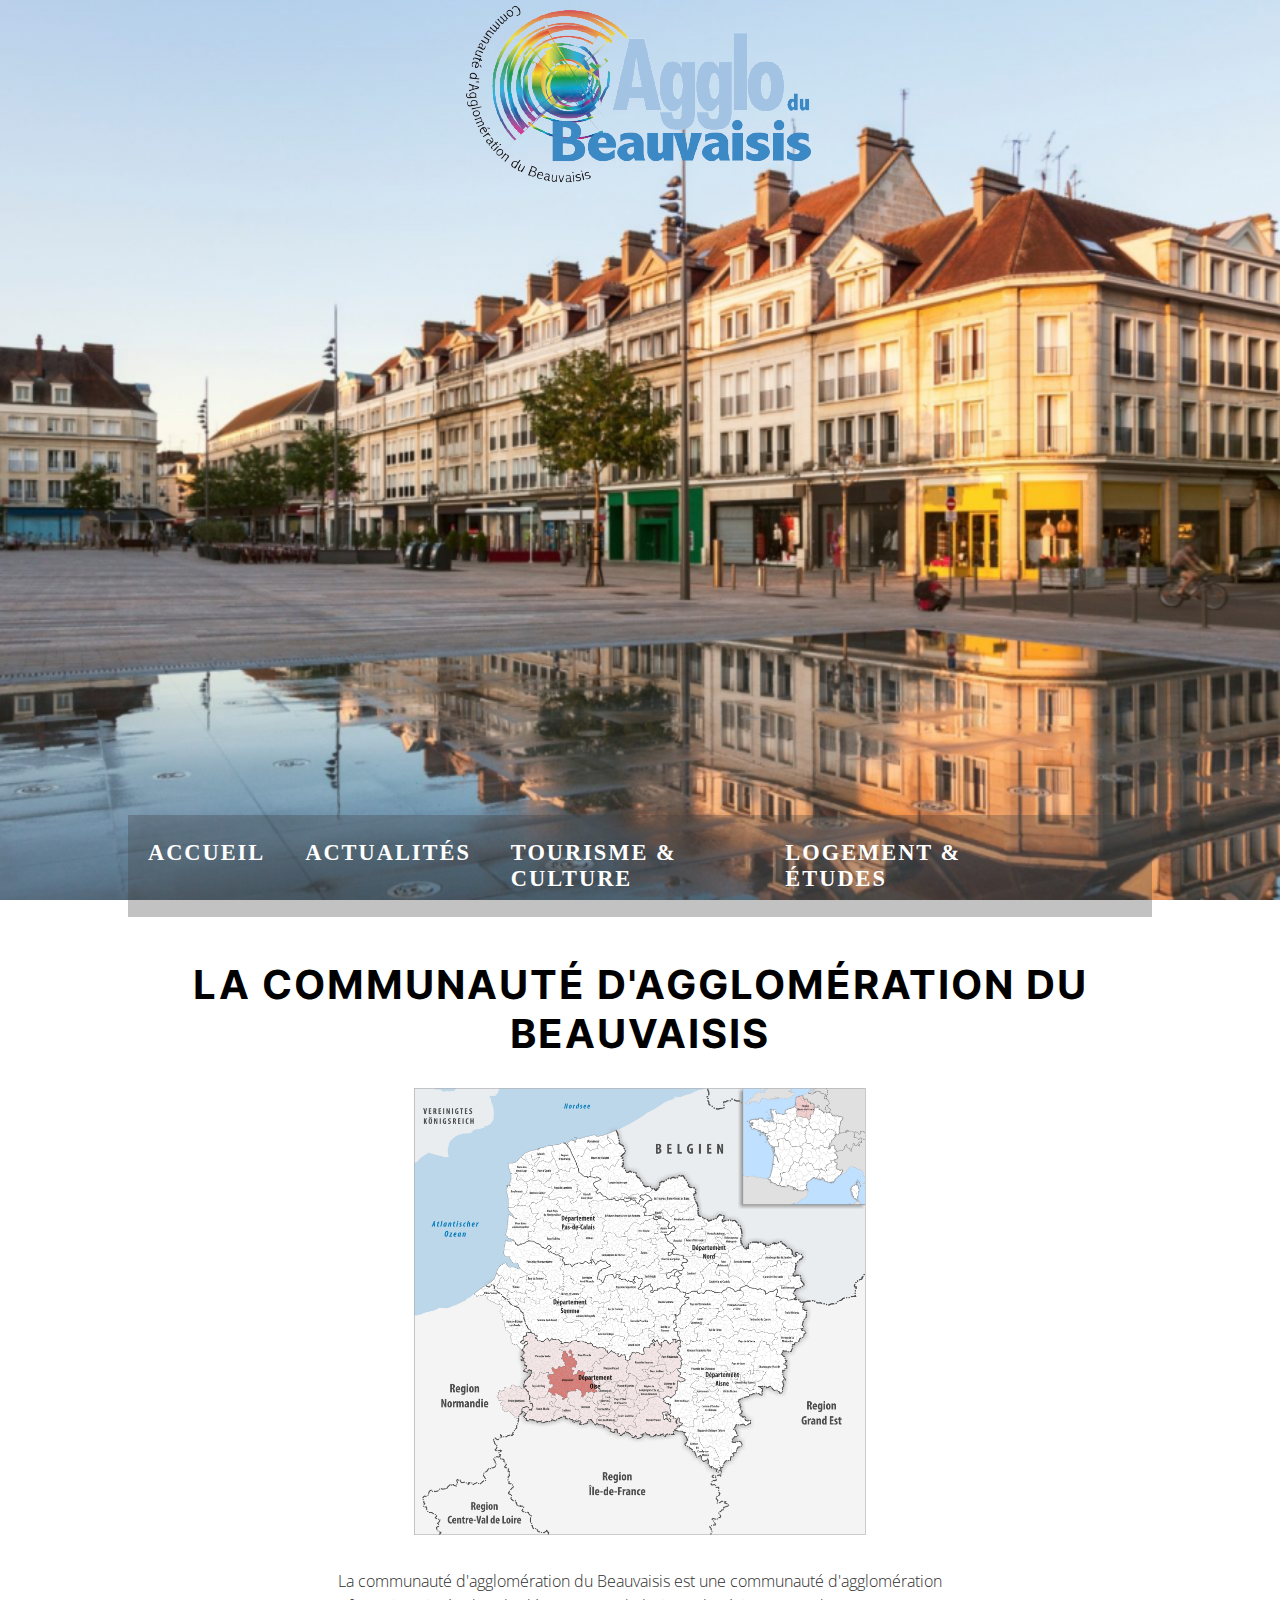
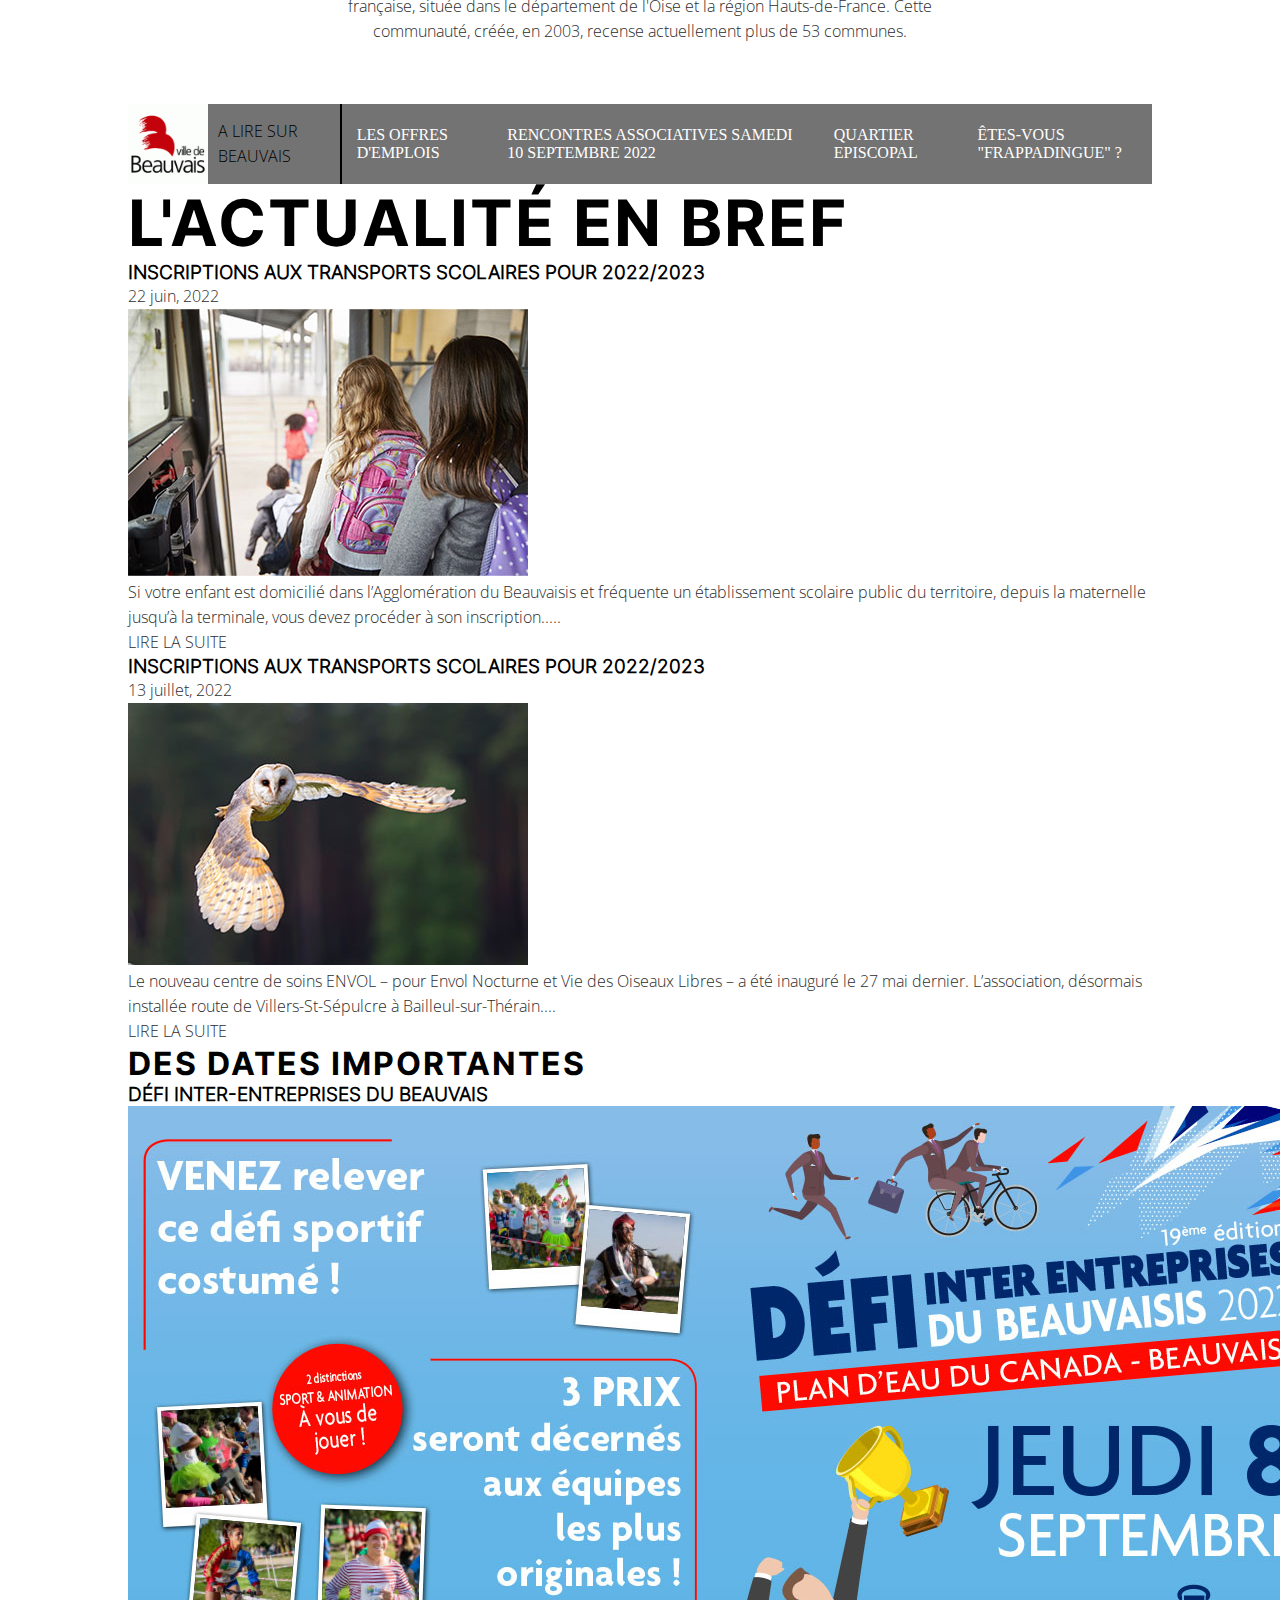
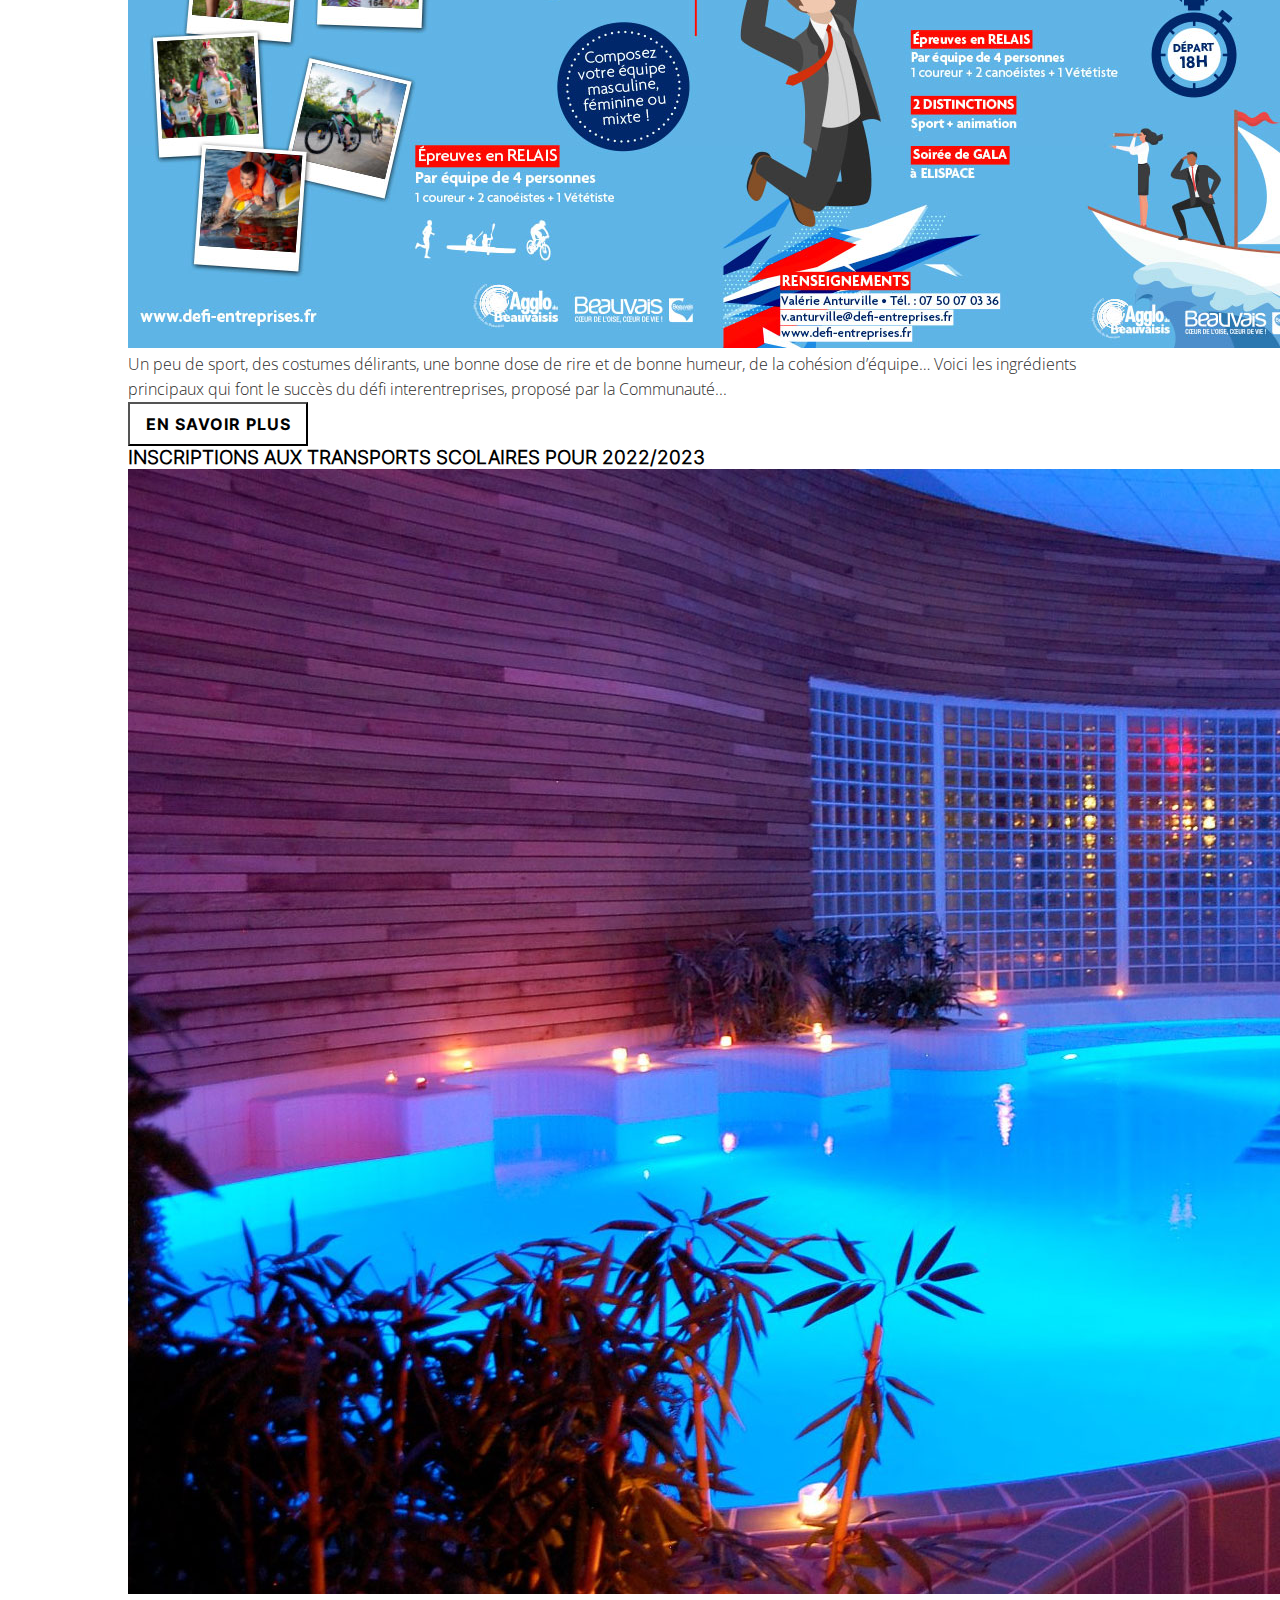
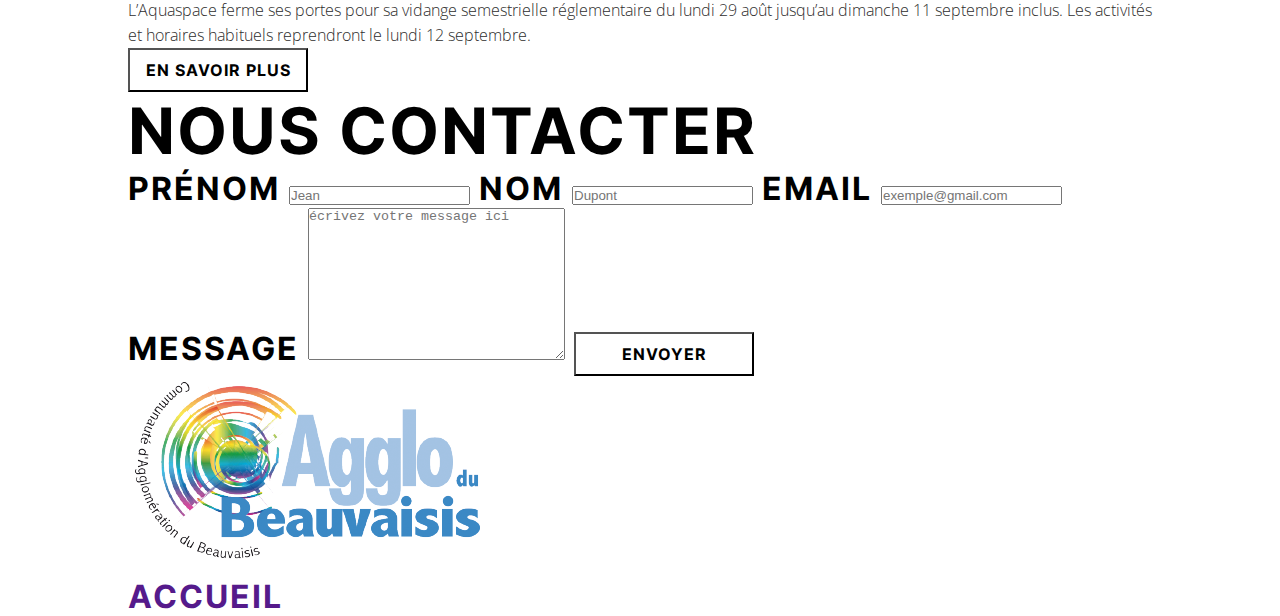
==== accueil/index.html @ 8510fe97 "Début du code css du la page d'accueil" ====
<!DOCTYPE html>
<html lang="fr">

<head>
    <meta charset="UTF-8">
    <meta http-equiv="X-UA-Compatible" content="IE=edge">
    <meta name="viewport" content="width=device-width, initial-scale=1.0">
    <title>LA COMMUNAUTÉ D'AGGLOMÉRATIO DU BEAUVAISIS - ACCUEIL</title>
    <link rel="stylesheet" href="./assets/styles/index.css">
    <link rel="stylesheet" href="https://cdnjs.cloudflare.com/ajax/libs/font-awesome/6.2.0/css/all.min.css"
        integrity="sha512-xh6O/CkQoPOWDdYTDqeRdPCVd1SpvCA9XXcUnZS2FmJNp1coAFzvtCN9BmamE+4aHK8yyUHUSCcJHgXloTyT2A=="
        crossorigin="anonymous" referrerpolicy="no-referrer" />
</head>

<body>
    <header>
        <img src="./assets/img/logo beauvaisis.png" alt="" class="logo-beauvaisis">
        <nav class="navbar">
            <ul class="left-part">
                <li><a href="">accueil</a></li>
                <li><a href=""> actualités</a></li>
                <li><a href="">tourisme & culture</a></li>
                <li><a href="">logement & études</a></li>
            </ul>
            <ul class="right-part">
                <li><a href=""><i class="fa-brands fa-facebook-f"></i></a></li>
                <li><a href=""><i class="fa-brands fa-instagram"></i></a></li>
                <li><a href=""><i class="fa-brands fa-twitter"></i></a></li>
            </ul>
        </nav>
    </header>
    <section class="page">
        <main>
            <div class="container">
                <h1>LA COMMUNAUTÉ D'AGGLOMÉRATION
                    DU BEAUVAISIS</h1>
                <img class="map" src="./assets/img/beauvaisis.png" alt="">
                <p>La communauté d'agglomération du Beauvaisis est une communauté d'agglomération
                    française, située dans le département de l'Oise et la région Hauts-de-France. Cette
                    communauté, créée, en 2003, recense actuellement plus de 53 communes.
                </p>
            </div>
            <nav class="beauvais">
                <img src="./assets/img/logo beauvais.png" alt="" class="logoBeauvais">
                <p>a lire sur beauvais</p>
                <ul>
                    <li><a href="">LES OFFRES
                            D'EMPLOIS</a></li>
                    <li><a href="">RENCONTRES ASSOCIATIVES
                            SAMEDI 10 SEPTEMBRE 2022</a></li>
                    <li><a href="">QUARTIER
                        EPISCOPAL</a></li>
                    <li><a href="">êtes-vous 
                        "frappadingue" ?</a></li>
                </ul>
            </nav>
        </main>
        <section class="actualite">
            <div class="title">
                <h1>L'ACTUALITÉ EN BREF</h1>
            </div>
            <div class="father">
                <div class="left-part">
                    <h3 class="sub-title">
                        INSCRIPTIONS AUX TRANSPORTS SCOLAIRES POUR 2022/2023
                    </h3>
                    <p class="date">22 juin, 2022</p>
                    <img src="./assets/img/transports scolaires.png" alt="">
                    <p>Si votre enfant est domicilié dans l’Agglomération
                        du Beauvaisis et fréquente un établissement
                        scolaire public du territoire, depuis la maternelle
                        jusqu’à la terminale, vous devez procéder à son
                        inscription.....
                    </p>
                    <p class="readMore">LIRE LA SUITE</p>
                </div>
                <div class="right-part">
                    <h3 class="sub-title">
                        INSCRIPTIONS AUX TRANSPORTS SCOLAIRES POUR 2022/2023
                    </h3>
                    <p class="date">13 juillet, 2022</p>
                    <img src="./assets/img/association envol.png" alt="">
                    <p>Le nouveau centre de soins ENVOL – pour Envol
                        Nocturne et Vie des Oiseaux Libres – a été inauguré
                        le 27 mai dernier. L’association, désormais installée
                        route de Villers-St-Sépulcre à Bailleul-sur-Thérain....
                    </p>
                    <p class="readMore">LIRE LA SUITE</p>
                </div>
            </div>
        </section>
        <section class="importantDates">
            <h1 class="title">DES DATES IMPORTANTES</h1>
            <div>
                <div class="father">
                    <div class="left-part">
                        <h3 class="sub-title">
                            DÉFI INTER-ENTREPRISES DU BEAUVAIS
                        </h3>
                        <img src="./assets/img/défi inter-entreprises.png" alt="">
                        <p>Un peu de sport, des costumes délirants, une
                            bonne dose de rire et de bonne humeur, de la
                            cohésion d’équipe… Voici les ingrédients
                            principaux qui font le succès du défi interentreprises, proposé par la Communauté...
                        </p>
                        <button class="btn">en savoir plus</button>
                    </div>
                    <div class="right-part">
                        <h3 class="sub-title">
                            INSCRIPTIONS AUX TRANSPORTS SCOLAIRES POUR 2022/2023
                        </h3>
                        <img src="./assets/img/aquaspace.jpg" alt="">
                        <p>L’Aquaspace ferme ses portes pour sa vidange
                            semestrielle réglementaire du lundi 29 août
                            jusqu’au dimanche 11 septembre inclus. Les
                            activités et horaires habituels reprendront le
                            lundi 12 septembre.
                        </p>
                        <button class="btn">en savoir plus</button>
                    </div>
                </div>
            </div>
        </section>
        <footer>
            <div class="title">
                <h1>nous contacter</h1>
                <form action="#">
                    <label for="firstname">prénom</label>
                    <input type="text" id="firstname" placeholder="Jean">
                    <label for="name">nom</label>
                    <input type="text" id="name" placeholder="Dupont">
                    <label for="email">email</label>
                    <input type="text" id="name" placeholder="exemple@gmail.com">
                    <label for="message">message</label>
                    <textarea name="message" id="message" cols="30" rows="10"
                        placeholder="écrivez votre message ici"></textarea>
                    <button class="btn" type="submit">envoyer</button>
                </form>
                <nav class="footer">
                    <img src="./assets/img/logo beauvaisis.png" alt="">
                    <ul class="footer">
                        <li><a href="">ACCUEIL</a></li>
                        <li><i class="fa-brands fa-facebook-f"></i></li>
                        <li><i class="fa-brands fa-instagram"></i></li>
                        <li><i class="fa-brands fa-twitter"></i></li>
                    </ul>
                </nav>
            </div>
        </footer>
    </section>
</body>

</html>
---- accueil/assets/styles/index.css ----
@font-face {
  font-family: "InterB";
  src: url(../fonts/Inter-Bold.ttf);
}
@font-face {
  font-family: "InterL";
  src: url(../fonts/Inter-Light.ttf);
}
@font-face {
  font-family: "OpenL";
  src: url(../fonts/OpenSans-Light.ttf);
}
@font-face {
  font-family: "MerriI";
  src: url(../fonts/Merriweather-LightItalic.ttf);
}
* {
  margin: 0;
  padding: 0;
}

li {
  list-style: none;
}

a, a:visited {
  text-decoration: none;
}

body {
  background: url(../img/bg.png) fixed center/cover;
}

.page {
  width: 80%;
  margin: 0 auto;
  background: white;
}

.title {
  font-family: "InterB", serif;
  font-size: 2rem;
  text-transform: uppercase;
  letter-spacing: 2px;
}

.sub-title {
  font-family: "InterL", sans-serif;
}

p {
  color: #2e2d2d;
  font-family: "OpenL", sans-serif;
  line-height: 25px;
}

.btn {
  width: 180px;
  background: white;
  font-family: "InterB", serif;
  font-size: 1rem;
  letter-spacing: 1px;
  text-transform: uppercase;
  padding: 10px 0;
}

header {
  min-height: 100vh;
}
header img {
  display: block;
  margin: 0 auto;
  position: relative;
}
header nav {
  background: rgba(66, 66, 66, 0.322);
  width: 80%;
  position: absolute;
  bottom: 0;
  left: 50%;
  transform: translateX(-50%);
  display: flex;
  align-items: center;
  justify-content: space-between;
  margin-bottom: -17px;
}
header nav a {
  color: rgb(255, 255, 255);
}
header nav li {
  padding: 25px 20px;
  transition: 0.3s;
}
header nav .right-part, header nav .left-part {
  display: flex;
}
header nav .left-part li {
  font-size: 1.4rem;
  font-weight: 600;
  letter-spacing: 2px;
  text-transform: uppercase;
}
header nav .left-part li:hover {
  background: white;
}
header nav .left-part li:hover a {
  color: black;
}
header nav .right-part i {
  font-size: 1.4rem;
  transition: 0.3s;
}
header nav .right-part i:hover {
  transform: scale(1.2);
}

main .container {
  padding: 60px;
  text-align: center;
}
main .container h1 {
  font-family: "InterB", serif;
  font-size: 2.5rem;
  text-transform: uppercase;
  letter-spacing: 2px;
}
main .container .map {
  padding: 30px 0;
  width: 50%;
}
main .container p {
  width: 70%;
  margin: 0 auto;
}
main .beauvais {
  background: #737373;
  display: flex;
}
main .beauvais .logoBeauvais {
  height: 80px;
}
main .beauvais p {
  text-transform: uppercase;
  padding: 0 10px;
  color: black;
  display: flex;
  justify-content: center;
  align-items: center;
  border-right: 2px solid black;
}
main .beauvais ul {
  margin: 0 auto;
  display: flex;
  justify-content: center;
  align-items: center;
}
main .beauvais ul li {
  padding: 0 15px;
}
main .beauvais ul li a {
  text-transform: uppercase;
  color: white;
}
main .beauvais ul li:hover {
  background: white;
}
main .beauvais ul li:hover a {
  color: #737373;
}/*# sourceMappingURL=index.css.map */
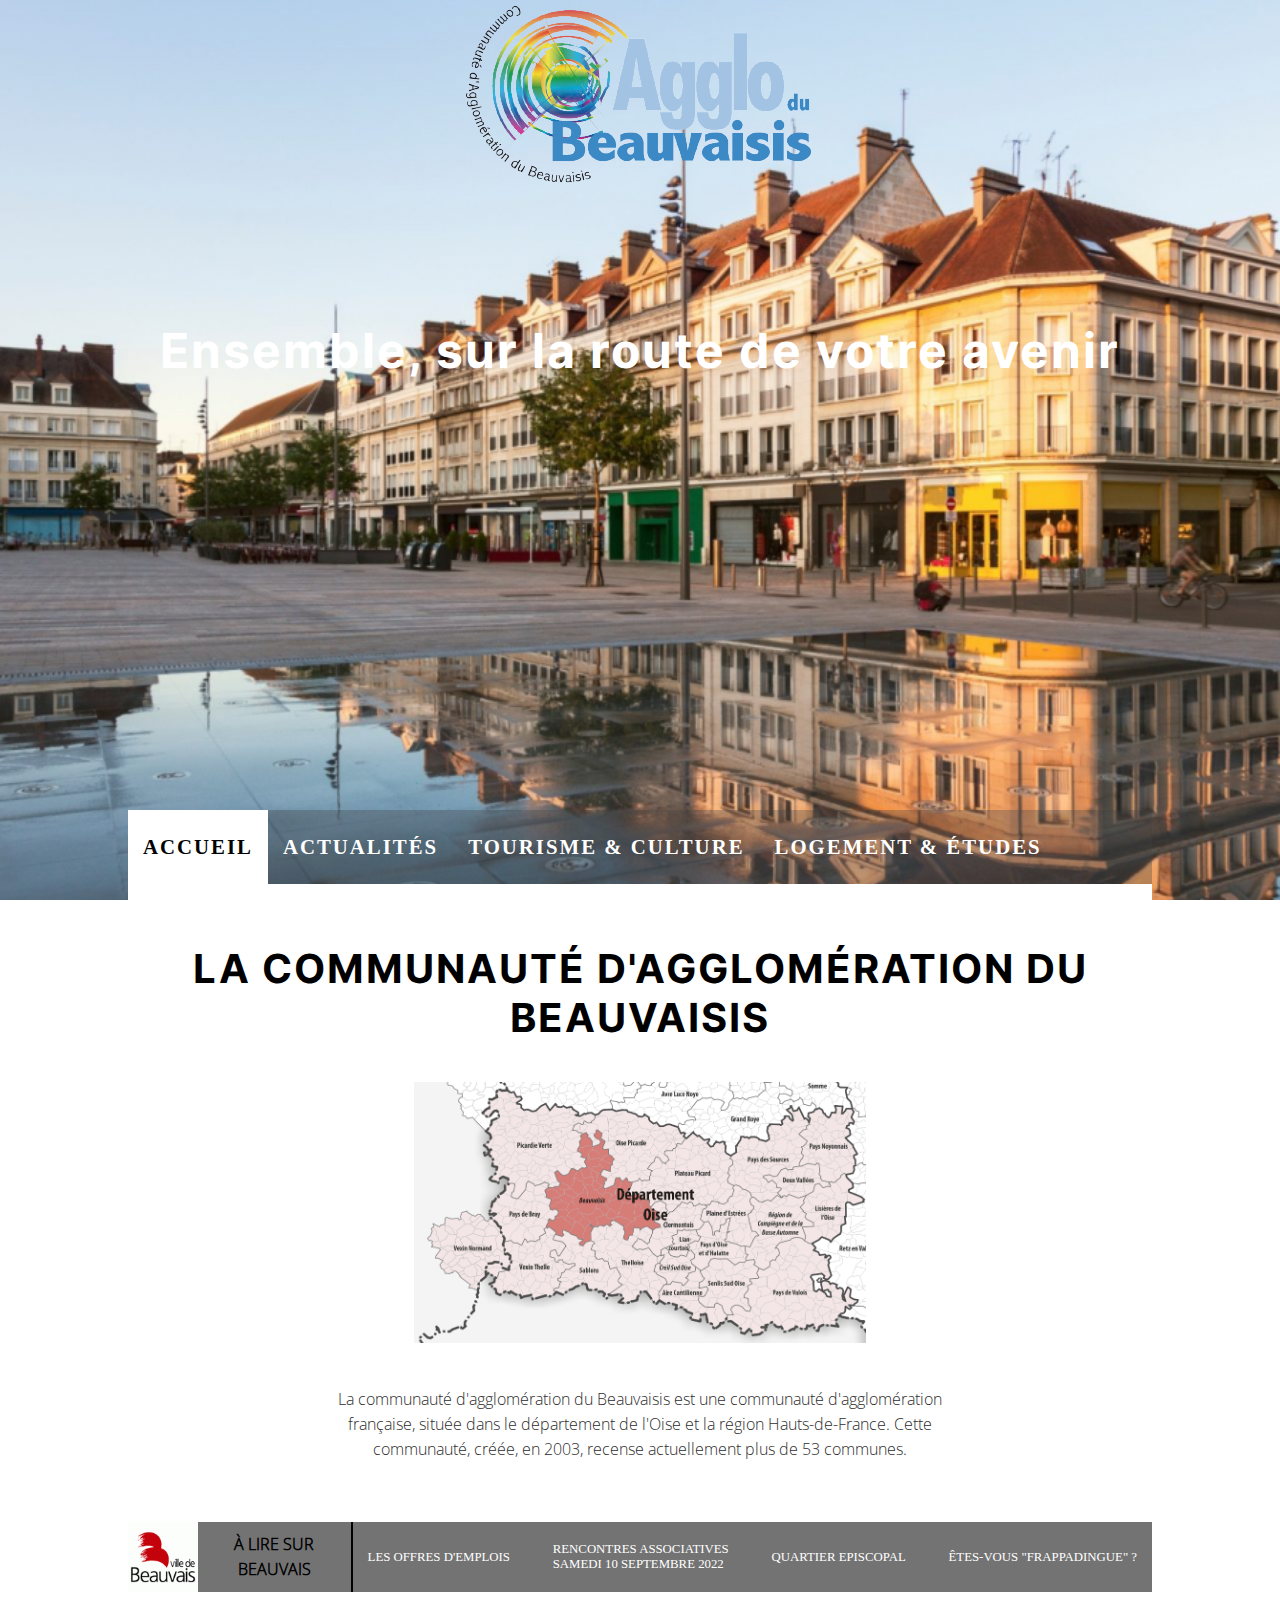
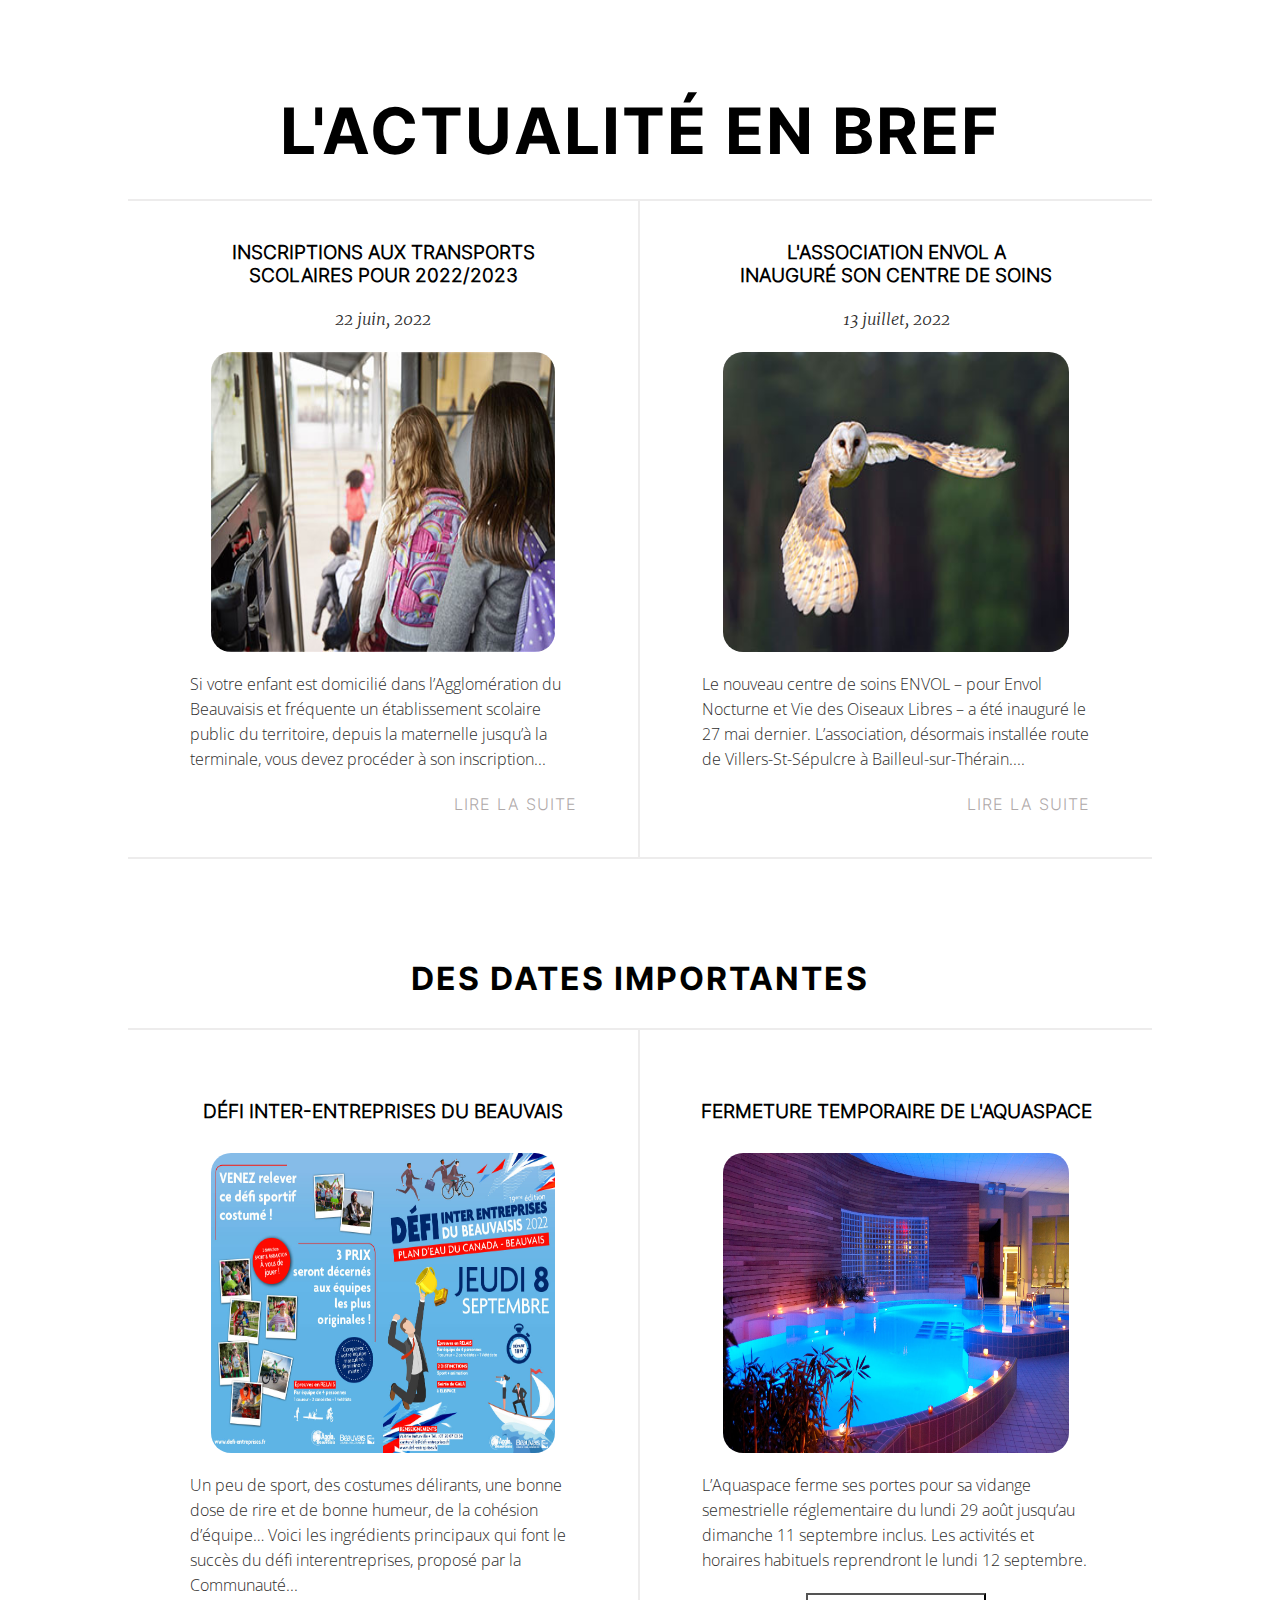
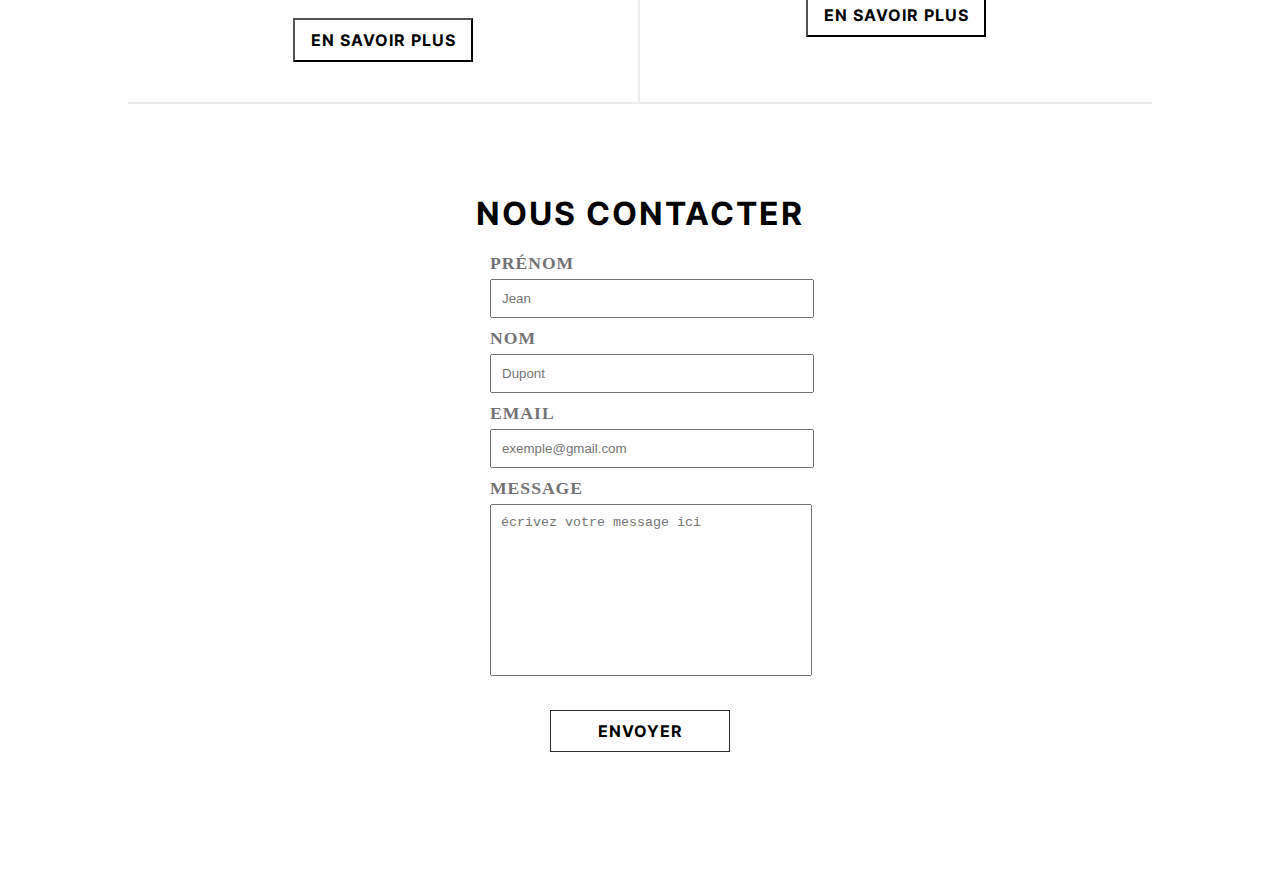
==== commit b92d8108: "FIN VERSION DESKTOP" ====
--- a/accueil/index.html
+++ b/accueil/index.html
@@ -13,28 +13,32 @@
 </head>
 
 <body>
-    <header>
+    <header id="header1">
         <img src="./assets/img/logo beauvaisis.png" alt="" class="logo-beauvaisis">
-        <nav class="navbar">
-            <ul class="left-part">
-                <li><a href="">accueil</a></li>
-                <li><a href=""> actualités</a></li>
-                <li><a href="">tourisme & culture</a></li>
-                <li><a href="">logement & études</a></li>
-            </ul>
-            <ul class="right-part">
-                <li><a href=""><i class="fa-brands fa-facebook-f"></i></a></li>
-                <li><a href=""><i class="fa-brands fa-instagram"></i></a></li>
-                <li><a href=""><i class="fa-brands fa-twitter"></i></a></li>
-            </ul>
-        </nav>
+        <h1><i class="fa-solid fa-quote-left"></i> Ensemble, sur la route de votre avenir <i
+                class="fa-solid fa-quote-right"></i></h1>
     </header>
-    <section class="page">
+    <nav id="navbar">
+        <ul class="left-part">
+            <li><a href="">accueil</a></li>
+            <li><a href=""> actualités</a></li>
+            <li><a href="">tourisme & culture</a></li>
+            <li><a href="">logement & études</a></li>
+        </ul>
+        <ul class="right-part">
+            <li><a href="https://fr-fr.facebook.com/beauvaisis/"><i class="fa-brands fa-facebook-f"></i></a></li>
+            <li><a href=""><i class="fa-brands fa-instagram"></i></a></li>
+            <li><a href="https://twitter.com/agglobeauvaisis"><i class="fa-brands fa-twitter"></i></a></li>
+        </ul>
+    </nav>
+    <section id="page">
         <main>
             <div class="container">
                 <h1>LA COMMUNAUTÉ D'AGGLOMÉRATION
                     DU BEAUVAISIS</h1>
-                <img class="map" src="./assets/img/beauvaisis.png" alt="">
+                <div class="imgContainer">
+                    <img id="map" src="./assets/img/Capture d’écran 2022-09-18 224635.png" alt="">
+                </div>
                 <p>La communauté d'agglomération du Beauvaisis est une communauté d'agglomération
                     française, située dans le département de l'Oise et la région Hauts-de-France. Cette
                     communauté, créée, en 2003, recense actuellement plus de 53 communes.
@@ -42,16 +46,16 @@
             </div>
             <nav class="beauvais">
                 <img src="./assets/img/logo beauvais.png" alt="" class="logoBeauvais">
-                <p>a lire sur beauvais</p>
+                <p>à lire sur beauvais</p>
                 <ul>
                     <li><a href="">LES OFFRES
                             D'EMPLOIS</a></li>
-                    <li><a href="">RENCONTRES ASSOCIATIVES
+                    <li><a href="">RENCONTRES ASSOCIATIVES <br>
                             SAMEDI 10 SEPTEMBRE 2022</a></li>
                     <li><a href="">QUARTIER
-                        EPISCOPAL</a></li>
-                    <li><a href="">êtes-vous 
-                        "frappadingue" ?</a></li>
+                            EPISCOPAL</a></li>
+                    <li><a href="">êtes-vous
+                            "frappadingue" ?</a></li>
                 </ul>
             </nav>
         </main>
@@ -62,25 +66,31 @@
             <div class="father">
                 <div class="left-part">
                     <h3 class="sub-title">
-                        INSCRIPTIONS AUX TRANSPORTS SCOLAIRES POUR 2022/2023
+                        INSCRIPTIONS AUX TRANSPORTS <br> SCOLAIRES POUR 2022/2023
                     </h3>
                     <p class="date">22 juin, 2022</p>
-                    <img src="./assets/img/transports scolaires.png" alt="">
-                    <p>Si votre enfant est domicilié dans l’Agglomération
+                    <div class="imgContainer">
+                        <img src="./assets/img/transports scolaires.png" alt="">
+                    </div>
+                    <p class="p1">Si votre enfant est domicilié dans l’Agglomération
                         du Beauvaisis et fréquente un établissement
                         scolaire public du territoire, depuis la maternelle
                         jusqu’à la terminale, vous devez procéder à son
-                        inscription.....
+                        inscription...
                     </p>
                     <p class="readMore">LIRE LA SUITE</p>
                 </div>
                 <div class="right-part">
                     <h3 class="sub-title">
-                        INSCRIPTIONS AUX TRANSPORTS SCOLAIRES POUR 2022/2023
+                        L'ASSOCIATION ENVOL A <br> INAUGURÉ
+                        SON CENTRE DE SOINS
+
                     </h3>
                     <p class="date">13 juillet, 2022</p>
-                    <img src="./assets/img/association envol.png" alt="">
-                    <p>Le nouveau centre de soins ENVOL – pour Envol
+                    <div class="imgContainer">
+                        <img src="./assets/img/association envol.png" alt="">
+                    </div>
+                    <p class="p1">Le nouveau centre de soins ENVOL – pour Envol
                         Nocturne et Vie des Oiseaux Libres – a été inauguré
                         le 27 mai dernier. L’association, désormais installée
                         route de Villers-St-Sépulcre à Bailleul-sur-Thérain....
@@ -97,8 +107,11 @@
                         <h3 class="sub-title">
                             DÉFI INTER-ENTREPRISES DU BEAUVAIS
                         </h3>
-                        <img src="./assets/img/défi inter-entreprises.png" alt="">
-                        <p>Un peu de sport, des costumes délirants, une
+                        <div class="imgContainer">
+
+                            <img src="./assets/img/défi inter-entreprises.png" alt="">
+                        </div>
+                        <p class="p1">Un peu de sport, des costumes délirants, une
                             bonne dose de rire et de bonne humeur, de la
                             cohésion d’équipe… Voici les ingrédients
                             principaux qui font le succès du défi interentreprises, proposé par la Communauté...
@@ -107,10 +120,12 @@
                     </div>
                     <div class="right-part">
                         <h3 class="sub-title">
-                            INSCRIPTIONS AUX TRANSPORTS SCOLAIRES POUR 2022/2023
+                            FERMETURE TEMPORAIRE DE L'AQUASPACE
                         </h3>
-                        <img src="./assets/img/aquaspace.jpg" alt="">
-                        <p>L’Aquaspace ferme ses portes pour sa vidange
+                        <div class="imgContainer">
+                            <img src="./assets/img/aquaspace.jpg" alt="">
+                        </div>
+                        <p class="p1">L’Aquaspace ferme ses portes pour sa vidange
                             semestrielle réglementaire du lundi 29 août
                             jusqu’au dimanche 11 septembre inclus. Les
                             activités et horaires habituels reprendront le
@@ -122,32 +137,22 @@
             </div>
         </section>
         <footer>
-            <div class="title">
-                <h1>nous contacter</h1>
-                <form action="#">
-                    <label for="firstname">prénom</label>
-                    <input type="text" id="firstname" placeholder="Jean">
-                    <label for="name">nom</label>
-                    <input type="text" id="name" placeholder="Dupont">
-                    <label for="email">email</label>
-                    <input type="text" id="name" placeholder="exemple@gmail.com">
-                    <label for="message">message</label>
-                    <textarea name="message" id="message" cols="30" rows="10"
-                        placeholder="écrivez votre message ici"></textarea>
-                    <button class="btn" type="submit">envoyer</button>
-                </form>
-                <nav class="footer">
-                    <img src="./assets/img/logo beauvaisis.png" alt="">
-                    <ul class="footer">
-                        <li><a href="">ACCUEIL</a></li>
-                        <li><i class="fa-brands fa-facebook-f"></i></li>
-                        <li><i class="fa-brands fa-instagram"></i></li>
-                        <li><i class="fa-brands fa-twitter"></i></li>
-                    </ul>
-                </nav>
-            </div>
+            <h1 class="title">nous contacter</h1>
+            <form action="#">
+                <label for="firstname">prénom</label>
+                <input type="text" id="firstname" placeholder="Jean">
+                <label for="name">nom</label>
+                <input type="text" id="name" placeholder="Dupont">
+                <label for="email">email</label>
+                <input type="text" id="name" placeholder="exemple@gmail.com">
+                <label for="message">message</label>
+                <textarea name="message" id="message" cols="30" rows="10"
+                    placeholder="écrivez votre message ici"></textarea>
+                <button class="btn" type="submit">envoyer</button>
+            </form>
         </footer>
     </section>
+    <script src="./assets/js/srcipt.js"></script>
 </body>
 
 </html>--- a/accueil/assets/styles/index.css
+++ b/accueil/assets/styles/index.css
@@ -27,14 +27,18 @@
   text-decoration: none;
 }
 
+li, a, i {
+  transition: 0.4s ease-in-out;
+  cursor: pointer;
+}
+
 body {
   background: url(../img/bg.png) fixed center/cover;
 }
 
-.page {
+#page {
   width: 80%;
   margin: 0 auto;
-  background: white;
 }
 
 .title {
@@ -65,55 +69,28 @@
 }
 
 header {
-  min-height: 100vh;
+  min-height: 90vh;
 }
 header img {
   display: block;
   margin: 0 auto;
   position: relative;
 }
-header nav {
-  background: rgba(66, 66, 66, 0.322);
-  width: 80%;
-  position: absolute;
-  bottom: 0;
-  left: 50%;
-  transform: translateX(-50%);
-  display: flex;
-  align-items: center;
-  justify-content: space-between;
-  margin-bottom: -17px;
-}
-header nav a {
-  color: rgb(255, 255, 255);
-}
-header nav li {
-  padding: 25px 20px;
-  transition: 0.3s;
-}
-header nav .right-part, header nav .left-part {
-  display: flex;
-}
-header nav .left-part li {
-  font-size: 1.4rem;
-  font-weight: 600;
-  letter-spacing: 2px;
-  text-transform: uppercase;
-}
-header nav .left-part li:hover {
-  background: white;
-}
-header nav .left-part li:hover a {
-  color: black;
-}
-header nav .right-part i {
-  font-size: 1.4rem;
-  transition: 0.3s;
-}
-header nav .right-part i:hover {
-  transform: scale(1.2);
-}
-
+header h1 {
+  margin-top: 10%;
+  font-family: "InterB", serif;
+  font-size: 3rem;
+  letter-spacing: 2px;
+  color: white;
+  display: flex;
+  justify-content: center;
+  align-items: center;
+}
+
+main {
+  background: white;
+  margin-bottom: 50px;
+}
 main .container {
   padding: 60px;
   text-align: center;
@@ -123,25 +100,37 @@
   font-size: 2.5rem;
   text-transform: uppercase;
   letter-spacing: 2px;
-}
-main .container .map {
-  padding: 30px 0;
+  margin-bottom: 40px;
+}
+main .container .imgContainer {
   width: 50%;
+  height: auto;
+  padding: 0;
+  margin: 0 auto;
+  overflow: hidden;
+}
+main .container .imgContainer #map {
+  height: 100%;
+  width: 100%;
+  transition: 0.9s ease-in-out;
+}
+main .container .imgContainer #map:hover {
+  transform: scale(1.6);
 }
 main .container p {
   width: 70%;
-  margin: 0 auto;
+  margin: 40px auto 0;
 }
 main .beauvais {
+  height: 70px;
   background: #737373;
   display: flex;
 }
-main .beauvais .logoBeauvais {
-  height: 80px;
-}
 main .beauvais p {
   text-transform: uppercase;
-  padding: 0 10px;
+  font-weight: bold;
+  text-align: center;
+  padding: 0 15px;
   color: black;
   display: flex;
   justify-content: center;
@@ -149,12 +138,17 @@
   border-right: 2px solid black;
 }
 main .beauvais ul {
-  margin: 0 auto;
-  display: flex;
-  justify-content: center;
+  width: 100%;
+  margin: 0 auto;
+  display: flex;
+  justify-content: space-between;
   align-items: center;
 }
 main .beauvais ul li {
+  display: flex;
+  align-items: center;
+  height: 100%;
+  font-size: 0.8rem;
   padding: 0 15px;
 }
 main .beauvais ul li a {
@@ -166,4 +160,234 @@
 }
 main .beauvais ul li:hover a {
   color: #737373;
+}
+
+.actualite {
+  background: white;
+  margin-bottom: 50px;
+}
+.actualite .title {
+  padding: 50px 0 30px;
+  text-align: center;
+}
+.actualite .father {
+  border-top: 2px solid rgb(237, 236, 236);
+  border-bottom: 2px solid rgb(237, 236, 236);
+  display: grid;
+  grid-template-columns: 50% 50%;
+}
+.actualite .father .left-part {
+  border-right: 2px solid rgb(237, 236, 236);
+}
+.actualite .father div {
+  padding: 40px;
+  text-align: center;
+}
+.actualite .father div .date {
+  font-family: "MerriI", sans-serif;
+  padding: 20px 0;
+}
+.actualite .father div .imgContainer {
+  border: 1px solid none;
+  border-radius: 20px;
+  width: 80%;
+  height: 300px;
+  padding: 0;
+  margin: 0 auto;
+  overflow: hidden;
+}
+.actualite .father div .imgContainer img {
+  cursor: pointer;
+  width: 100%;
+  height: 100%;
+  margin: 0 auto;
+  transition: 0.4s ease-in-out;
+}
+.actualite .father div .imgContainer img:hover {
+  transform: scale(1.3);
+}
+.actualite .father div .p1 {
+  width: 90%;
+  margin: 0 auto;
+  text-align: left;
+  padding: 20px 0;
+}
+.actualite .father div .readMore {
+  width: 95%;
+  font-family: "InterL", sans-serif;
+  letter-spacing: 1px;
+  text-align: right;
+  cursor: pointer;
+  transition: 0.4s ease-in-out;
+  color: #afa9a9;
+}
+.actualite .father div .readMore:hover {
+  font-size: 1.1rem;
+  color: black;
+  letter-spacing: 4px;
+}
+
+.importantDates {
+  background: white;
+  margin-bottom: 50px;
+}
+.importantDates .title {
+  padding: 50px 0 30px;
+  text-align: center;
+}
+.importantDates .father {
+  border-top: 2px solid rgb(237, 236, 236);
+  border-bottom: 2px solid rgb(237, 236, 236);
+  display: grid;
+  grid-template-columns: 50% 50%;
+}
+.importantDates .father .left-part {
+  border-right: 2px solid rgb(237, 236, 236);
+}
+.importantDates .father div {
+  padding: 40px;
+  text-align: center;
+}
+.importantDates .father div .sub-title {
+  padding: 30px 0;
+}
+.importantDates .father div .imgContainer {
+  border: 1px solid none;
+  border-radius: 20px;
+  width: 80%;
+  height: 300px;
+  padding: 0;
+  margin: 0 auto;
+  overflow: hidden;
+}
+.importantDates .father div .imgContainer img {
+  cursor: pointer;
+  width: 100%;
+  height: 100%;
+  margin: 0 auto;
+  transition: 0.4s ease-in-out;
+}
+.importantDates .father div .imgContainer img:hover {
+  transform: scale(1.3);
+}
+.importantDates .father div .p1 {
+  width: 90%;
+  margin: 0 auto;
+  text-align: left;
+  padding: 20px 0;
+}
+.importantDates .father div .btn {
+  transition: 0.4s;
+  cursor: pointer;
+}
+.importantDates .father div .btn:hover {
+  transform: scale(1.1);
+  color: white;
+  background: #2e2d2d;
+}
+
+footer {
+  background: white;
+  padding-bottom: 30px;
+  margin-bottom: 70px;
+}
+footer .title {
+  text-align: center;
+  padding: 40px 0 20px;
+}
+footer form {
+  width: 300px;
+  margin: 0 auto;
+}
+footer form label {
+  padding-bottom: 5px;
+  display: block;
+  color: #737373;
+  text-transform: uppercase;
+  font-weight: bold;
+  font-size: 1.1rem;
+  letter-spacing: 1px;
+}
+footer form input {
+  margin-bottom: 10px;
+  padding: 10px;
+  width: 300px;
+}
+footer form textarea {
+  padding: 10px;
+  resize: none;
+  width: 300px;
+}
+footer form .btn {
+  border: 1px solid #2e2d2d;
+  letter-spacing: 0;
+  display: block;
+  margin: 30px auto;
+  transition: 0.4s ease-in-out;
+  cursor: pointer;
+  letter-spacing: 1px;
+}
+footer form .btn:hover {
+  transform: scale(1.05);
+  background: black;
+  color: white;
+  letter-spacing: 2px;
+  box-shadow: 2px 1px 8px 7px rgba(28, 26, 29, 0.71);
+}
+
+#navbar {
+  z-index: 1000;
+  background: rgba(66, 66, 66, 0.322);
+  width: 80%;
+  margin: 0 auto;
+  display: flex;
+  align-items: center;
+  justify-content: space-between;
+  transition: 0.4s;
+}
+#navbar a {
+  color: rgb(255, 255, 255);
+}
+#navbar li {
+  height: 100%;
+  padding: 25px 15px;
+  transition: 0.3s;
+  cursor: pointer;
+}
+#navbar .right-part {
+  display: flex;
+}
+#navbar .right-part i {
+  font-size: 1.5rem;
+  transition: 0.3s;
+}
+#navbar .right-part i:hover {
+  transform: scale(1.3);
+}
+#navbar .left-part {
+  display: flex;
+}
+#navbar .left-part:hover li:not(:hover) {
+  background: none;
+}
+#navbar .left-part:hover li:not(:hover) a {
+  color: white;
+}
+#navbar .left-part li {
+  font-size: 1.3rem;
+  font-weight: 600;
+  letter-spacing: 2px;
+  text-transform: uppercase;
+}
+#navbar .left-part li:first-child {
+  background: white;
+}
+#navbar .left-part li:first-child a {
+  color: black;
+}
+#navbar .left-part li:hover {
+  background: white;
+}
+#navbar .left-part li:hover a {
+  color: #2e2d2d;
 }/*# sourceMappingURL=index.css.map */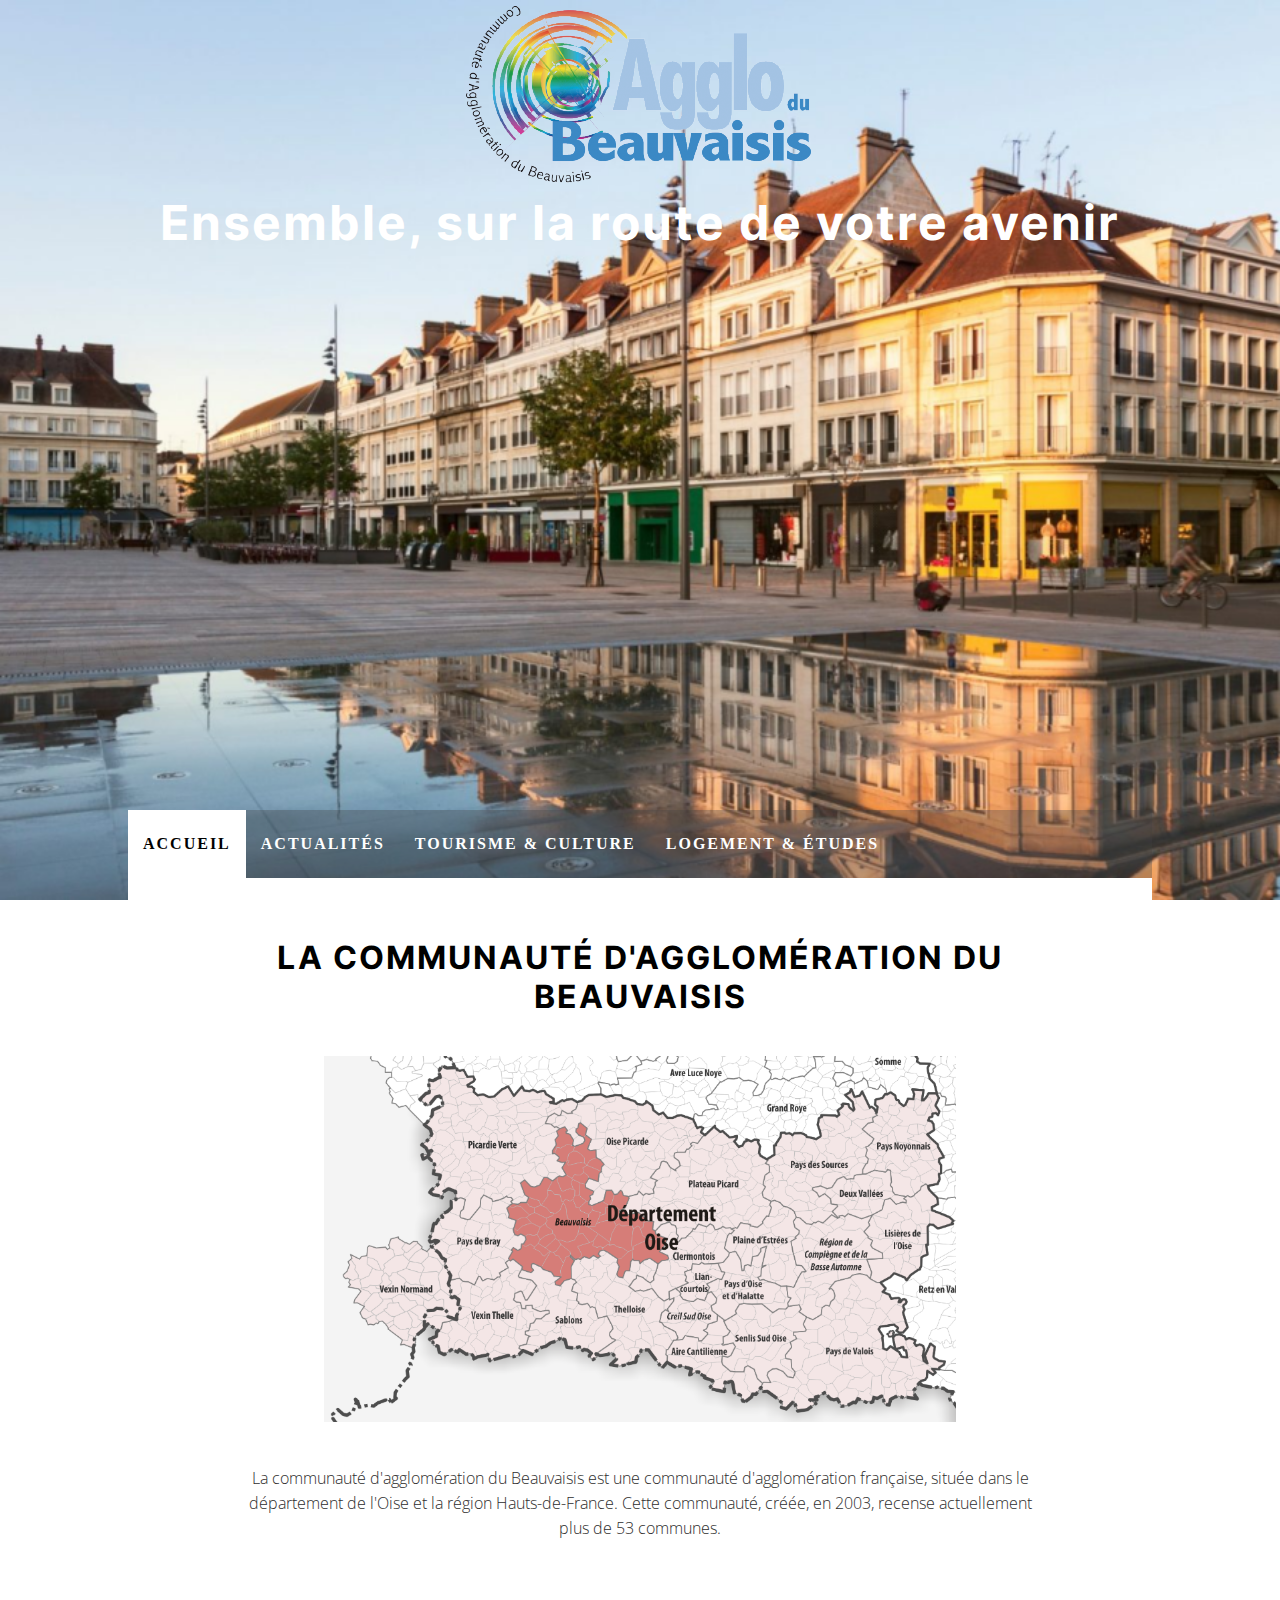
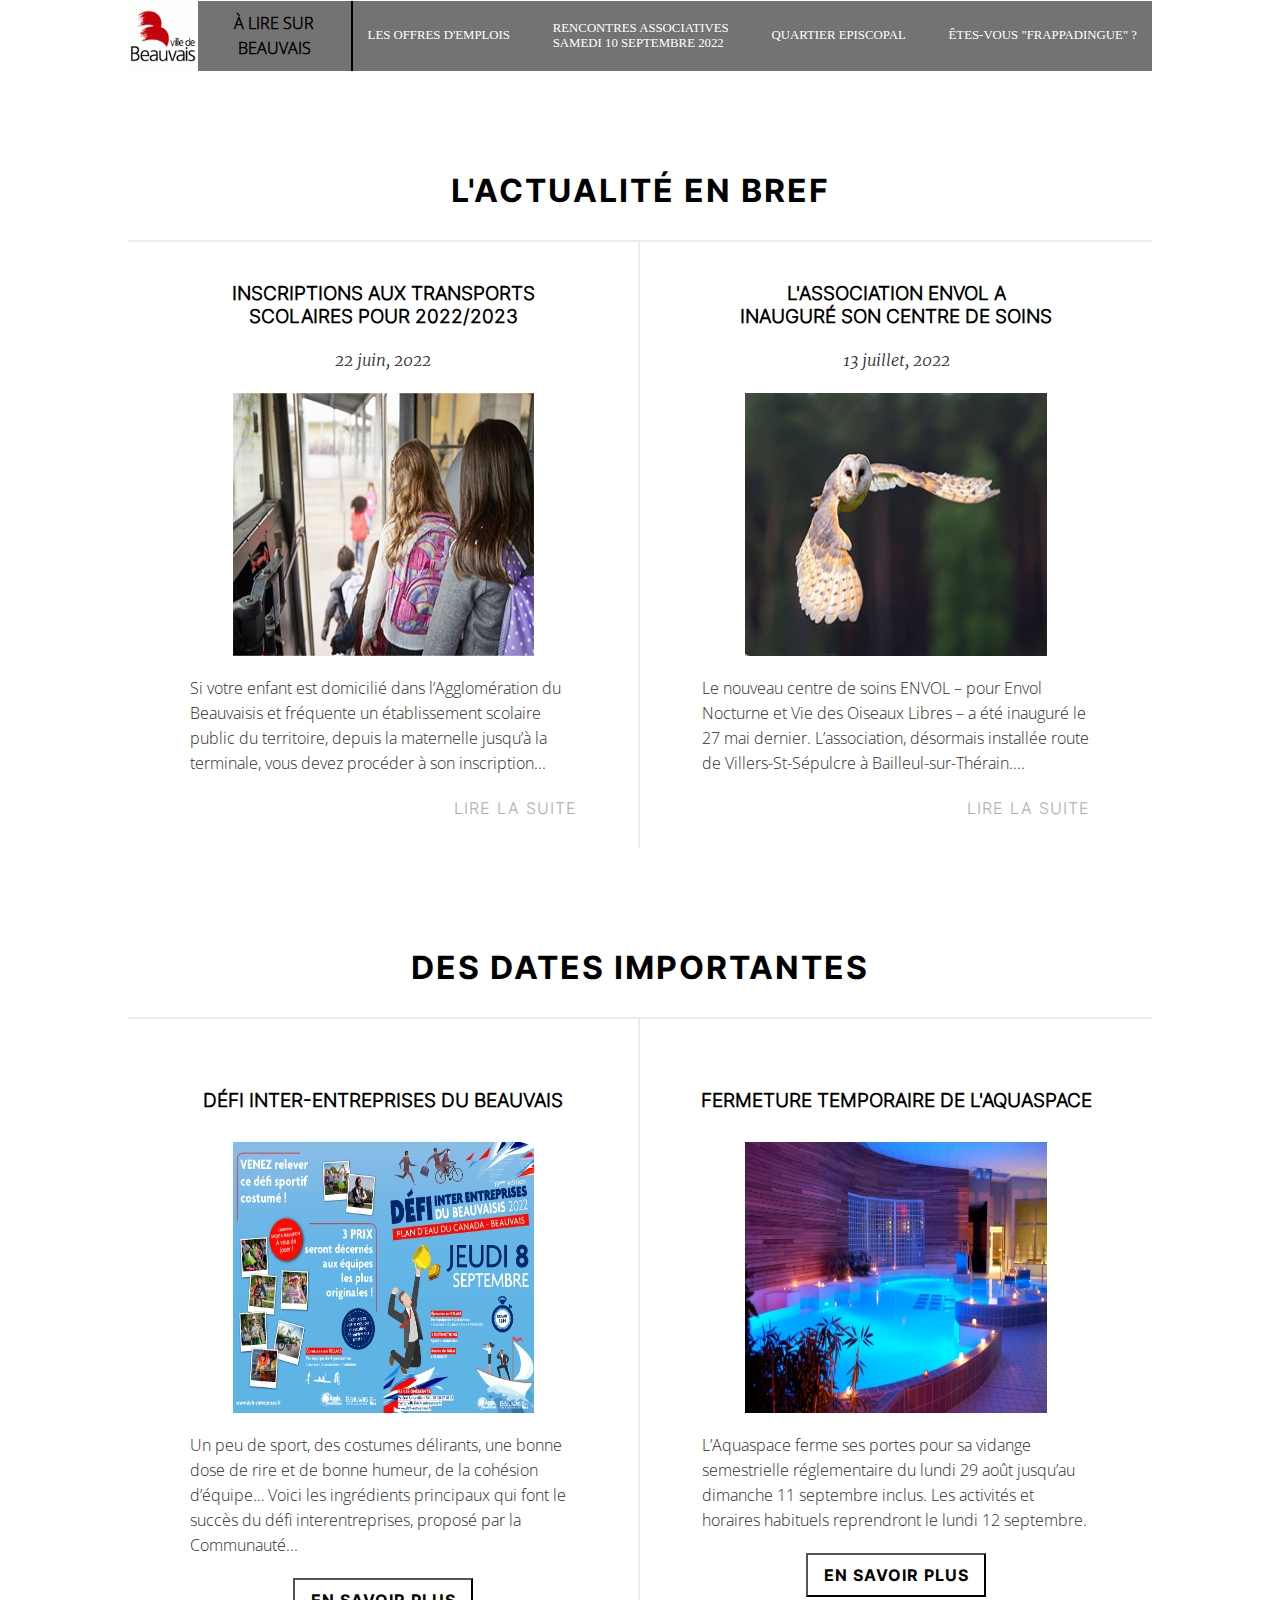
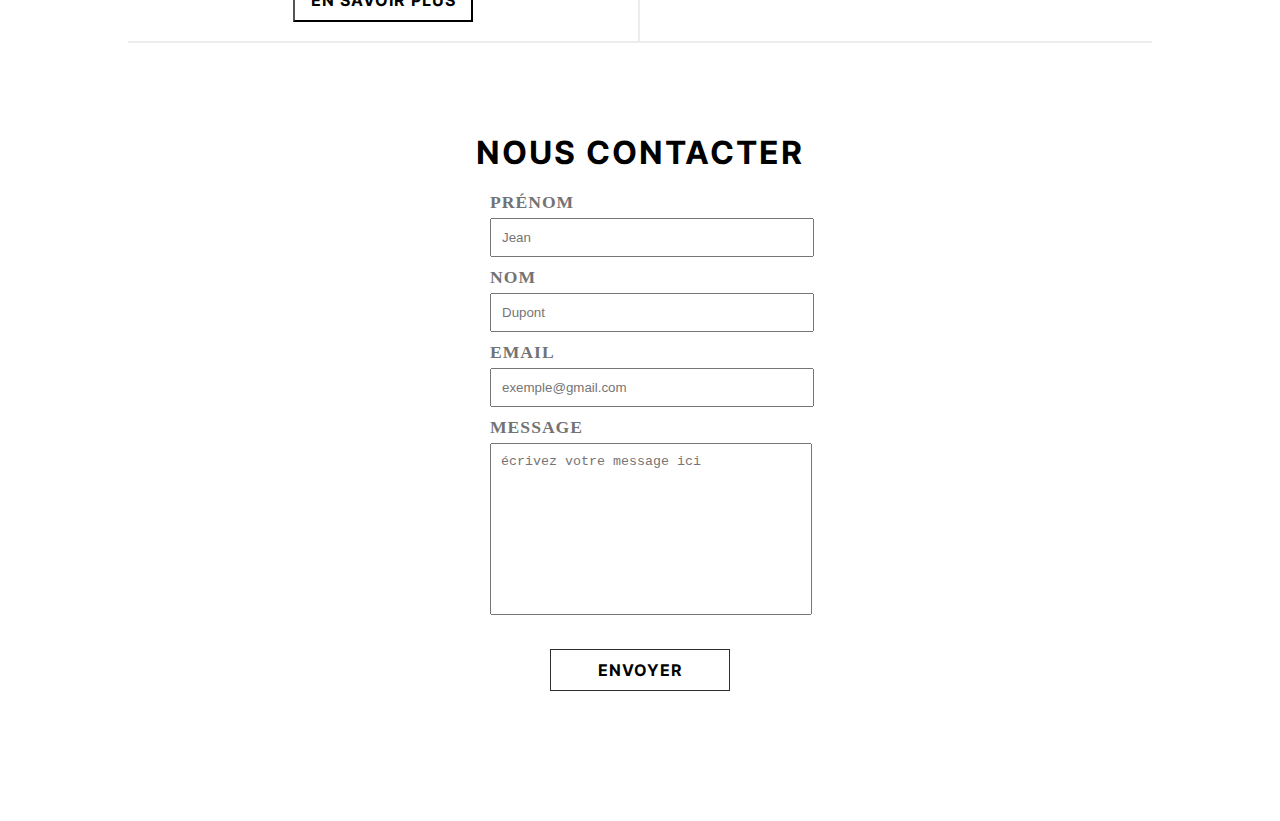
==== commit 0767c26b: "commencement du responsive design" ====
--- a/accueil/index.html
+++ b/accueil/index.html
@@ -60,9 +60,7 @@
             </nav>
         </main>
         <section class="actualite">
-            <div class="title">
-                <h1>L'ACTUALITÉ EN BREF</h1>
-            </div>
+            <h1 class="title">L'ACTUALITÉ EN BREF</h1>
             <div class="father">
                 <div class="left-part">
                     <h3 class="sub-title">
@@ -78,7 +76,7 @@
                         jusqu’à la terminale, vous devez procéder à son
                         inscription...
                     </p>
-                    <p class="readMore">LIRE LA SUITE</p>
+                    <p class="readMore"><a href="">LIRE LA SUITE</a></p>
                 </div>
                 <div class="right-part">
                     <h3 class="sub-title">
@@ -95,7 +93,7 @@
                         le 27 mai dernier. L’association, désormais installée
                         route de Villers-St-Sépulcre à Bailleul-sur-Thérain....
                     </p>
-                    <p class="readMore">LIRE LA SUITE</p>
+                    <p class="readMore"><a href="">LIRE LA SUITE</a> </p>
                 </div>
             </div>
         </section>
--- a/accueil/assets/styles/index.css
+++ b/accueil/assets/styles/index.css
@@ -46,6 +46,11 @@
   font-size: 2rem;
   text-transform: uppercase;
   letter-spacing: 2px;
+}
+@media screen and (max-width: 1000px) {
+  .title {
+    font-size: 1.5rem;
+  }
 }
 
 .sub-title {
@@ -58,6 +63,12 @@
   line-height: 25px;
 }
 
+@media screen and (max-width: 800px) {
+  .p1 {
+    font-size: 0.9rem;
+  }
+}
+
 .btn {
   width: 180px;
   background: white;
@@ -77,14 +88,21 @@
   position: relative;
 }
 header h1 {
-  margin-top: 10%;
   font-family: "InterB", serif;
   font-size: 3rem;
   letter-spacing: 2px;
   color: white;
-  display: flex;
-  justify-content: center;
-  align-items: center;
+  text-align: center;
+}
+@media screen and (max-width: 1200px) {
+  header h1 {
+    font-size: 1.5rem;
+  }
+}
+@media screen and (max-width: 700px) {
+  header h1 {
+    font-size: 1.3rem;
+  }
 }
 
 main {
@@ -97,14 +115,21 @@
 }
 main .container h1 {
   font-family: "InterB", serif;
-  font-size: 2.5rem;
+  font-size: 2rem;
   text-transform: uppercase;
   letter-spacing: 2px;
   margin-bottom: 40px;
 }
+@media screen and (max-width: 1000px) {
+  main .container h1 {
+    font-size: 1.6rem;
+  }
+}
 main .container .imgContainer {
-  width: 50%;
-  height: auto;
+  width: 70%;
+  height: 50%;
+  min-width: 250px;
+  min-height: 200px;
   padding: 0;
   margin: 0 auto;
   overflow: hidden;
@@ -118,13 +143,18 @@
   transform: scale(1.6);
 }
 main .container p {
-  width: 70%;
+  width: 90%;
   margin: 40px auto 0;
 }
 main .beauvais {
   height: 70px;
   background: #737373;
   display: flex;
+}
+@media screen and (max-width: 900px) {
+  main .beauvais {
+    display: none;
+  }
 }
 main .beauvais p {
   text-transform: uppercase;
@@ -172,12 +202,21 @@
 }
 .actualite .father {
   border-top: 2px solid rgb(237, 236, 236);
-  border-bottom: 2px solid rgb(237, 236, 236);
   display: grid;
   grid-template-columns: 50% 50%;
 }
+@media screen and (max-width: 1100px) {
+  .actualite .father {
+    display: block;
+  }
+}
 .actualite .father .left-part {
   border-right: 2px solid rgb(237, 236, 236);
+}
+@media screen and (max-width: 1100px) {
+  .actualite .father .right-part {
+    border-top: 2px solid rgb(237, 236, 236);
+  }
 }
 .actualite .father div {
   padding: 40px;
@@ -188,10 +227,10 @@
   padding: 20px 0;
 }
 .actualite .father div .imgContainer {
-  border: 1px solid none;
-  border-radius: 20px;
-  width: 80%;
-  height: 300px;
+  width: 70%;
+  height: 50%;
+  min-width: 300px;
+  min-height: 250px;
   padding: 0;
   margin: 0 auto;
   overflow: hidden;
@@ -213,18 +252,24 @@
   padding: 20px 0;
 }
 .actualite .father div .readMore {
+  bottom: 0;
   width: 95%;
   font-family: "InterL", sans-serif;
   letter-spacing: 1px;
   text-align: right;
   cursor: pointer;
   transition: 0.4s ease-in-out;
+}
+.actualite .father div .readMore a {
   color: #afa9a9;
 }
 .actualite .father div .readMore:hover {
   font-size: 1.1rem;
   color: black;
   letter-spacing: 4px;
+}
+.actualite .father div .readMore:hover a {
+  color: black;
 }
 
 .importantDates {
@@ -241,9 +286,19 @@
   display: grid;
   grid-template-columns: 50% 50%;
 }
+@media screen and (max-width: 1100px) {
+  .importantDates .father {
+    display: block;
+  }
+}
 .importantDates .father .left-part {
   border-right: 2px solid rgb(237, 236, 236);
 }
+@media screen and (max-width: 1100px) {
+  .importantDates .father .right-part {
+    border-top: 2px solid rgb(237, 236, 236);
+  }
+}
 .importantDates .father div {
   padding: 40px;
   text-align: center;
@@ -252,10 +307,10 @@
   padding: 30px 0;
 }
 .importantDates .father div .imgContainer {
-  border: 1px solid none;
-  border-radius: 20px;
-  width: 80%;
-  height: 300px;
+  width: 70%;
+  height: 50%;
+  min-width: 300px;
+  min-height: 250px;
   padding: 0;
   margin: 0 auto;
   overflow: hidden;
@@ -349,7 +404,6 @@
   color: rgb(255, 255, 255);
 }
 #navbar li {
-  height: 100%;
   padding: 25px 15px;
   transition: 0.3s;
   cursor: pointer;
@@ -390,4 +444,9 @@
 }
 #navbar .left-part li:hover a {
   color: #2e2d2d;
+}
+@media screen and (max-width: 1400px) {
+  #navbar .left-part li, #navbar .left-part i, #navbar .right-part li, #navbar .right-part i {
+    font-size: 1rem;
+  }
 }/*# sourceMappingURL=index.css.map */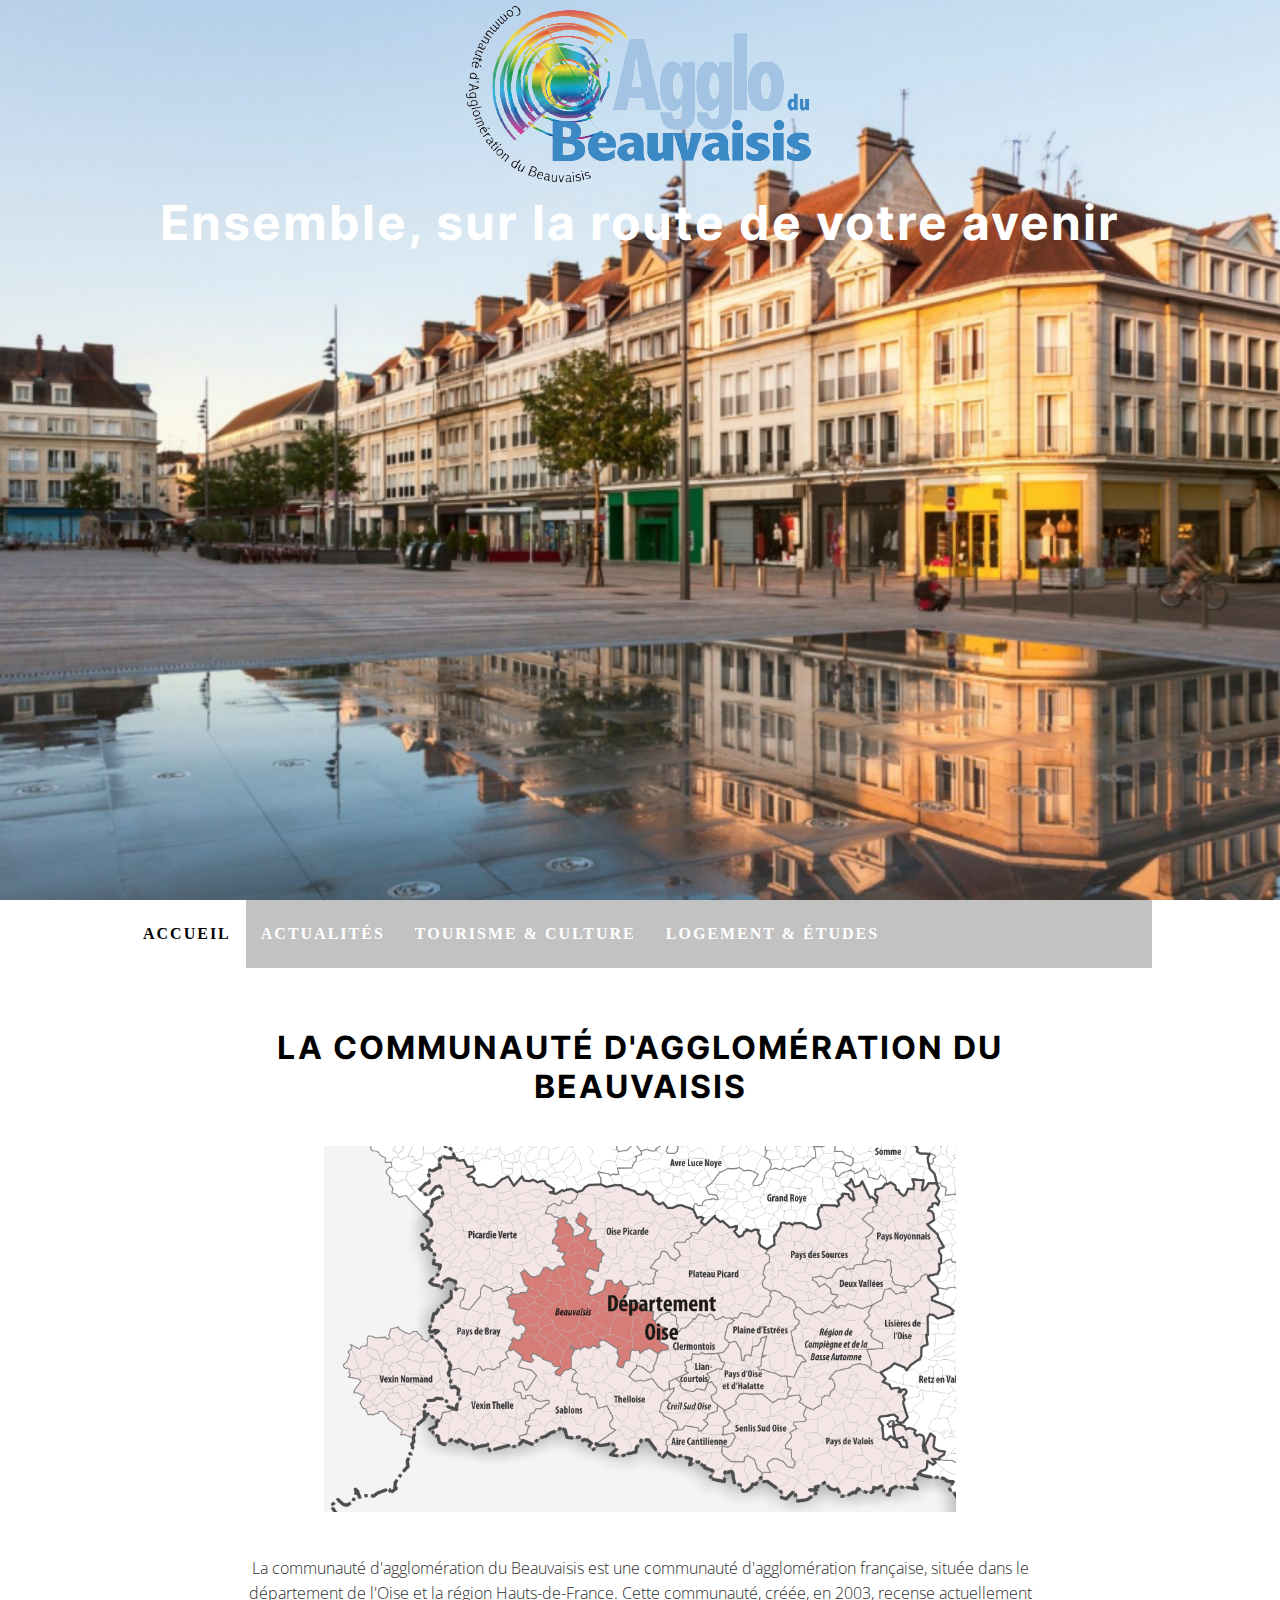
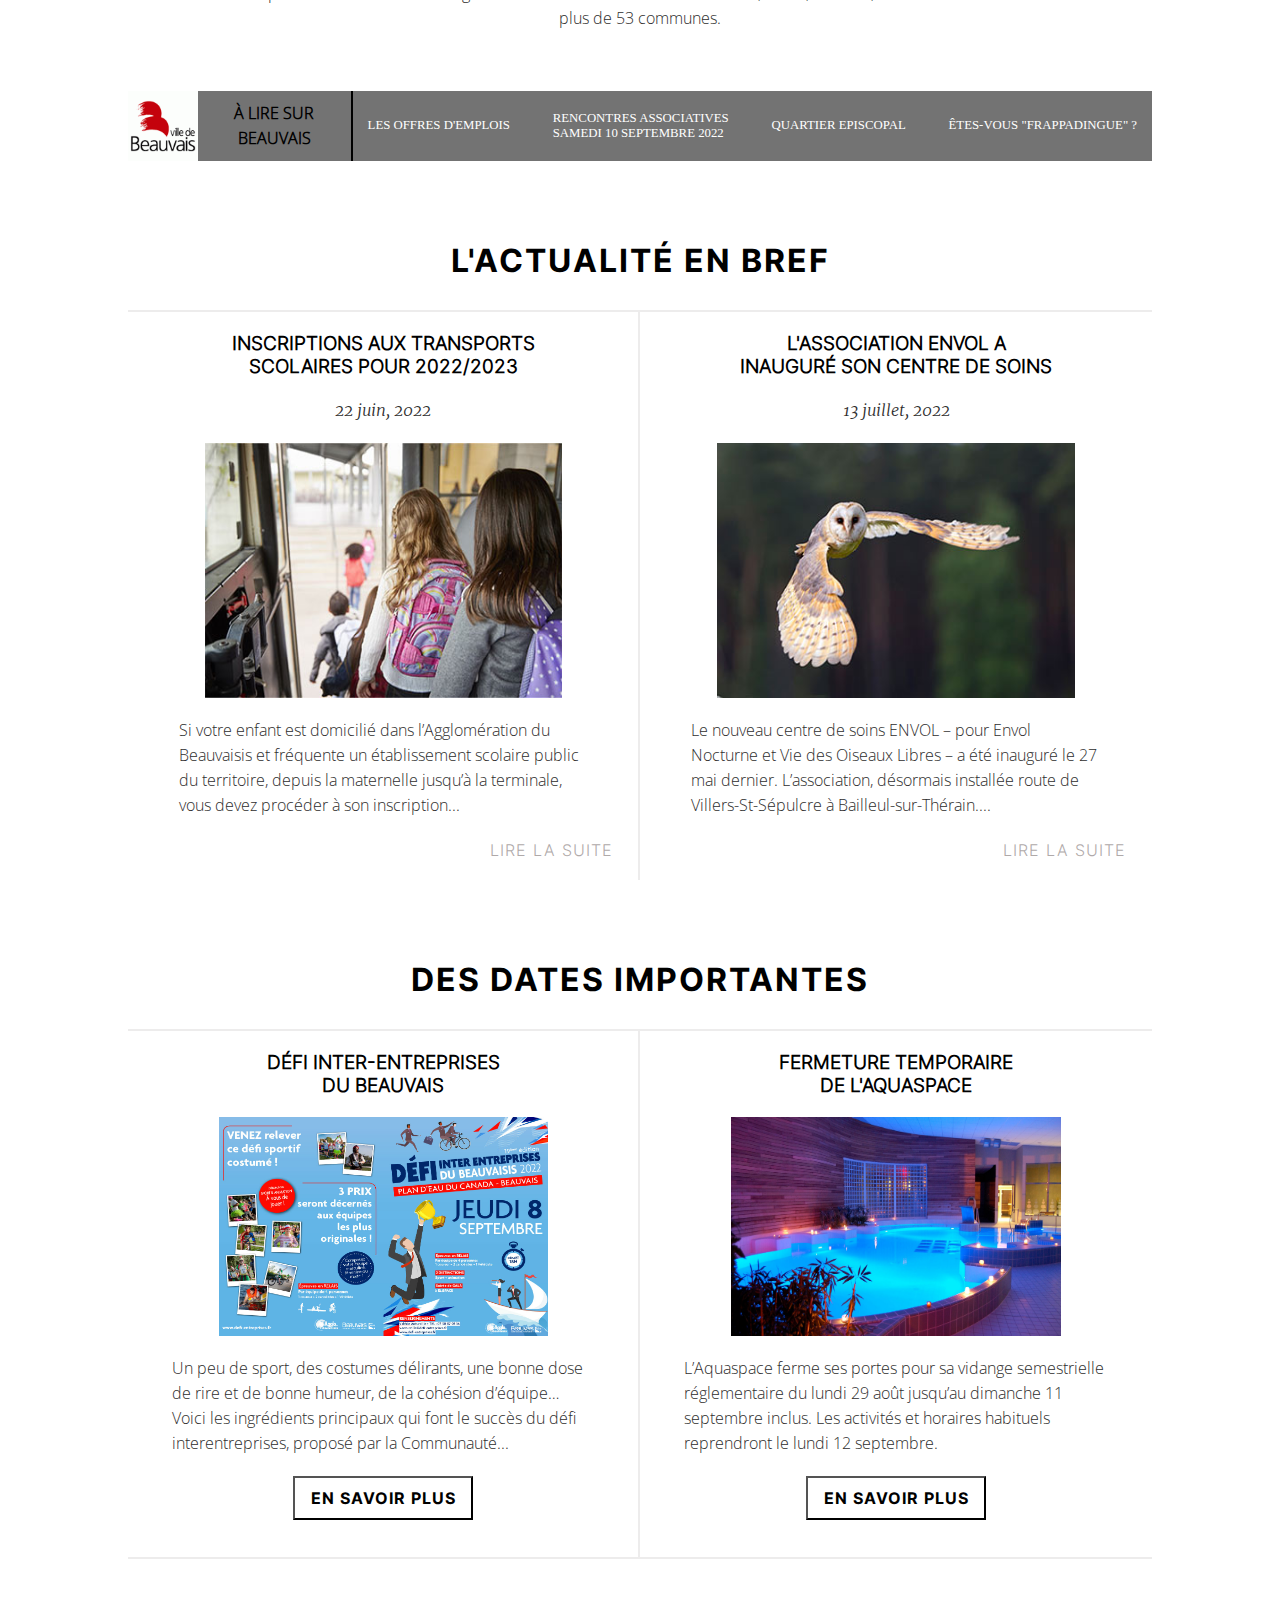
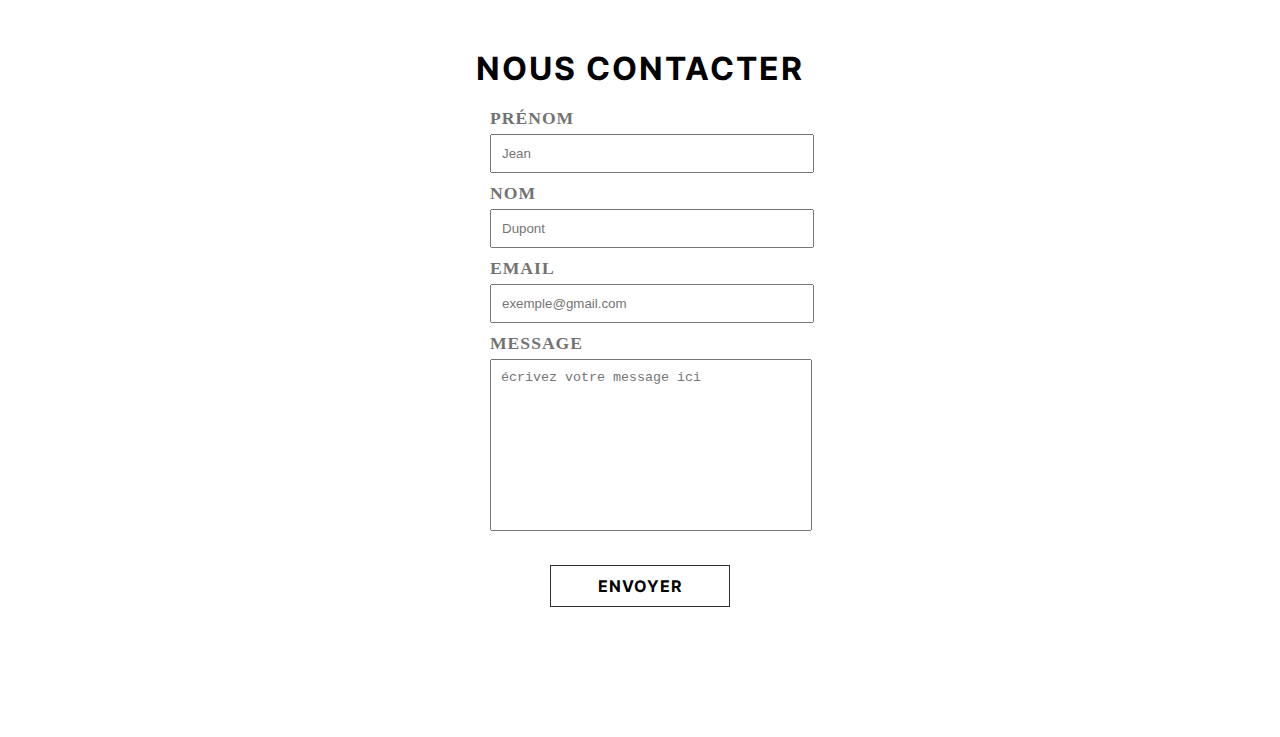
==== commit 5a0bc305: "avancement du responsive de la navbar" ====
--- a/accueil/index.html
+++ b/accueil/index.html
@@ -19,17 +19,28 @@
                 class="fa-solid fa-quote-right"></i></h1>
     </header>
     <nav id="navbar">
-        <ul class="left-part">
-            <li><a href="">accueil</a></li>
-            <li><a href=""> actualités</a></li>
-            <li><a href="">tourisme & culture</a></li>
-            <li><a href="">logement & études</a></li>
+        <div id="logo">
+            <img src="./assets/img/logo beauvaisis.png" alt="">
+        </div>
+        <div class="menu">
+            <ul class="left">
+                <li><a href="">accueil</a></li>
+                <li><a href=""> actualités</a></li>
+                <li><a href="">tourisme & culture</a></li>
+                <li><a href="">logement & études</a></li>
+            </ul>
+            <ul class="right">
+                <li><a href="https://fr-fr.facebook.com/beauvaisis/"><i class="fa-brands fa-facebook-f"></i></a></li>
+                <li><a href=""><i class="fa-brands fa-instagram"></i></a></li>
+                <li><a href="https://twitter.com/agglobeauvaisis"><i class="fa-brands fa-twitter"></i></a></li>
+            </ul>
+
+        </div>
+        <ul class="toogle">
+            <li class="ouvrir"><i class="fa-solid fa-bars"></i></li>
+            <li class="fermer"><i class="fa-solid fa-circle-xmark"></i></li>
         </ul>
-        <ul class="right-part">
-            <li><a href="https://fr-fr.facebook.com/beauvaisis/"><i class="fa-brands fa-facebook-f"></i></a></li>
-            <li><a href=""><i class="fa-brands fa-instagram"></i></a></li>
-            <li><a href="https://twitter.com/agglobeauvaisis"><i class="fa-brands fa-twitter"></i></a></li>
-        </ul>
+
     </nav>
     <section id="page">
         <main>
@@ -60,80 +71,84 @@
             </nav>
         </main>
         <section class="actualite">
-            <h1 class="title">L'ACTUALITÉ EN BREF</h1>
-            <div class="father">
-                <div class="left-part">
-                    <h3 class="sub-title">
-                        INSCRIPTIONS AUX TRANSPORTS <br> SCOLAIRES POUR 2022/2023
-                    </h3>
-                    <p class="date">22 juin, 2022</p>
-                    <div class="imgContainer">
-                        <img src="./assets/img/transports scolaires.png" alt="">
-                    </div>
-                    <p class="p1">Si votre enfant est domicilié dans l’Agglomération
-                        du Beauvaisis et fréquente un établissement
-                        scolaire public du territoire, depuis la maternelle
-                        jusqu’à la terminale, vous devez procéder à son
-                        inscription...
-                    </p>
-                    <p class="readMore"><a href="">LIRE LA SUITE</a></p>
-                </div>
-                <div class="right-part">
-                    <h3 class="sub-title">
-                        L'ASSOCIATION ENVOL A <br> INAUGURÉ
-                        SON CENTRE DE SOINS
-
-                    </h3>
-                    <p class="date">13 juillet, 2022</p>
-                    <div class="imgContainer">
-                        <img src="./assets/img/association envol.png" alt="">
-                    </div>
-                    <p class="p1">Le nouveau centre de soins ENVOL – pour Envol
-                        Nocturne et Vie des Oiseaux Libres – a été inauguré
-                        le 27 mai dernier. L’association, désormais installée
-                        route de Villers-St-Sépulcre à Bailleul-sur-Thérain....
-                    </p>
-                    <p class="readMore"><a href="">LIRE LA SUITE</a> </p>
-                </div>
-            </div>
-        </section>
-        <section class="importantDates">
-            <h1 class="title">DES DATES IMPORTANTES</h1>
-            <div>
+            <div class="container">
+                <h1 class="title">L'ACTUALITÉ EN BREF</h1>
                 <div class="father">
                     <div class="left-part">
                         <h3 class="sub-title">
-                            DÉFI INTER-ENTREPRISES DU BEAUVAIS
+                            INSCRIPTIONS AUX TRANSPORTS <br> SCOLAIRES POUR 2022/2023
                         </h3>
+                        <p class="date">22 juin, 2022</p>
                         <div class="imgContainer">
-
-                            <img src="./assets/img/défi inter-entreprises.png" alt="">
+                            <img src="./assets/img/transports scolaires.png" alt="">
                         </div>
-                        <p class="p1">Un peu de sport, des costumes délirants, une
-                            bonne dose de rire et de bonne humeur, de la
-                            cohésion d’équipe… Voici les ingrédients
-                            principaux qui font le succès du défi interentreprises, proposé par la Communauté...
+                        <p class="p1">Si votre enfant est domicilié dans l’Agglomération
+                            du Beauvaisis et fréquente un établissement
+                            scolaire public du territoire, depuis la maternelle
+                            jusqu’à la terminale, vous devez procéder à son
+                            inscription...
                         </p>
-                        <button class="btn">en savoir plus</button>
+                        <p class="readMore"><a href="">LIRE LA SUITE</a></p>
                     </div>
                     <div class="right-part">
                         <h3 class="sub-title">
-                            FERMETURE TEMPORAIRE DE L'AQUASPACE
+                            L'ASSOCIATION ENVOL A <br> INAUGURÉ
+                            SON CENTRE DE SOINS
+
                         </h3>
+                        <p class="date">13 juillet, 2022</p>
                         <div class="imgContainer">
-                            <img src="./assets/img/aquaspace.jpg" alt="">
+                            <img src="./assets/img/association envol.png" alt="">
                         </div>
-                        <p class="p1">L’Aquaspace ferme ses portes pour sa vidange
-                            semestrielle réglementaire du lundi 29 août
-                            jusqu’au dimanche 11 septembre inclus. Les
-                            activités et horaires habituels reprendront le
-                            lundi 12 septembre.
+                        <p class="p1">Le nouveau centre de soins ENVOL – pour Envol
+                            Nocturne et Vie des Oiseaux Libres – a été inauguré
+                            le 27 mai dernier. L’association, désormais installée
+                            route de Villers-St-Sépulcre à Bailleul-sur-Thérain....
                         </p>
-                        <button class="btn">en savoir plus</button>
+                        <p class="readMore"><a href="">LIRE LA SUITE</a> </p>
                     </div>
                 </div>
-            </div>
         </section>
+        </div>
+        <section class="importantDates">
+            <div class="container">
+                <h1 class="title">DES DATES IMPORTANTES</h1>
+                <div>
+                    <div class="father">
+                        <div class="left-part">
+                            <h3 class="sub-title">
+                                DÉFI INTER-ENTREPRISES <br> DU BEAUVAIS
+                            </h3>
+                            <div class="imgContainer">
+
+                                <img src="./assets/img/défi inter-entreprises.png" alt="">
+                            </div>
+                            <p class="p1">Un peu de sport, des costumes délirants, une
+                                bonne dose de rire et de bonne humeur, de la
+                                cohésion d’équipe… Voici les ingrédients
+                                principaux qui font le succès du défi interentreprises, proposé par la Communauté...
+                            </p>
+                            <button class="btn">en savoir plus</button>
+                        </div>
+                        <div class="right-part">
+                            <h3 class="sub-title">
+                                FERMETURE TEMPORAIRE <br> DE L'AQUASPACE
+                            </h3>
+                            <div class="imgContainer">
+                                <img src="./assets/img/aquaspace.jpg" alt="">
+                            </div>
+                            <p class="p1">L’Aquaspace ferme ses portes pour sa vidange
+                                semestrielle réglementaire du lundi 29 août
+                                jusqu’au dimanche 11 septembre inclus. Les
+                                activités et horaires habituels reprendront le
+                                lundi 12 septembre.
+                            </p>
+                            <button class="btn">en savoir plus</button>
+                        </div>
+                    </div>
+                </div>
+        </section>
+        </div>
         <footer>
             <h1 class="title">nous contacter</h1>
             <form action="#">
--- a/accueil/assets/styles/index.css
+++ b/accueil/assets/styles/index.css
@@ -80,7 +80,12 @@
 }
 
 header {
-  min-height: 90vh;
+  min-height: 100vh;
+}
+@media screen and (max-width: 900px) {
+  header {
+    display: none;
+  }
 }
 header img {
   display: block;
@@ -113,6 +118,11 @@
   padding: 60px;
   text-align: center;
 }
+@media screen and (max-width: 800px) {
+  main .container {
+    padding: 30px;
+  }
+}
 main .container h1 {
   font-family: "InterB", serif;
   font-size: 2rem;
@@ -125,10 +135,15 @@
     font-size: 1.6rem;
   }
 }
+@media screen and (max-width: 800px) {
+  main .container h1 {
+    font-size: 1.1rem;
+  }
+}
 main .container .imgContainer {
   width: 70%;
-  height: 50%;
-  min-width: 250px;
+  height: 60%;
+  min-width: 300px;
   min-height: 200px;
   padding: 0;
   margin: 0 auto;
@@ -137,6 +152,8 @@
 main .container .imgContainer #map {
   height: 100%;
   width: 100%;
+  min-width: 300px;
+  min-height: 200px;
   transition: 0.9s ease-in-out;
 }
 main .container .imgContainer #map:hover {
@@ -197,8 +214,11 @@
   margin-bottom: 50px;
 }
 .actualite .title {
-  padding: 50px 0 30px;
-  text-align: center;
+  padding: 30px;
+  text-align: center;
+}
+.actualite .sub-title {
+  padding-top: 20px;
 }
 .actualite .father {
   border-top: 2px solid rgb(237, 236, 236);
@@ -219,7 +239,6 @@
   }
 }
 .actualite .father div {
-  padding: 40px;
   text-align: center;
 }
 .actualite .father div .date {
@@ -228,9 +247,9 @@
 }
 .actualite .father div .imgContainer {
   width: 70%;
-  height: 50%;
+  height: 45%;
   min-width: 300px;
-  min-height: 250px;
+  min-height: 200px;
   padding: 0;
   margin: 0 auto;
   overflow: hidden;
@@ -246,13 +265,13 @@
   transform: scale(1.3);
 }
 .actualite .father div .p1 {
-  width: 90%;
+  width: 80%;
   margin: 0 auto;
   text-align: left;
   padding: 20px 0;
 }
 .actualite .father div .readMore {
-  bottom: 0;
+  margin-bottom: 30px;
   width: 95%;
   font-family: "InterL", sans-serif;
   letter-spacing: 1px;
@@ -277,7 +296,7 @@
   margin-bottom: 50px;
 }
 .importantDates .title {
-  padding: 50px 0 30px;
+  padding: 30px;
   text-align: center;
 }
 .importantDates .father {
@@ -300,17 +319,17 @@
   }
 }
 .importantDates .father div {
-  padding: 40px;
+  padding: 20px;
   text-align: center;
 }
 .importantDates .father div .sub-title {
-  padding: 30px 0;
+  padding-bottom: 20px;
 }
 .importantDates .father div .imgContainer {
   width: 70%;
-  height: 50%;
+  height: 45%;
   min-width: 300px;
-  min-height: 250px;
+  min-height: 200px;
   padding: 0;
   margin: 0 auto;
   overflow: hidden;
@@ -332,6 +351,7 @@
   padding: 20px 0;
 }
 .importantDates .father div .btn {
+  bottom: 0;
   transition: 0.4s;
   cursor: pointer;
 }
@@ -408,45 +428,128 @@
   transition: 0.3s;
   cursor: pointer;
 }
-#navbar .right-part {
-  display: flex;
-}
-#navbar .right-part i {
-  font-size: 1.5rem;
-  transition: 0.3s;
-}
-#navbar .right-part i:hover {
-  transform: scale(1.3);
-}
-#navbar .left-part {
-  display: flex;
-}
-#navbar .left-part:hover li:not(:hover) {
+#navbar #logo img {
+  display: none;
+}
+@media screen and (max-width: 900px) {
+  #navbar #logo img {
+    display: block;
+    height: 74px;
+    width: 130px;
+  }
+}
+#navbar .toogle {
+  font-size: 1.3rem;
+  color: white;
+  display: none;
+}
+@media screen and (max-width: 900px) {
+  #navbar .toogle {
+    display: block;
+  }
+}
+#navbar .contact {
+  display: flex;
+}
+#navbar .left {
+  display: flex;
+}
+#navbar .left:hover li:not(:hover) {
   background: none;
 }
-#navbar .left-part:hover li:not(:hover) a {
+#navbar .left:hover li:not(:hover) a {
   color: white;
 }
-#navbar .left-part li {
+#navbar .left li {
   font-size: 1.3rem;
   font-weight: 600;
   letter-spacing: 2px;
   text-transform: uppercase;
 }
-#navbar .left-part li:first-child {
-  background: white;
-}
-#navbar .left-part li:first-child a {
+#navbar .left li:first-child {
+  background: white;
+}
+#navbar .left li:first-child a {
   color: black;
 }
-#navbar .left-part li:hover {
-  background: white;
-}
-#navbar .left-part li:hover a {
+#navbar .left li:hover {
+  background: white;
+}
+#navbar .left li:hover a {
   color: #2e2d2d;
 }
+#navbar .right {
+  display: flex;
+  font-size: 1.4rem;
+}
+#navbar .right li {
+  padding: 25px;
+}
+#navbar .right li:hover {
+  transform: scale(1.3);
+}
+#navbar .menu {
+  display: flex;
+  justify-content: space-between;
+  width: 100%;
+}
 @media screen and (max-width: 1400px) {
-  #navbar .left-part li, #navbar .left-part i, #navbar .right-part li, #navbar .right-part i {
+  #navbar .menu li, #navbar .menu i {
     font-size: 1rem;
   }
+}
+
+@media screen and (max-width: 900px) {
+  .toogle {
+    display: block;
+    cursor: pointer;
+    z-index: 100;
+  }
+  #navbar {
+    position: relative;
+  }
+  #navbar a {
+    color: black;
+  }
+  #navbar .logo img {
+    height: 80px;
+    display: block;
+  }
+  .menu {
+    z-index: 10;
+    position: absolute;
+    top: 78PX;
+    right: 0;
+    display: flex;
+    flex-direction: column;
+    transform: translateX(200%);
+    transition: 1s;
+  }
+  .menu .left {
+    flex-direction: column;
+  }
+  .menu .left li {
+    border-bottom: 2px solid #737373;
+  }
+  .menu .right {
+    background: white;
+    display: flex;
+    justify-content: space-between;
+    flex-direction: row;
+  }
+  .ouvrir {
+    display: block;
+  }
+  .fermer {
+    display: none;
+  }
+  .open .ouvrir {
+    display: none;
+  }
+  .open .fermer {
+    display: block;
+  }
+  .open .menu {
+    transform: translateX(0);
+  }
 }/*# sourceMappingURL=index.css.map */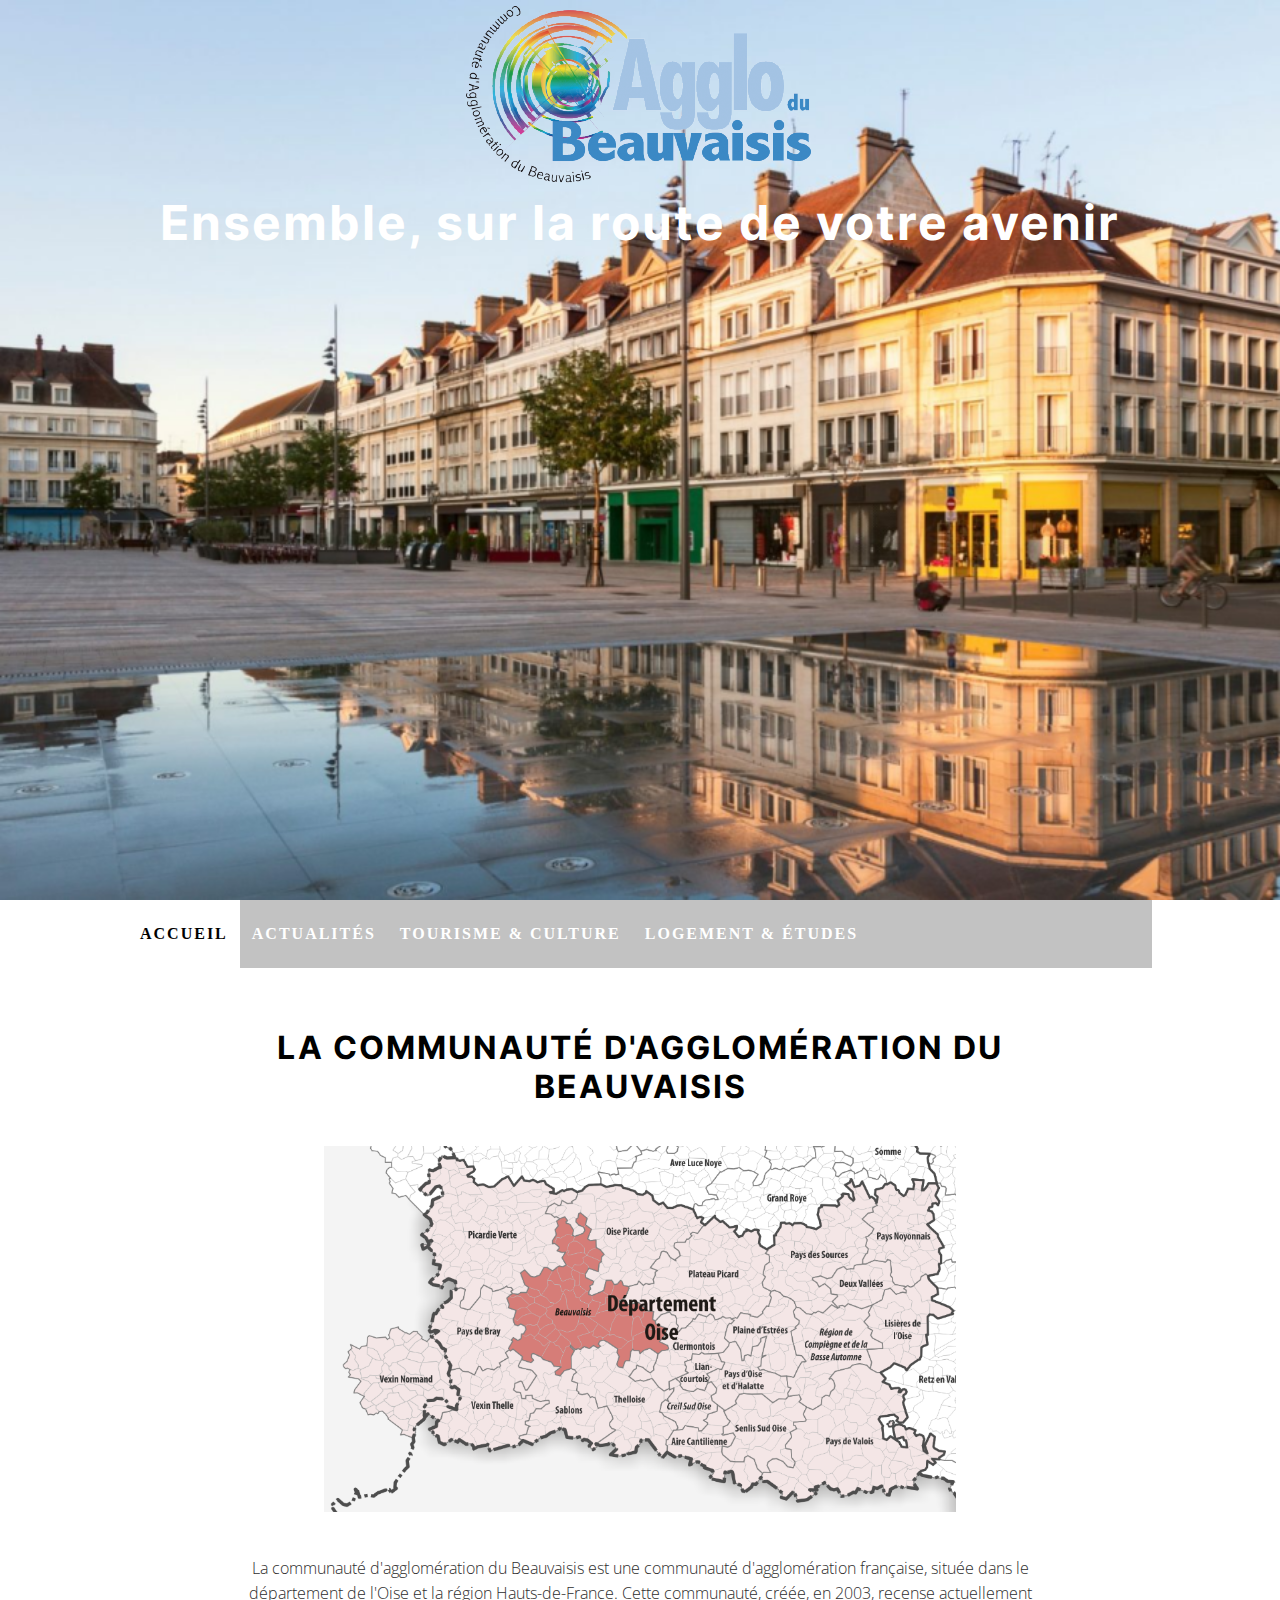
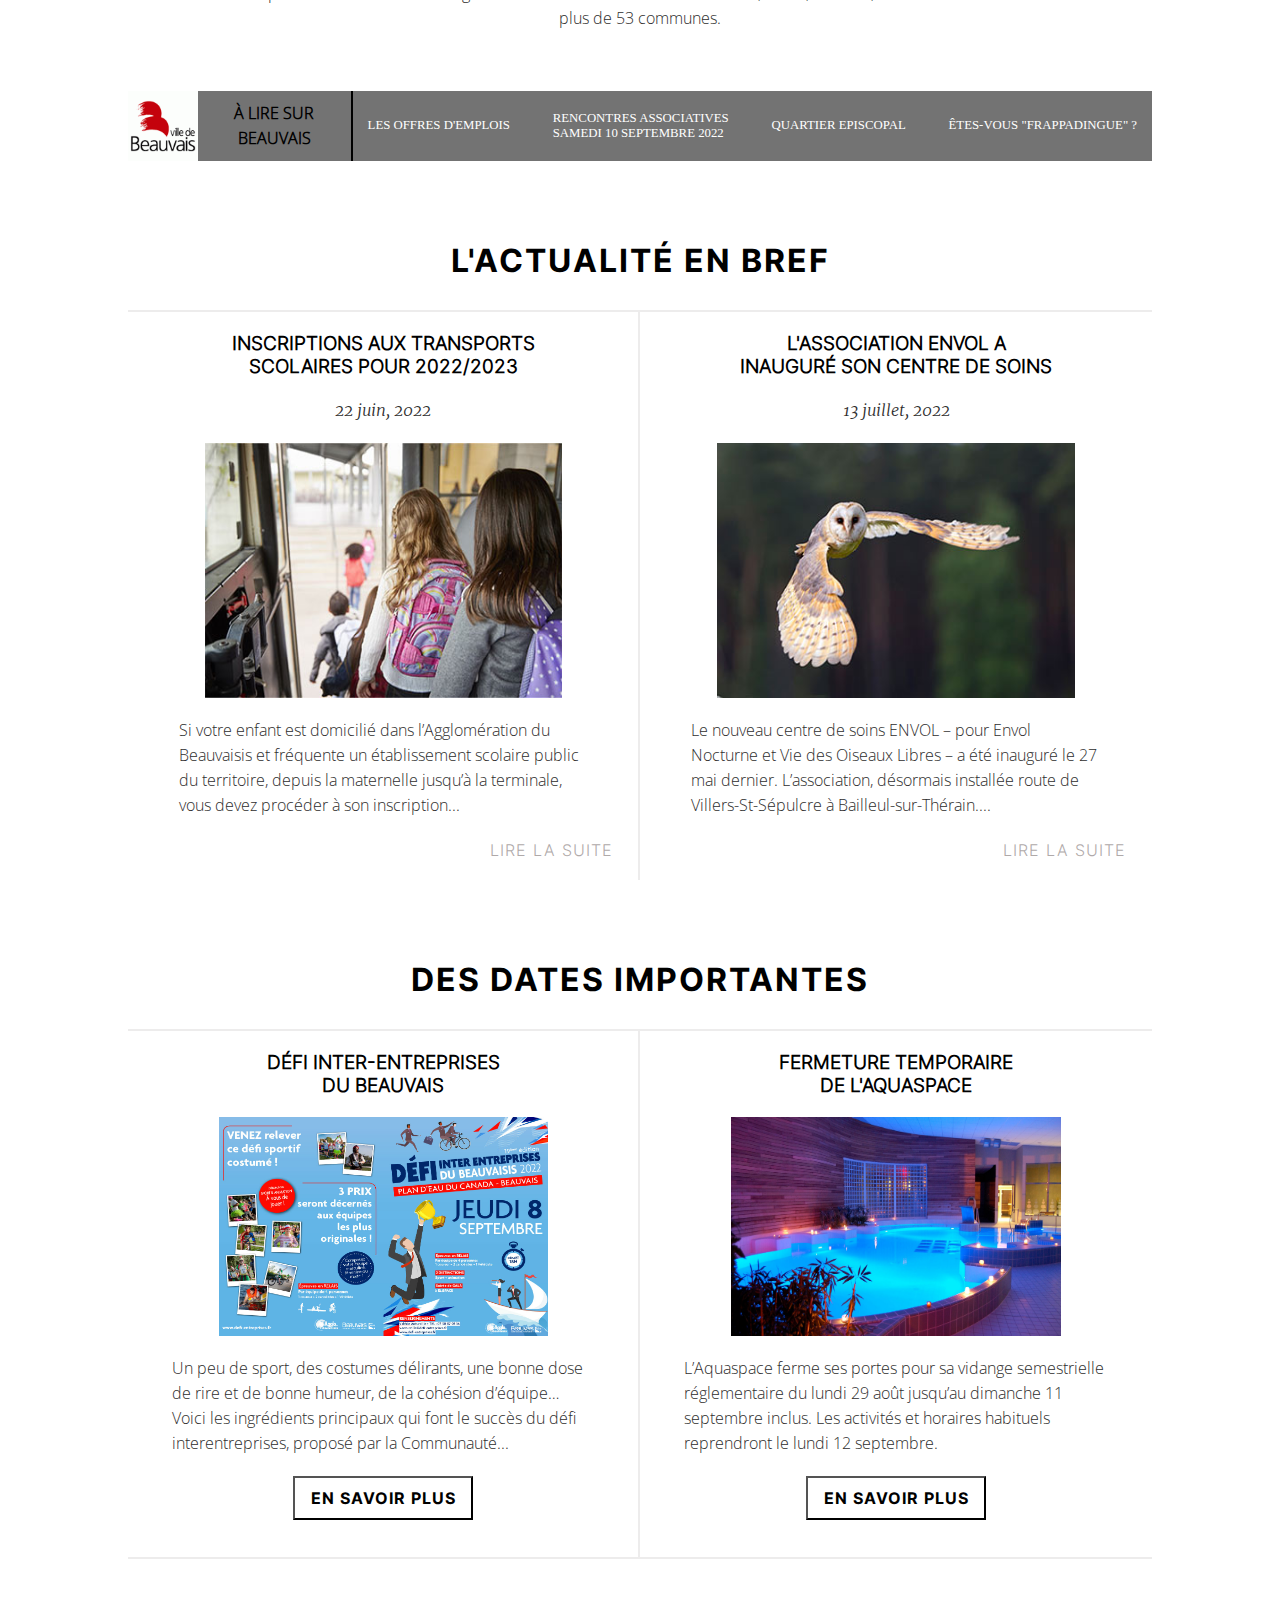
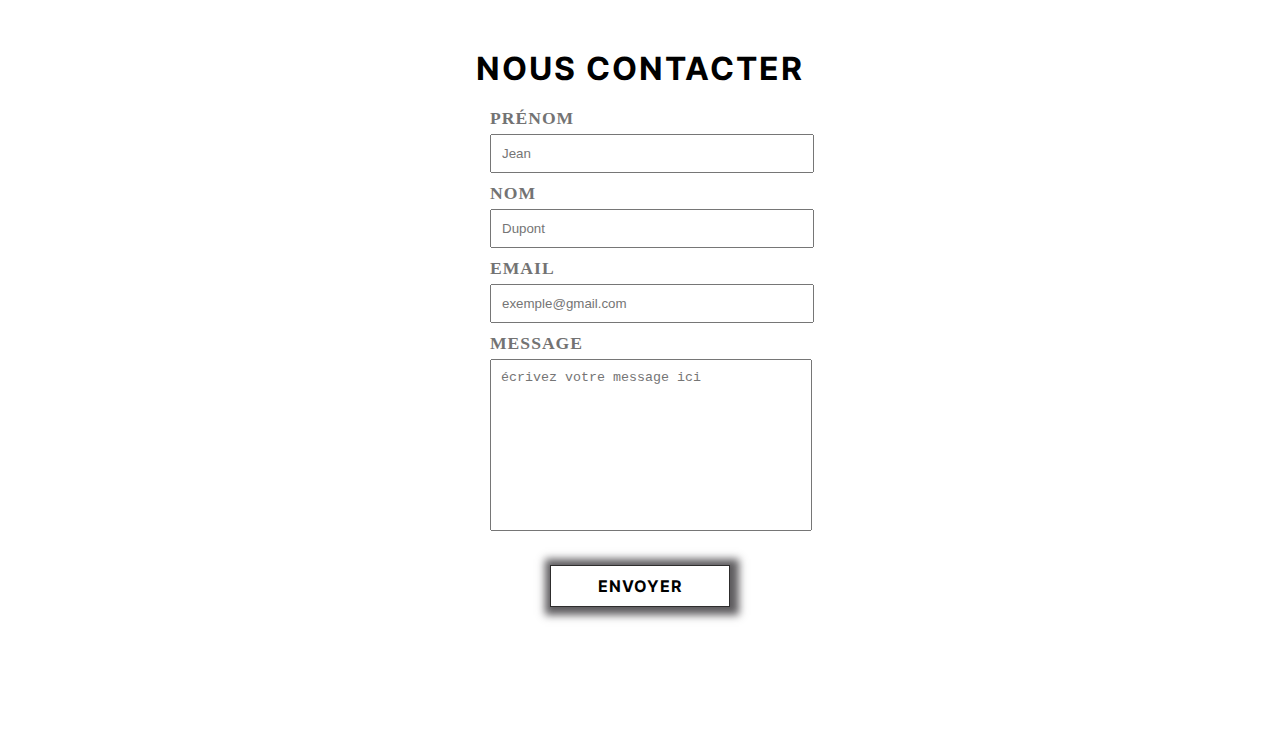
==== commit ec0db195: "fin de la navbar responsive" ====
--- a/accueil/index.html
+++ b/accueil/index.html
@@ -31,7 +31,6 @@
             </ul>
             <ul class="right">
                 <li><a href="https://fr-fr.facebook.com/beauvaisis/"><i class="fa-brands fa-facebook-f"></i></a></li>
-                <li><a href=""><i class="fa-brands fa-instagram"></i></a></li>
                 <li><a href="https://twitter.com/agglobeauvaisis"><i class="fa-brands fa-twitter"></i></a></li>
             </ul>
 
@@ -120,8 +119,10 @@
                                 DÉFI INTER-ENTREPRISES <br> DU BEAUVAIS
                             </h3>
                             <div class="imgContainer">
-
-                                <img src="./assets/img/défi inter-entreprises.png" alt="">
+                                <a
+                                    href="http://www.beauvais.fr/actualites/prochainement-a-beauvais/2934-les-entreprises-du-beauvaisis-relevent-le-defi.html">
+                                    <img src="./assets/img/défi inter-entreprises.png" alt="">
+                                </a>
                             </div>
                             <p class="p1">Un peu de sport, des costumes délirants, une
                                 bonne dose de rire et de bonne humeur, de la
@@ -135,7 +136,7 @@
                                 FERMETURE TEMPORAIRE <br> DE L'AQUASPACE
                             </h3>
                             <div class="imgContainer">
-                                <img src="./assets/img/aquaspace.jpg" alt="">
+                                <a href="http://www.aquaspace.fr/"><img src="./assets/img/aquaspace.jpg" alt=""></a>
                             </div>
                             <p class="p1">L’Aquaspace ferme ses portes pour sa vidange
                                 semestrielle réglementaire du lundi 29 août
--- a/accueil/assets/styles/index.css
+++ b/accueil/assets/styles/index.css
@@ -19,6 +19,10 @@
   padding: 0;
 }
 
+body {
+  background: url(../img/bg.png) fixed center/cover;
+}
+
 li {
   list-style: none;
 }
@@ -32,13 +36,14 @@
   cursor: pointer;
 }
 
-body {
-  background: url(../img/bg.png) fixed center/cover;
-}
-
 #page {
   width: 80%;
   margin: 0 auto;
+}
+@media screen and (max-width: 900px) {
+  #page {
+    width: 90%;
+  }
 }
 
 .title {
@@ -113,6 +118,11 @@
 main {
   background: white;
   margin-bottom: 50px;
+}
+@media screen and (max-width: 900px) {
+  main {
+    padding-top: 50px;
+  }
 }
 main .container {
   padding: 60px;
@@ -255,7 +265,6 @@
   overflow: hidden;
 }
 .actualite .father div .imgContainer img {
-  cursor: pointer;
   width: 100%;
   height: 100%;
   margin: 0 auto;
@@ -271,7 +280,8 @@
   padding: 20px 0;
 }
 .actualite .father div .readMore {
-  margin-bottom: 30px;
+  bottom: 0;
+  padding-bottom: 30px;
   width: 95%;
   font-family: "InterL", sans-serif;
   letter-spacing: 1px;
@@ -401,13 +411,12 @@
   transition: 0.4s ease-in-out;
   cursor: pointer;
   letter-spacing: 1px;
+  box-shadow: 2px 1px 8px 7px rgba(28, 26, 29, 0.71);
 }
 footer form .btn:hover {
   transform: scale(1.05);
   background: black;
   color: white;
-  letter-spacing: 2px;
-  box-shadow: 2px 1px 8px 7px rgba(28, 26, 29, 0.71);
 }
 
 #navbar {
@@ -420,12 +429,28 @@
   justify-content: space-between;
   transition: 0.4s;
 }
+@media screen and (min-width: 900px) {
+  #navbar {
+    position: static;
+    transform: translateX(0);
+  }
+}
+@media screen and (max-width: 900px) {
+  #navbar {
+    position: relative;
+    background: rgb(213, 213, 213);
+    width: 90%;
+  }
+}
 #navbar a {
   color: rgb(255, 255, 255);
 }
 #navbar li {
+  font-size: 1.3rem;
+  font-weight: 600;
+  letter-spacing: 2px;
+  text-transform: uppercase;
   padding: 25px 15px;
-  transition: 0.3s;
   cursor: pointer;
 }
 #navbar #logo img {
@@ -438,111 +463,113 @@
     width: 130px;
   }
 }
+#navbar .menu {
+  display: flex;
+  justify-content: space-between;
+  width: 100%;
+  z-index: 20;
+}
+@media screen and (max-width: 900px) {
+  #navbar .menu {
+    position: absolute;
+    top: 74px;
+    right: 0 !important;
+    width: 250px;
+    transform: translateX(200%);
+    flex-direction: column;
+    transition: 1s;
+  }
+  #navbar .menu li {
+    background: rgb(213, 213, 213) !important;
+    text-align: center;
+    font-size: 0.9rem !important;
+  }
+  #navbar .menu a {
+    color: black;
+  }
+  #navbar .menu .left {
+    flex-direction: column;
+  }
+  #navbar .menu .left li {
+    border-bottom: 2px solid grey;
+  }
+  #navbar .menu .right {
+    background: rgb(213, 213, 213);
+    justify-content: space-around;
+  }
+}
+#navbar .menu .left {
+  display: flex;
+}
+#navbar .menu .left:hover li:not(:hover) {
+  background: none;
+}
+#navbar .menu .left:hover li:not(:hover) a {
+  color: white;
+}
+#navbar .menu .left li:first-child {
+  background: white;
+}
+#navbar .menu .left li:first-child a {
+  color: black;
+}
+#navbar .menu .left li:hover {
+  background: white;
+}
+#navbar .menu .left li:hover a {
+  color: #2e2d2d;
+}
+@media screen and (max-width: 1300px) {
+  #navbar .menu .left li {
+    font-size: 1rem;
+    padding: 25px 12px;
+  }
+}
+@media screen and (max-width: 1070px) {
+  #navbar .menu .left li {
+    font-size: 0.8rem;
+    padding: 25px 10px;
+  }
+}
+#navbar .right {
+  display: flex;
+  justify-content: space-around;
+}
+#navbar .right li {
+  font-size: 1.5rem;
+}
+#navbar .right li:hover i {
+  transform: scale(1.4);
+}
+@media screen and (max-width: 1300px) {
+  #navbar .right li {
+    font-size: 1.2rem;
+    padding: 25px 10px;
+  }
+}
 #navbar .toogle {
-  font-size: 1.3rem;
   color: white;
   display: none;
+  padding-right: 10px;
 }
 @media screen and (max-width: 900px) {
   #navbar .toogle {
-    display: block;
-  }
-}
-#navbar .contact {
-  display: flex;
-}
-#navbar .left {
-  display: flex;
-}
-#navbar .left:hover li:not(:hover) {
-  background: none;
-}
-#navbar .left:hover li:not(:hover) a {
-  color: white;
-}
-#navbar .left li {
-  font-size: 1.3rem;
-  font-weight: 600;
-  letter-spacing: 2px;
-  text-transform: uppercase;
-}
-#navbar .left li:first-child {
-  background: white;
-}
-#navbar .left li:first-child a {
-  color: black;
-}
-#navbar .left li:hover {
-  background: white;
-}
-#navbar .left li:hover a {
-  color: #2e2d2d;
-}
-#navbar .right {
-  display: flex;
-  font-size: 1.4rem;
-}
-#navbar .right li {
-  padding: 25px;
-}
-#navbar .right li:hover {
-  transform: scale(1.3);
-}
-#navbar .menu {
-  display: flex;
-  justify-content: space-between;
-  width: 100%;
-}
-@media screen and (max-width: 1400px) {
-  #navbar .menu li, #navbar .menu i {
-    font-size: 1rem;
-  }
-}
-
-@media screen and (max-width: 900px) {
-  .toogle {
     display: block;
     cursor: pointer;
     z-index: 100;
   }
-  #navbar {
-    position: relative;
-  }
-  #navbar a {
-    color: black;
-  }
-  #navbar .logo img {
-    height: 80px;
-    display: block;
-  }
-  .menu {
-    z-index: 10;
-    position: absolute;
-    top: 78PX;
-    right: 0;
-    display: flex;
-    flex-direction: column;
-    transform: translateX(200%);
-    transition: 1s;
-  }
-  .menu .left {
-    flex-direction: column;
-  }
-  .menu .left li {
-    border-bottom: 2px solid #737373;
-  }
-  .menu .right {
-    background: white;
-    display: flex;
-    justify-content: space-between;
-    flex-direction: row;
+  #navbar .toogle li {
+    font-size: 1.3rem;
+  }
+}
+
+@media screen and (max-width: 900px) {
+  .fermer {
+    display: none;
   }
   .ouvrir {
     display: block;
   }
-  .fermer {
-    display: none;
-  }
   .open .ouvrir {
     display: none;
   }
@@ -550,6 +577,6 @@
     display: block;
   }
   .open .menu {
-    transform: translateX(0);
+    transform: translateX(0) !important;
   }
 }/*# sourceMappingURL=index.css.map */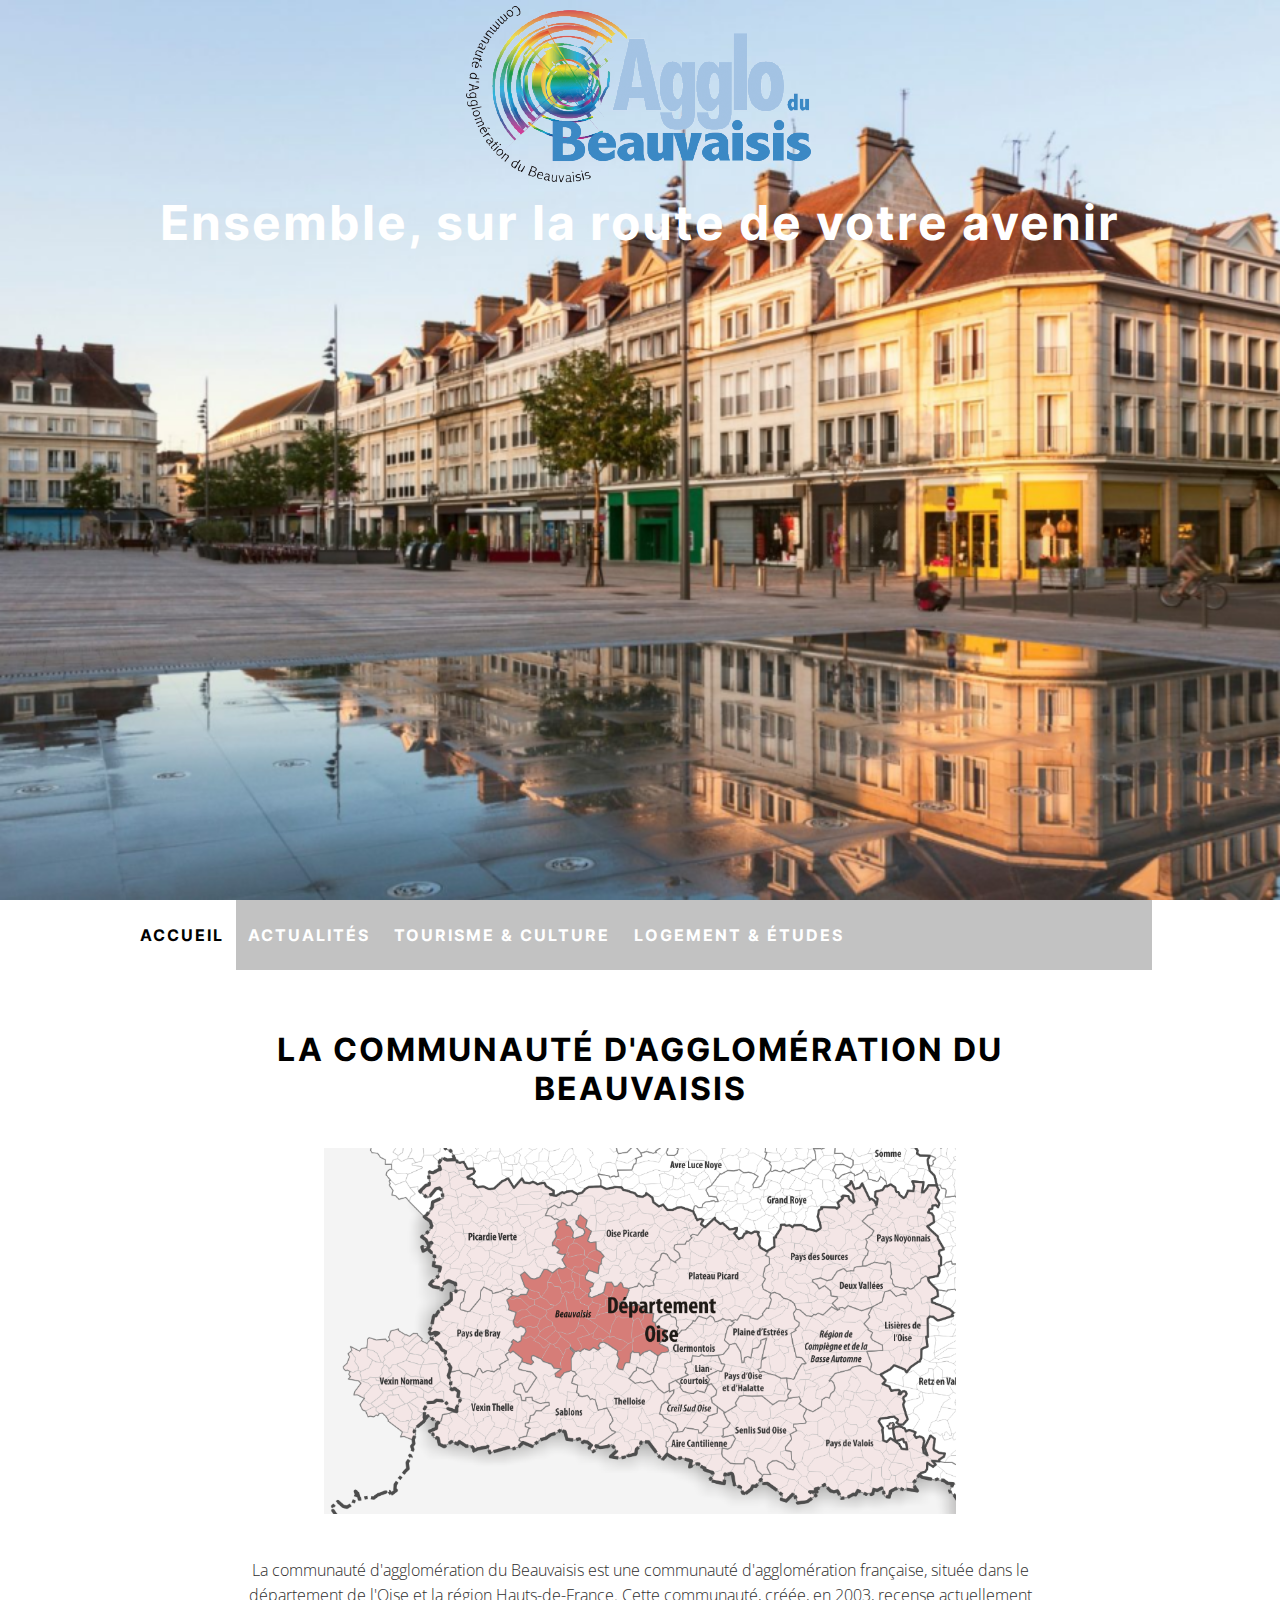
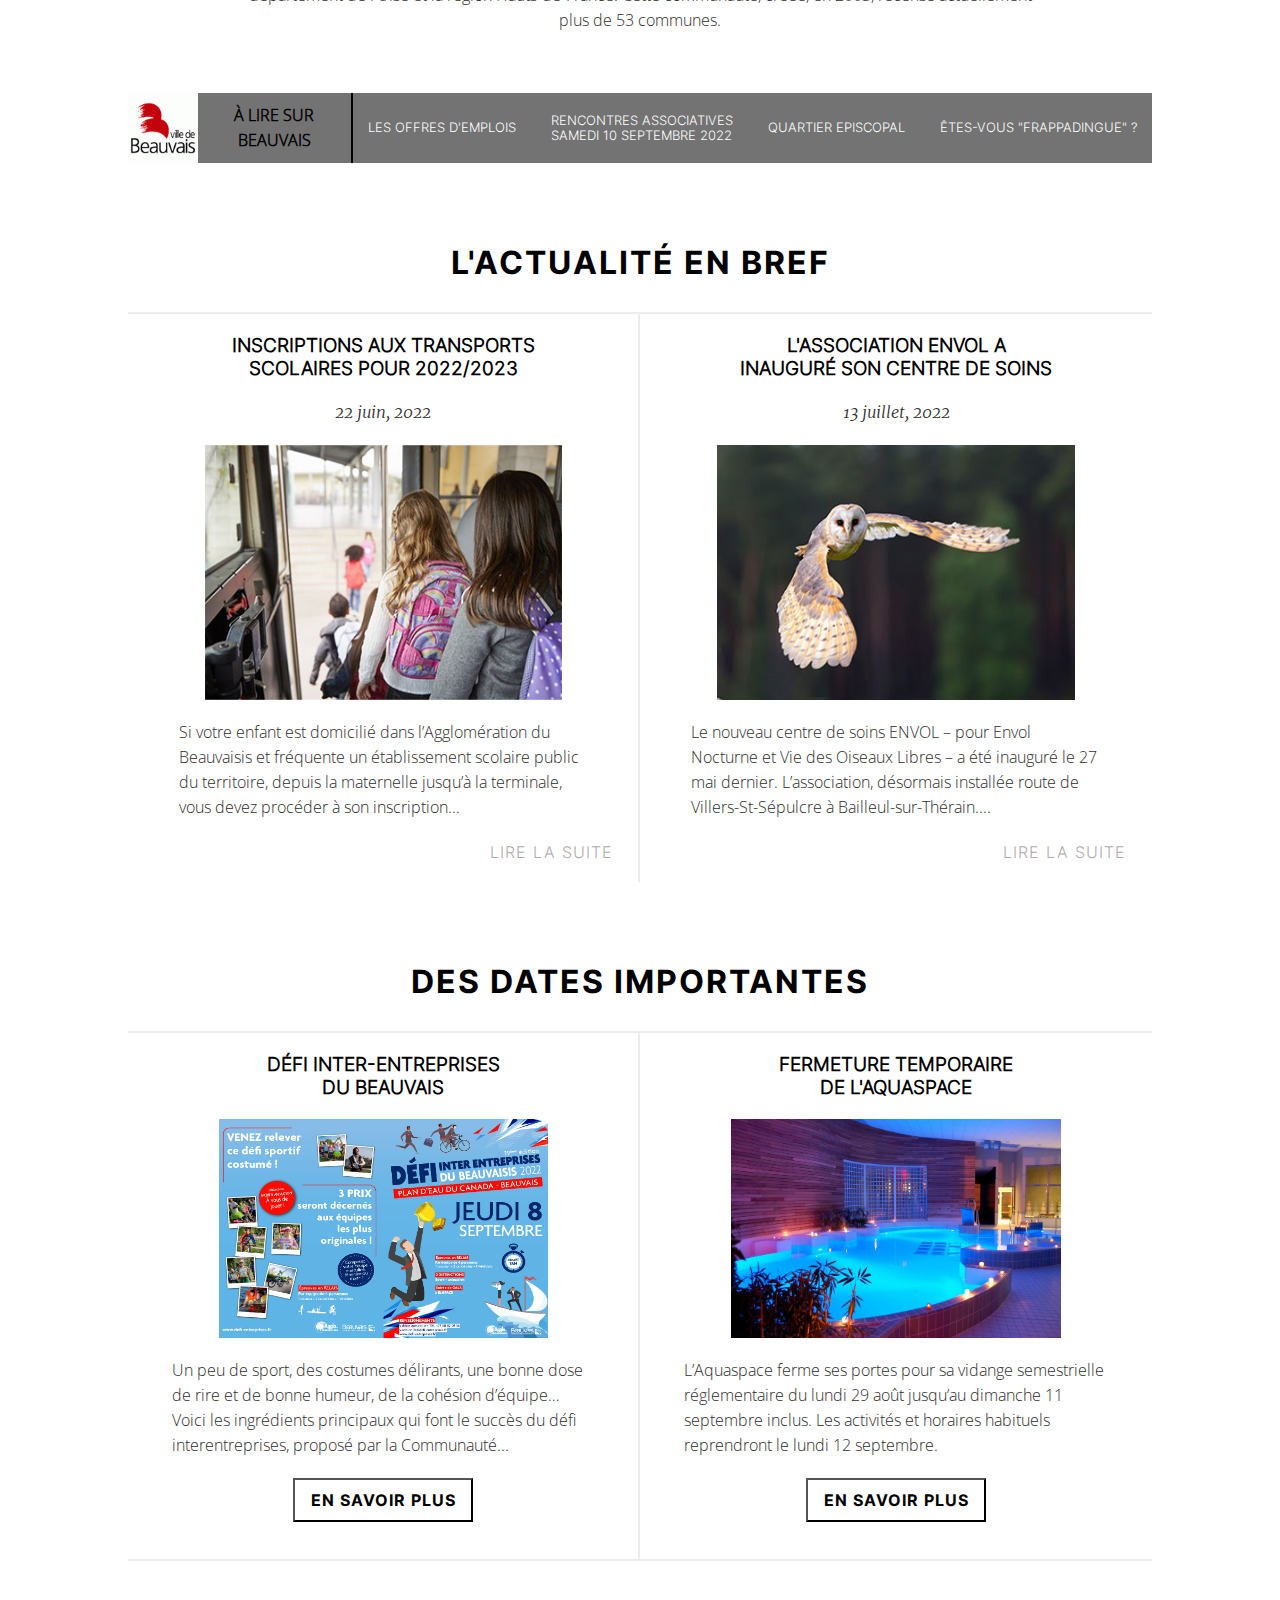
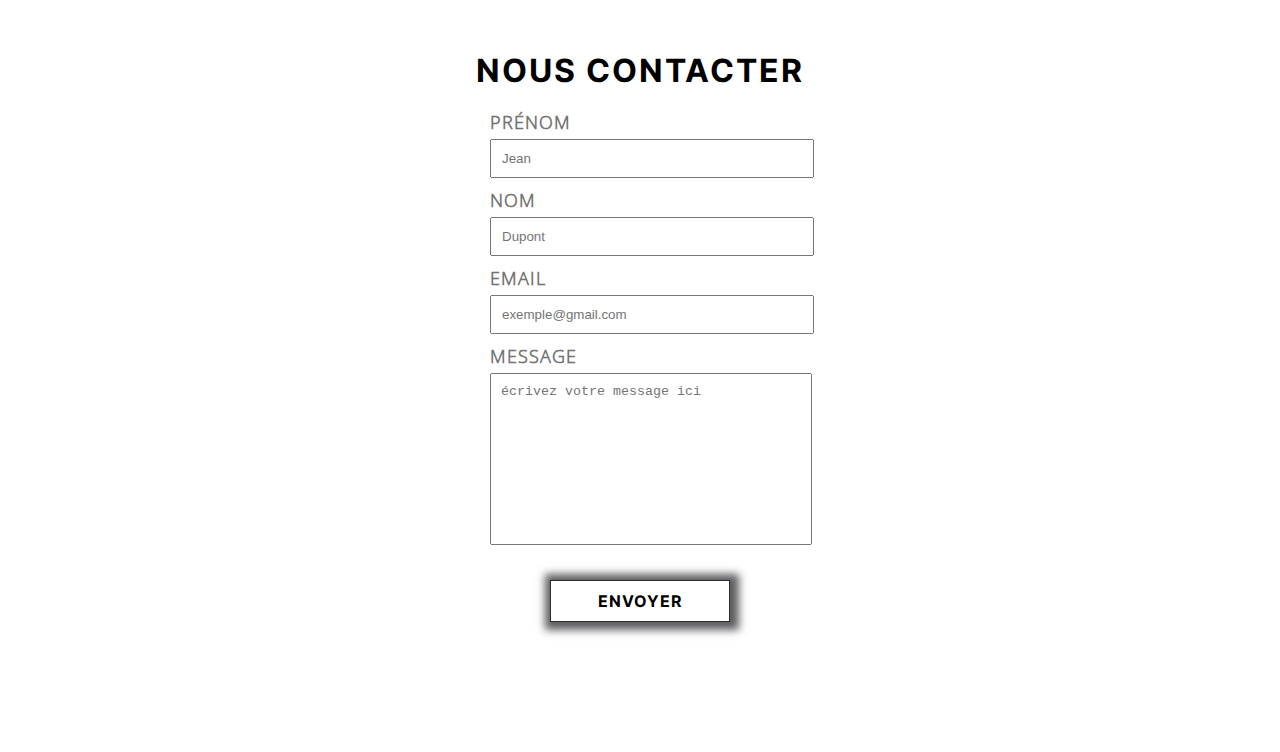
==== commit 07ed28d3: "fin de la page d'accueil" ====
--- a/accueil/index.html
+++ b/accueil/index.html
@@ -13,20 +13,20 @@
 </head>
 
 <body>
-    <header id="header1">
+    <header>
         <img src="./assets/img/logo beauvaisis.png" alt="" class="logo-beauvaisis">
         <h1><i class="fa-solid fa-quote-left"></i> Ensemble, sur la route de votre avenir <i
                 class="fa-solid fa-quote-right"></i></h1>
     </header>
     <nav id="navbar">
         <div id="logo">
-            <img src="./assets/img/logo beauvaisis.png" alt="">
+            <img src="./assets/img/logo beauvaisis.png" alt="Logo Beauvaisis">
         </div>
         <div class="menu">
             <ul class="left">
                 <li><a href="">accueil</a></li>
                 <li><a href=""> actualités</a></li>
-                <li><a href="">tourisme & culture</a></li>
+                <li><a href="../tourisme/Tourisme.html">tourisme & culture</a></li>
                 <li><a href="">logement & études</a></li>
             </ul>
             <ul class="right">
@@ -39,7 +39,6 @@
             <li class="ouvrir"><i class="fa-solid fa-bars"></i></li>
             <li class="fermer"><i class="fa-solid fa-circle-xmark"></i></li>
         </ul>
-
     </nav>
     <section id="page">
         <main>
@@ -47,14 +46,15 @@
                 <h1>LA COMMUNAUTÉ D'AGGLOMÉRATION
                     DU BEAUVAISIS</h1>
                 <div class="imgContainer">
-                    <img id="map" src="./assets/img/Capture d’écran 2022-09-18 224635.png" alt="">
+                    <img id="map" src="./assets/img/Capture d’écran 2022-09-18 224635.png"
+                        alt="zone zone geographique de Beauvaisis">
                 </div>
                 <p>La communauté d'agglomération du Beauvaisis est une communauté d'agglomération
                     française, située dans le département de l'Oise et la région Hauts-de-France. Cette
                     communauté, créée, en 2003, recense actuellement plus de 53 communes.
                 </p>
             </div>
-            <nav class="beauvais">
+            <nav class="navBeauvais">
                 <img src="./assets/img/logo beauvais.png" alt="" class="logoBeauvais">
                 <p>à lire sur beauvais</p>
                 <ul>
@@ -93,7 +93,6 @@
                         <h3 class="sub-title">
                             L'ASSOCIATION ENVOL A <br> INAUGURÉ
                             SON CENTRE DE SOINS
-
                         </h3>
                         <p class="date">13 juillet, 2022</p>
                         <div class="imgContainer">
--- a/accueil/assets/styles/index.css
+++ b/accueil/assets/styles/index.css
@@ -67,9 +67,8 @@
   font-family: "OpenL", sans-serif;
   line-height: 25px;
 }
-
 @media screen and (max-width: 800px) {
-  .p1 {
+  p {
     font-size: 0.9rem;
   }
 }
@@ -157,33 +156,29 @@
   min-height: 200px;
   padding: 0;
   margin: 0 auto;
-  overflow: hidden;
 }
 main .container .imgContainer #map {
   height: 100%;
   width: 100%;
   min-width: 300px;
   min-height: 200px;
-  transition: 0.9s ease-in-out;
-}
-main .container .imgContainer #map:hover {
-  transform: scale(1.6);
 }
 main .container p {
   width: 90%;
   margin: 40px auto 0;
 }
-main .beauvais {
+main .navBeauvais {
   height: 70px;
   background: #737373;
   display: flex;
-}
-@media screen and (max-width: 900px) {
-  main .beauvais {
+  font-family: "InterL", sans-serif;
+}
+@media screen and (max-width: 900px) {
+  main .navBeauvais {
     display: none;
   }
 }
-main .beauvais p {
+main .navBeauvais p {
   text-transform: uppercase;
   font-weight: bold;
   text-align: center;
@@ -194,28 +189,28 @@
   align-items: center;
   border-right: 2px solid black;
 }
-main .beauvais ul {
+main .navBeauvais ul {
   width: 100%;
   margin: 0 auto;
   display: flex;
   justify-content: space-between;
   align-items: center;
 }
-main .beauvais ul li {
+main .navBeauvais ul li {
   display: flex;
   align-items: center;
   height: 100%;
   font-size: 0.8rem;
   padding: 0 15px;
 }
-main .beauvais ul li a {
+main .navBeauvais ul li a {
   text-transform: uppercase;
   color: white;
 }
-main .beauvais ul li:hover {
-  background: white;
-}
-main .beauvais ul li:hover a {
+main .navBeauvais ul li:hover {
+  background: white;
+}
+main .navBeauvais ul li:hover a {
   color: #737373;
 }
 
@@ -381,6 +376,7 @@
   padding: 40px 0 20px;
 }
 footer form {
+  font-family: "OpenL", sans-serif;
   width: 300px;
   margin: 0 auto;
 }
@@ -421,6 +417,7 @@
 
 #navbar {
   z-index: 1000;
+  font-family: "InterB", serif;
   background: rgba(66, 66, 66, 0.322);
   width: 80%;
   margin: 0 auto;
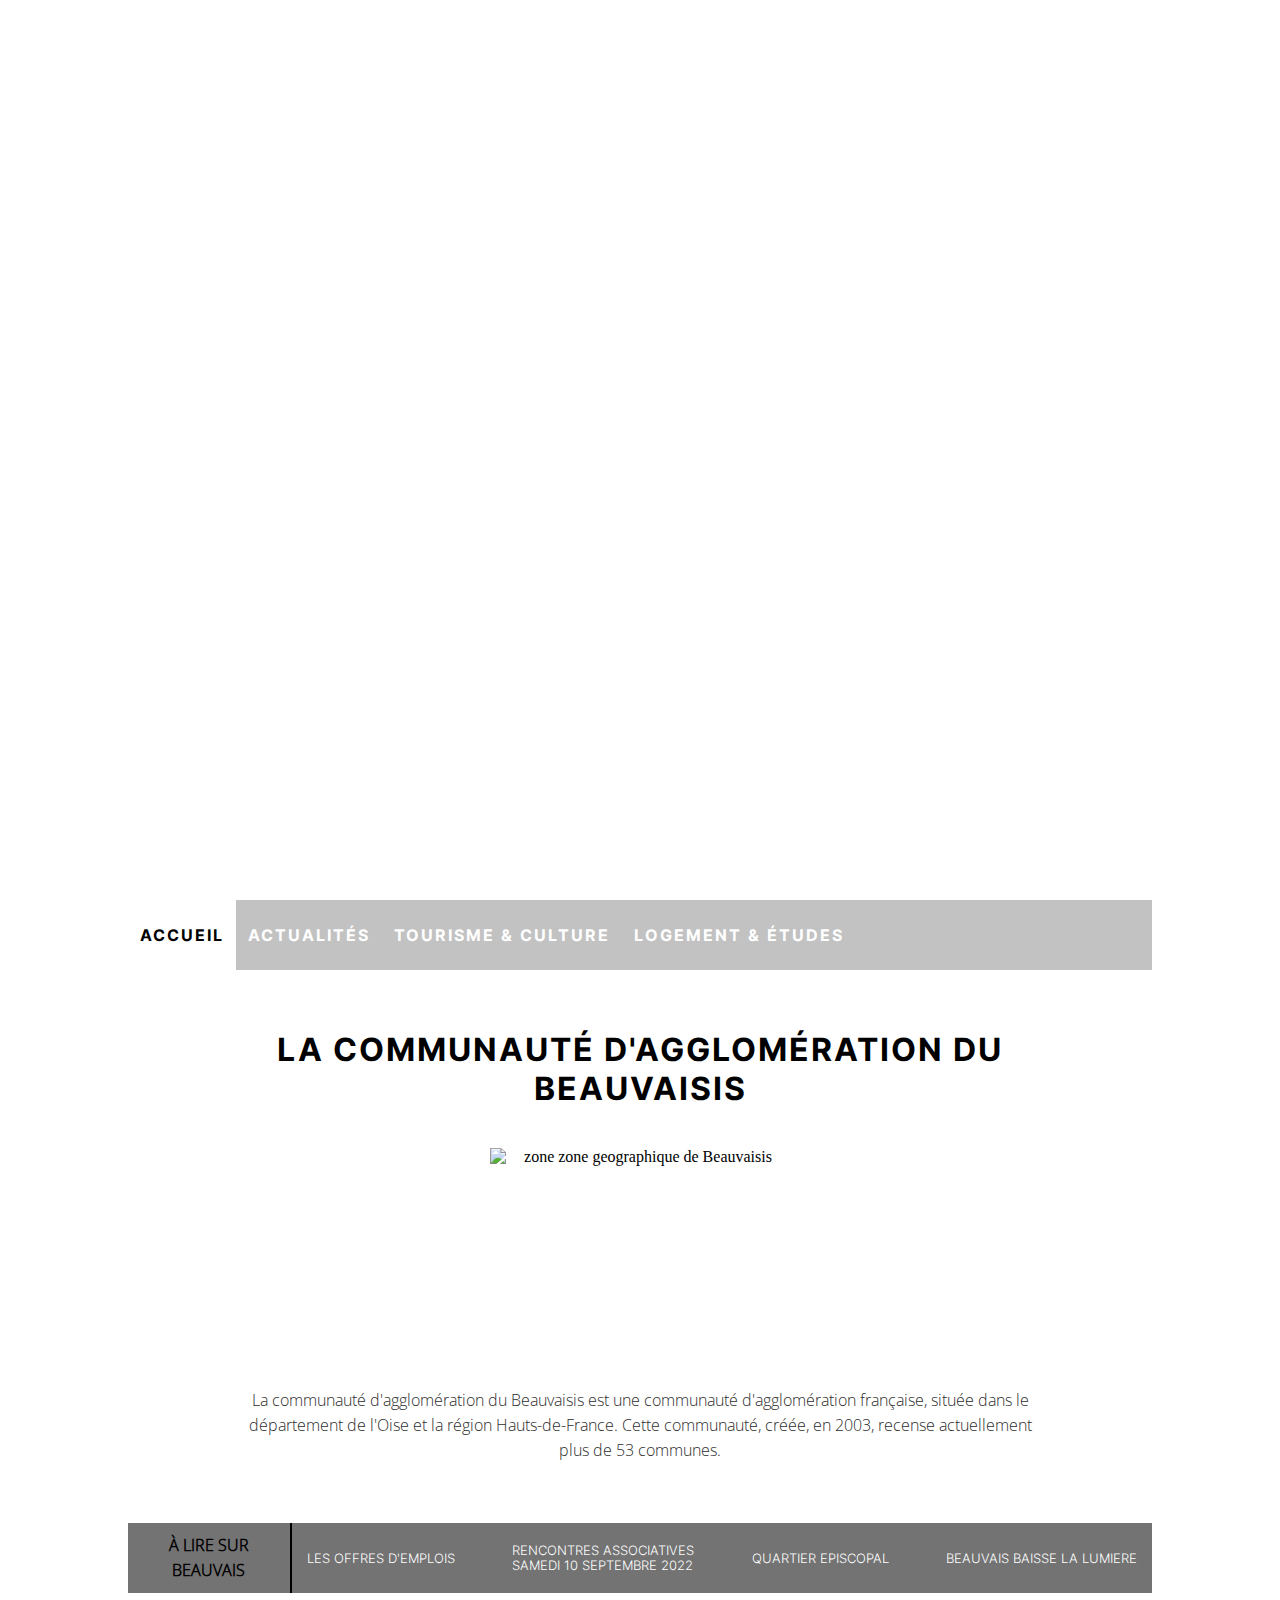
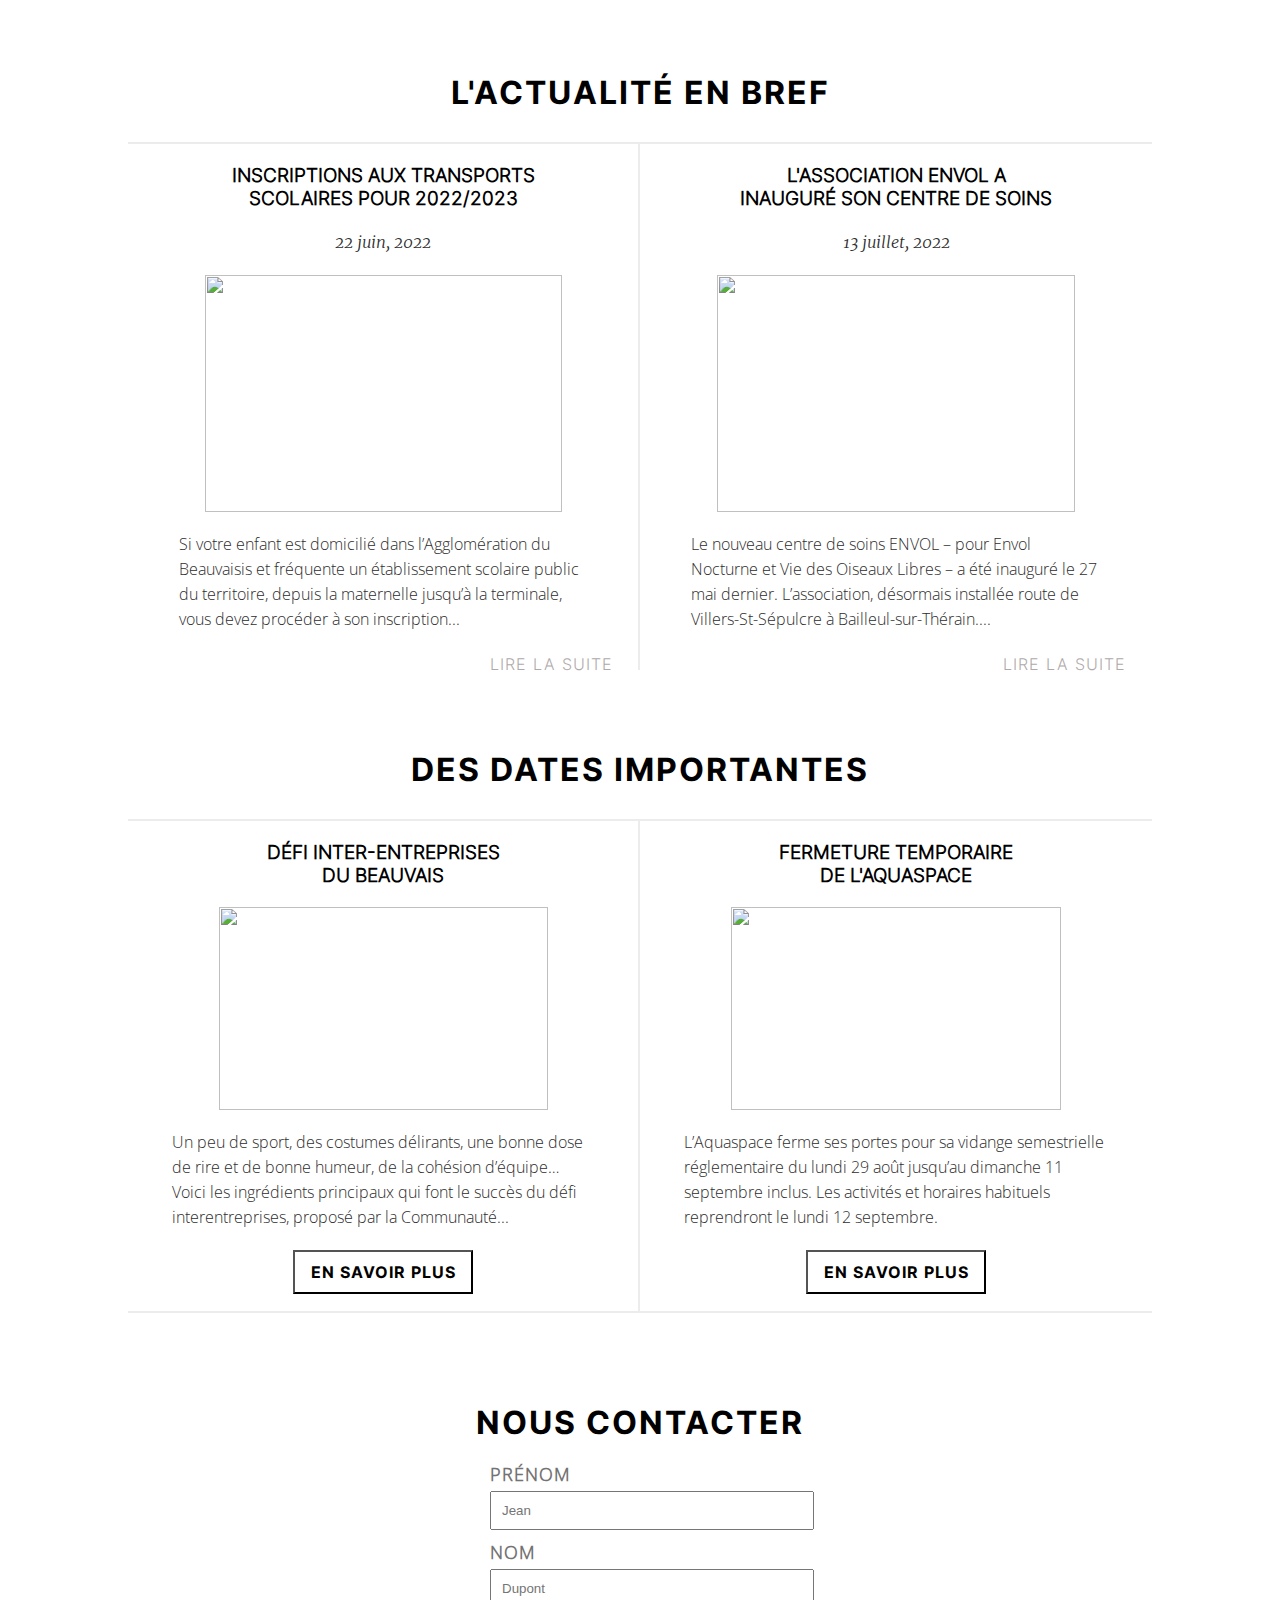
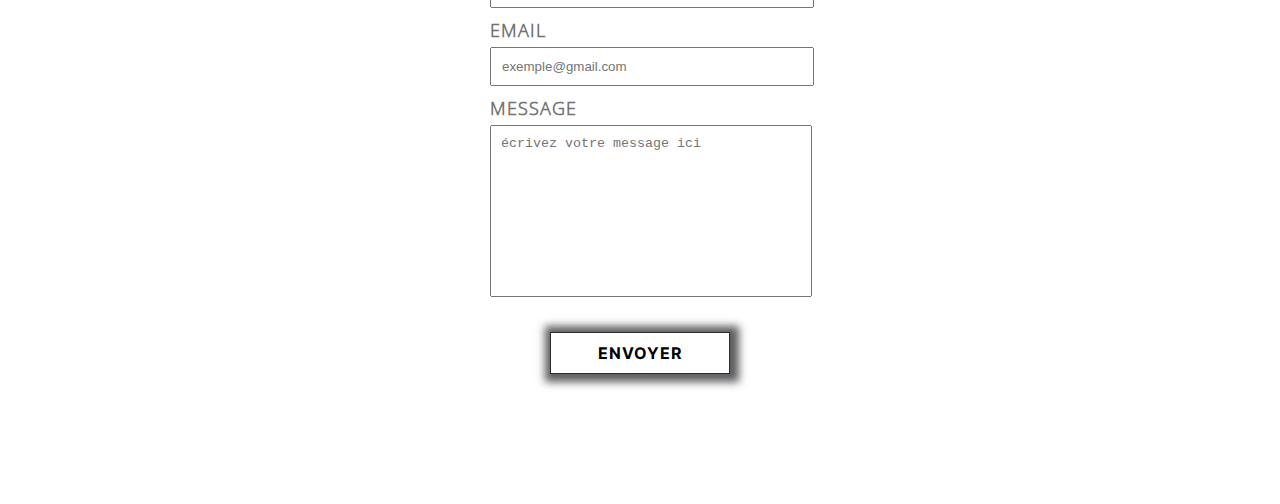
==== commit 881426b7: "FIN DU DEVELOPPEMENT DU SITE" ====
--- a/accueil/index.html
+++ b/accueil/index.html
@@ -5,8 +5,9 @@
     <meta charset="UTF-8">
     <meta http-equiv="X-UA-Compatible" content="IE=edge">
     <meta name="viewport" content="width=device-width, initial-scale=1.0">
-    <title>LA COMMUNAUTÉ D'AGGLOMÉRATIO DU BEAUVAISIS - ACCUEIL</title>
+    <title>LA COMMUNAUTÉ D'AGGLOMÉRATION DU BEAUVAISIS - ACCUEIL</title>
     <link rel="stylesheet" href="./assets/styles/index.css">
+    <link rel="stylesheet" href="../navbar.css">
     <link rel="stylesheet" href="https://cdnjs.cloudflare.com/ajax/libs/font-awesome/6.2.0/css/all.min.css"
         integrity="sha512-xh6O/CkQoPOWDdYTDqeRdPCVd1SpvCA9XXcUnZS2FmJNp1coAFzvtCN9BmamE+4aHK8yyUHUSCcJHgXloTyT2A=="
         crossorigin="anonymous" referrerpolicy="no-referrer" />
@@ -24,14 +25,18 @@
         </div>
         <div class="menu">
             <ul class="left">
-                <li><a href="">accueil</a></li>
-                <li><a href=""> actualités</a></li>
+                <li><a href="../accueil/index.html">accueil</a></li>
+                <li><a href="../leo/Actualites.html">actualités</a></li>
                 <li><a href="../tourisme/Tourisme.html">tourisme & culture</a></li>
-                <li><a href="">logement & études</a></li>
+                <li><a href="../yvann/index.html">logement & études</a></li>
             </ul>
             <ul class="right">
-                <li><a href="https://fr-fr.facebook.com/beauvaisis/"><i class="fa-brands fa-facebook-f"></i></a></li>
-                <li><a href="https://twitter.com/agglobeauvaisis"><i class="fa-brands fa-twitter"></i></a></li>
+                <li><a href="https://fr-fr.facebook.com/beauvaisis/" target="_blank"><i
+                            class="fa-brands fa-facebook-f"></i></a></li>
+                <li><a href="https://twitter.com/agglobeauvaisis" target="_blank"><i
+                            class="fa-brands fa-twitter"></i></a></li>
+                <li><a href="https://fr.linkedin.com/company/communaute-d-agglomeration-du-beauvaisis"
+                        target="_blank"><i class="fa-brands fa-linkedin-in"></i></a></li>
             </ul>
 
         </div>
@@ -58,14 +63,17 @@
                 <img src="./assets/img/logo beauvais.png" alt="" class="logoBeauvais">
                 <p>à lire sur beauvais</p>
                 <ul>
-                    <li><a href="">LES OFFRES
+                    <li><a href="http://www.beauvais.fr/economie-emploi/offres-d-emploi-de-la-mairie.html"
+                            target="_blank">LES OFFRES
                             D'EMPLOIS</a></li>
-                    <li><a href="">RENCONTRES ASSOCIATIVES <br>
+                    <li><a href="http://www.beauvais.fr/actualites/2932-rencontres-associatives-samedi-10-septembre-2022.html"
+                            target="_blank">RENCONTRES ASSOCIATIVES <br>
                             SAMEDI 10 SEPTEMBRE 2022</a></li>
-                    <li><a href="">QUARTIER
+                    <li><a href="http://www.beauvais.fr/actualites/2935-quartier-episcopal-le-coeur-de-ville-de-beauvais-entre-en-travaux.html"
+                            target="_blank">QUARTIER
                             EPISCOPAL</a></li>
-                    <li><a href="">êtes-vous
-                            "frappadingue" ?</a></li>
+                    <li><a href="http://www.beauvais.fr/actualites/2957-beauvais-baisse-la-lumiere.html"
+                            target="_blank">BEAUVAIS BAISSE LA LUMIERE</a></li>
                 </ul>
             </nav>
         </main>
@@ -87,7 +95,7 @@
                             jusqu’à la terminale, vous devez procéder à son
                             inscription...
                         </p>
-                        <p class="readMore"><a href="">LIRE LA SUITE</a></p>
+                        <p class="readMore"><a href="../leo/Actualites.html#transport">LIRE LA SUITE</a></p>
                     </div>
                     <div class="right-part">
                         <h3 class="sub-title">
@@ -103,7 +111,7 @@
                             le 27 mai dernier. L’association, désormais installée
                             route de Villers-St-Sépulcre à Bailleul-sur-Thérain....
                         </p>
-                        <p class="readMore"><a href="">LIRE LA SUITE</a> </p>
+                        <p class="readMore"><a href="../leo/Actualites.html#envol">LIRE LA SUITE</a> </p>
                     </div>
                 </div>
         </section>
@@ -118,24 +126,22 @@
                                 DÉFI INTER-ENTREPRISES <br> DU BEAUVAIS
                             </h3>
                             <div class="imgContainer">
-                                <a
-                                    href="http://www.beauvais.fr/actualites/prochainement-a-beauvais/2934-les-entreprises-du-beauvaisis-relevent-le-defi.html">
-                                    <img src="./assets/img/défi inter-entreprises.png" alt="">
-                                </a>
+                                <img src="./assets/img/défi inter-entreprises.png" alt="">
                             </div>
                             <p class="p1">Un peu de sport, des costumes délirants, une
                                 bonne dose de rire et de bonne humeur, de la
                                 cohésion d’équipe… Voici les ingrédients
                                 principaux qui font le succès du défi interentreprises, proposé par la Communauté...
                             </p>
-                            <button class="btn">en savoir plus</button>
+                            <a href="http://www.beauvais.fr/actualites/prochainement-a-beauvais/2934-les-entreprises-du-beauvaisis-relevent-le-defi.html"
+                                target="_blank"><button class="btn">en savoir plus</button></a>
                         </div>
                         <div class="right-part">
                             <h3 class="sub-title">
                                 FERMETURE TEMPORAIRE <br> DE L'AQUASPACE
                             </h3>
                             <div class="imgContainer">
-                                <a href="http://www.aquaspace.fr/"><img src="./assets/img/aquaspace.jpg" alt=""></a>
+                                <img src="./assets/img/aquaspace.jpg" alt="">
                             </div>
                             <p class="p1">L’Aquaspace ferme ses portes pour sa vidange
                                 semestrielle réglementaire du lundi 29 août
@@ -143,7 +149,8 @@
                                 activités et horaires habituels reprendront le
                                 lundi 12 septembre.
                             </p>
-                            <button class="btn">en savoir plus</button>
+                            <a href="http://www.aquaspace.fr/" target="_blank"><button class="btn">en savoir
+                                    plus</button></a>
                         </div>
                     </div>
                 </div>
--- a/accueil/assets/styles/index.css
+++ b/accueil/assets/styles/index.css
@@ -1,18 +1,18 @@
 @font-face {
   font-family: "InterB";
-  src: url(../fonts/Inter-Bold.ttf);
+  src: url(../../../../fonts/Inter-Bold.ttf);
 }
 @font-face {
   font-family: "InterL";
-  src: url(../fonts/Inter-Light.ttf);
+  src: url(../../../../fonts/Inter-Light.ttf);
 }
 @font-face {
   font-family: "OpenL";
-  src: url(../fonts/OpenSans-Light.ttf);
+  src: url(../../../../fonts/OpenSans-Light.ttf);
 }
 @font-face {
   font-family: "MerriI";
-  src: url(../fonts/Merriweather-LightItalic.ttf);
+  src: url(../../../../fonts/Merriweather-LightItalic.ttf);
 }
 * {
   margin: 0;
@@ -81,6 +81,14 @@
   letter-spacing: 1px;
   text-transform: uppercase;
   padding: 10px 0;
+}
+
+#navbar .menu .left li:first-child {
+  background: white;
+}
+
+#navbar .menu .left li:first-child a {
+  color: black;
 }
 
 header {
@@ -435,7 +443,7 @@
 @media screen and (max-width: 900px) {
   #navbar {
     position: relative;
-    background: rgb(213, 213, 213);
+    background: rgba(66, 66, 66, 0.322);
     width: 90%;
   }
 }
@@ -477,7 +485,7 @@
     transition: 1s;
   }
   #navbar .menu li {
-    background: rgb(213, 213, 213) !important;
+    background: #737373;
     text-align: center;
     font-size: 0.9rem !important;
   }
@@ -491,7 +499,7 @@
     border-bottom: 2px solid grey;
   }
   #navbar .menu .right {
-    background: rgb(213, 213, 213);
+    background: #737373;
     justify-content: space-around;
   }
 }
@@ -503,6 +511,12 @@
 }
 #navbar .menu .left:hover li:not(:hover) a {
   color: white;
+}
+@media screen and (max-width: 900px) {
+  #navbar .menu .left:hover li:not(:hover) {
+    background: #737373 !important;
+    color: black !important;
+  }
 }
 #navbar .menu .left li:first-child {
   background: white;
@@ -545,7 +559,7 @@
   }
 }
 #navbar .toogle {
-  color: white;
+  color: black;
   display: none;
   padding-right: 10px;
 }
--- a/navbar.css
+++ b/navbar.css
@@ -0,0 +1,193 @@
+@font-face {
+  font-family: "InterB";
+  src: url(./fonts/Inter-Bold.ttf);
+}
+li,a,i{
+    list-style-type: none;
+}
+a{
+    text-decoration: none;
+}
+li,a,i{
+    transition: 0.4s ease-in-out;
+}
+#navbar ul{
+    padding: 0 !important;
+    margin: 0 !important;
+}
+
+#navbar {
+    z-index: 1000;
+    font-family: "InterB", serif;
+    background: rgba(66, 66, 66, 0.322);
+    width: 80%;
+    margin: 0 auto;
+    display: flex;
+    align-items: center;
+    justify-content: space-between;
+    transition: 0.4s;
+  }
+  @media screen and (min-width: 900px) {
+    #navbar {
+      position: static;
+      transform: translateX(0);
+    }
+  }
+  @media screen and (max-width: 900px) {
+    #navbar {
+      position: relative;
+      background: rgba(66, 66, 66, 0.322);
+      width: 90%;
+    }
+  }
+  #navbar a {
+    color: rgb(255, 255, 255);
+  }
+  #navbar li {
+    font-family: "InterB", serif;
+    font-size: 1.3rem !important;
+    font-weight: 600 !important;
+    letter-spacing: 2px;
+    text-transform: uppercase;
+    padding: 25px 15px;
+    cursor: pointer;
+  }
+  #navbar #logo img {
+    display: none;
+  }
+  @media screen and (max-width: 900px) {
+    #navbar #logo img {
+      display: block;
+      height: 74px;
+      width: 130px;
+    }
+  }
+  #navbar .menu {
+    display: flex;
+    justify-content: space-between;
+    width: 100%;
+    z-index: 20;
+  }
+  @media screen and (max-width: 900px) {
+    #navbar .menu {
+      position: absolute;
+      top: 74px;
+      right: 0 !important;
+      width: 250px;
+      transform: translateX(200%);
+      flex-direction: column;
+      transition: 1s;
+    }
+    #navbar .menu li {
+      background: #737373;
+      text-align: center;
+      font-size: 0.9rem !important;
+    }
+    #navbar .menu a {
+      color: black;
+    }
+    #navbar .menu .left {
+      flex-direction: column;
+    }
+    #navbar .menu .left li {
+      border-bottom: 2px solid grey;
+    }
+    #navbar .menu .right {
+      background: #737373;
+      justify-content: space-around;
+    }
+  }
+  #navbar .menu .left {
+    display: flex;
+  }
+  #navbar .menu .left:hover li:not(:hover) {
+    background: none;
+  }
+  #navbar .menu .left:hover li:not(:hover) a {
+    color: white;
+  }
+  @media screen and (max-width: 900px) {
+    #navbar .menu .left:hover li:not(:hover) {
+      background: #737373 !important;
+      color: black !important;
+    }
+  }
+  /* #navbar .menu .left li:first-child {
+    background: white;
+  }
+  #navbar .menu .left li:first-child a {
+    color: black;
+  } */
+  #navbar .menu .left li:hover {
+    background: white;
+  }
+  #navbar .menu .left li:hover a {
+    color: #2e2d2d;
+  }
+  @media screen and (max-width: 1300px) {
+    #navbar .menu .left li {
+      font-size: 1rem !important;
+      padding: 25px 12px;
+    }
+  }
+  @media screen and (max-width: 1100px) {
+    #navbar .menu .left li {
+      font-size: 0.9rem !important;
+      padding: 25px 10px;
+    }
+  }
+  @media screen and (max-width: 1000px) {
+    #navbar .menu .left li {
+      font-size: 0.7rem !important;
+      padding: 25px 10px;
+    }
+  }
+  #navbar .right {
+    display: flex;
+    justify-content: space-around;
+  }
+  #navbar .right li {
+    font-size: 1.5rem;
+  }
+  #navbar .right li:hover i {
+    transform: scale(1.4);
+  }
+  @media screen and (max-width: 1300px) {
+    #navbar .right li {
+      font-size: 1.2rem !important;
+      padding: 25px 10px;
+    }
+  }
+  #navbar .toogle {
+    color: black;
+    display: none;
+    padding-right: 10px;
+  }
+  @media screen and (max-width: 900px) {
+    #navbar .toogle {
+      display: block;
+      cursor: pointer;
+      z-index: 100;
+    }
+    #navbar .toogle li {
+      font-size: 1.3rem !important;
+    }
+  }
+  
+  @media screen and (max-width: 900px) {
+    .fermer {
+      display: none;
+    }
+    .ouvrir {
+      display: block;
+    }
+    .open .ouvrir {
+      display: none;
+    }
+    .open .fermer {
+      display: block;
+    }
+    .open .menu {
+      transform: translateX(0) !important;
+    }
+  }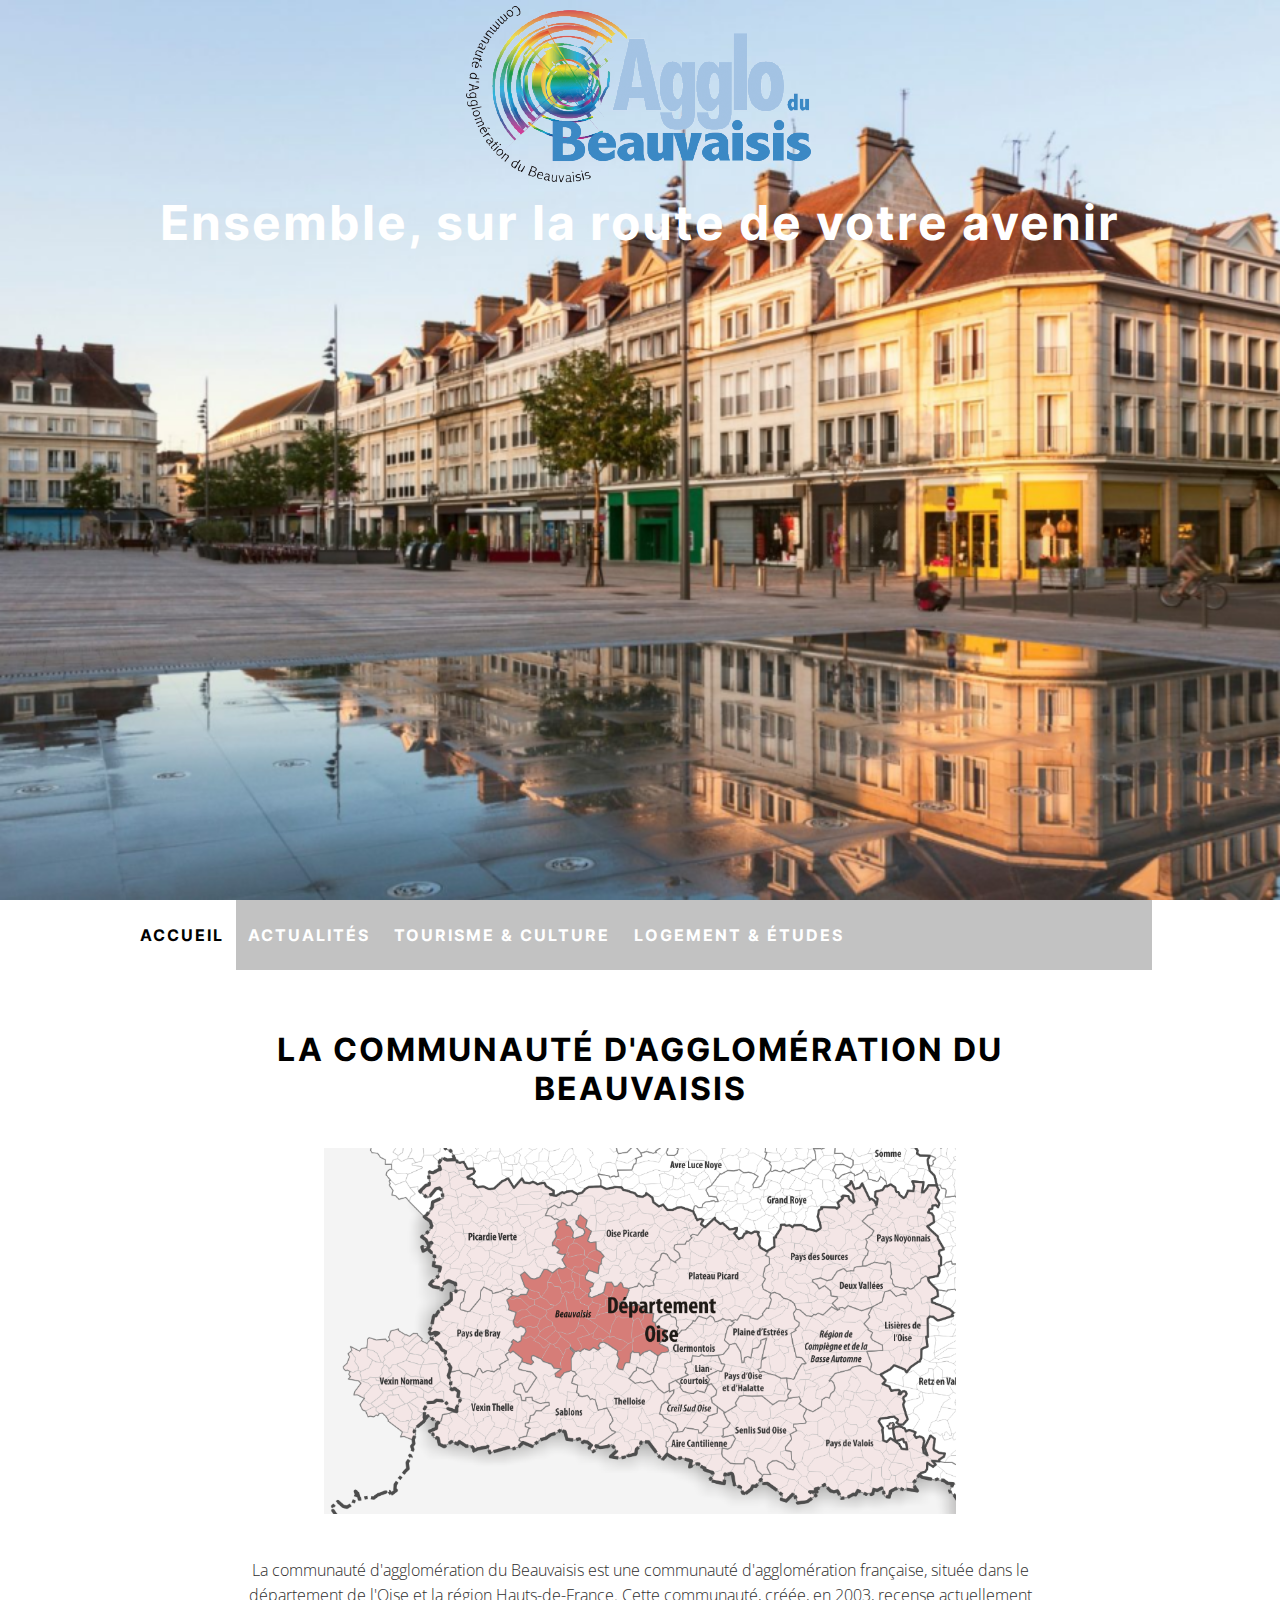
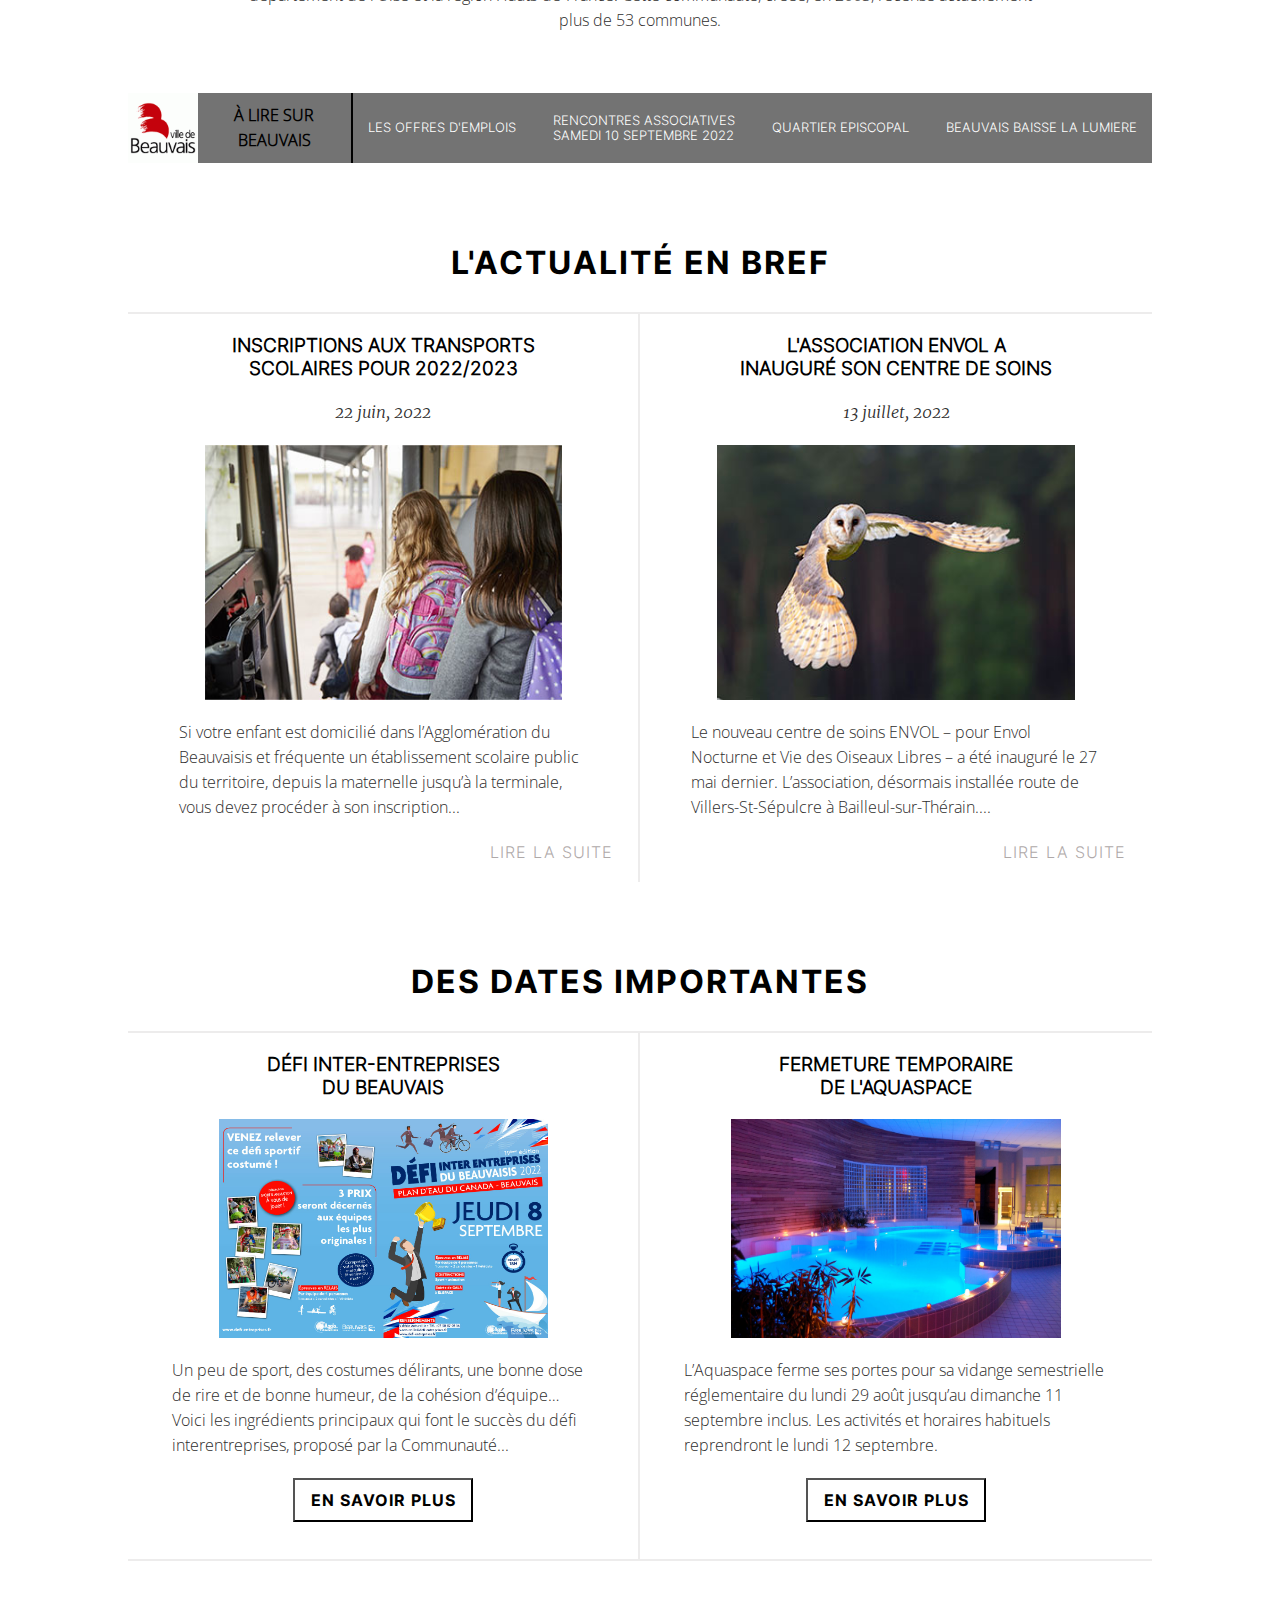
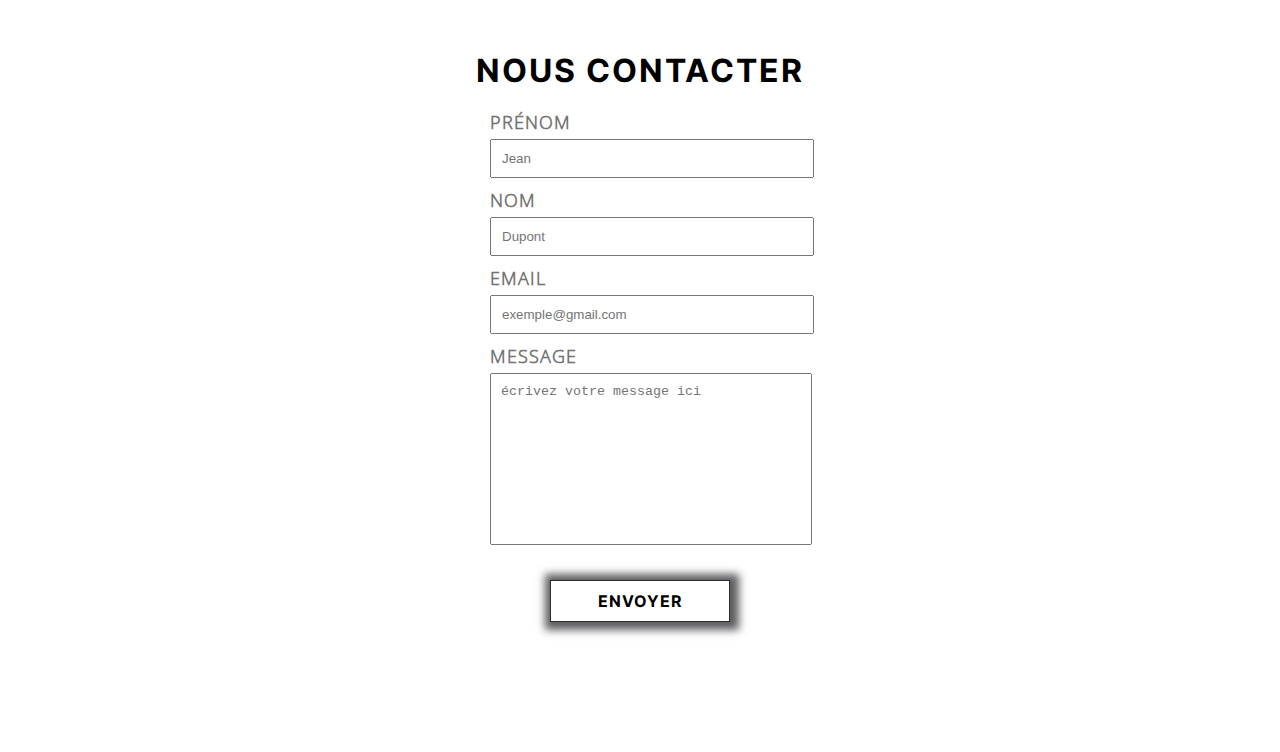
==== commit a610a64f: "MAQUETTES TERMINES ET COMMENTAIRE QUASIMENT FINI" ====
--- a/accueil/index.html
+++ b/accueil/index.html
@@ -7,15 +7,19 @@
     <meta name="viewport" content="width=device-width, initial-scale=1.0">
     <title>LA COMMUNAUTÉ D'AGGLOMÉRATION DU BEAUVAISIS - ACCUEIL</title>
     <link rel="stylesheet" href="./assets/styles/index.css">
+    <!--fichier css compilé par le SASS-->
     <link rel="stylesheet" href="../navbar.css">
+    <!--fichier css commun à toutes les pages pour la navbar-->
     <link rel="stylesheet" href="https://cdnjs.cloudflare.com/ajax/libs/font-awesome/6.2.0/css/all.min.css"
         integrity="sha512-xh6O/CkQoPOWDdYTDqeRdPCVd1SpvCA9XXcUnZS2FmJNp1coAFzvtCN9BmamE+4aHK8yyUHUSCcJHgXloTyT2A=="
         crossorigin="anonymous" referrerpolicy="no-referrer" />
+    <!--librairie font awesome pour les icones-->
+    <script src="./assets/js/srcipt.js"></script>
 </head>
 
 <body>
     <header>
-        <img src="./assets/img/logo beauvaisis.png" alt="" class="logo-beauvaisis">
+        <img src="./assets/img/logo beauvaisis.png" alt="logo-beauvaisis" class="logo-beauvaisis">
         <h1><i class="fa-solid fa-quote-left"></i> Ensemble, sur la route de votre avenir <i
                 class="fa-solid fa-quote-right"></i></h1>
     </header>
@@ -25,12 +29,14 @@
         </div>
         <div class="menu">
             <ul class="left">
+                <!--les 4 pages du site-->
                 <li><a href="../accueil/index.html">accueil</a></li>
                 <li><a href="../leo/Actualites.html">actualités</a></li>
                 <li><a href="../tourisme/Tourisme.html">tourisme & culture</a></li>
                 <li><a href="../yvann/index.html">logement & études</a></li>
             </ul>
             <ul class="right">
+                <!--lien résaux sociaux-->
                 <li><a href="https://fr-fr.facebook.com/beauvaisis/" target="_blank"><i
                             class="fa-brands fa-facebook-f"></i></a></li>
                 <li><a href="https://twitter.com/agglobeauvaisis" target="_blank"><i
@@ -38,15 +44,16 @@
                 <li><a href="https://fr.linkedin.com/company/communaute-d-agglomeration-du-beauvaisis"
                         target="_blank"><i class="fa-brands fa-linkedin-in"></i></a></li>
             </ul>
-
         </div>
         <ul class="toogle">
+            <!--bars pour la navbar version mobile-->
             <li class="ouvrir"><i class="fa-solid fa-bars"></i></li>
             <li class="fermer"><i class="fa-solid fa-circle-xmark"></i></li>
         </ul>
     </nav>
     <section id="page">
         <main>
+            <!--partie principale du site-->
             <div class="container">
                 <h1>LA COMMUNAUTÉ D'AGGLOMÉRATION
                     DU BEAUVAISIS</h1>
@@ -60,7 +67,8 @@
                 </p>
             </div>
             <nav class="navBeauvais">
-                <img src="./assets/img/logo beauvais.png" alt="" class="logoBeauvais">
+                <!--navbar pour beauvais-->
+                <img src="./assets/img/logo beauvais.png" alt="logo de Beauvais" class="logoBeauvais">
                 <p>à lire sur beauvais</p>
                 <ul>
                     <li><a href="http://www.beauvais.fr/economie-emploi/offres-d-emploi-de-la-mairie.html"
@@ -78,6 +86,7 @@
             </nav>
         </main>
         <section class="actualite">
+            <!--section contenant 2 actualités principales du site-->
             <div class="container">
                 <h1 class="title">L'ACTUALITÉ EN BREF</h1>
                 <div class="father">
@@ -117,6 +126,7 @@
         </section>
         </div>
         <section class="importantDates">
+            <!--section contenant 2 dates importantes-->
             <div class="container">
                 <h1 class="title">DES DATES IMPORTANTES</h1>
                 <div>
@@ -159,20 +169,21 @@
         <footer>
             <h1 class="title">nous contacter</h1>
             <form action="#">
+                <!--formulaire de contact-->
                 <label for="firstname">prénom</label>
                 <input type="text" id="firstname" placeholder="Jean">
                 <label for="name">nom</label>
                 <input type="text" id="name" placeholder="Dupont">
                 <label for="email">email</label>
-                <input type="text" id="name" placeholder="exemple@gmail.com">
+                <input type="text" id="email" placeholder="exemple@gmail.com">
                 <label for="message">message</label>
                 <textarea name="message" id="message" cols="30" rows="10"
                     placeholder="écrivez votre message ici"></textarea>
+                <div id="msg"></div>
                 <button class="btn" type="submit">envoyer</button>
             </form>
         </footer>
     </section>
-    <script src="./assets/js/srcipt.js"></script>
 </body>
 
 </html>--- a/accueil/assets/styles/index.css
+++ b/accueil/assets/styles/index.css
@@ -1,19 +1,22 @@
+/************************PARAMETRES GENERAUX DE LA PAGE D'ACCUEIL******************/
+/***************************POLICES*****************************/
 @font-face {
   font-family: "InterB";
-  src: url(../../../../fonts/Inter-Bold.ttf);
+  src: url(../../../fonts/Inter-Bold.ttf);
 }
 @font-face {
   font-family: "InterL";
-  src: url(../../../../fonts/Inter-Light.ttf);
+  src: url(../../../fonts/Inter-Light.ttf);
 }
 @font-face {
   font-family: "OpenL";
-  src: url(../../../../fonts/OpenSans-Light.ttf);
+  src: url(../../../fonts/OpenSans-Light.ttf);
 }
 @font-face {
   font-family: "MerriI";
-  src: url(../../../../fonts/Merriweather-LightItalic.ttf);
-}
+  src: url(../../../fonts/Merriweather-LightItalic.ttf);
+}
+/***************************COULEURS***********************/
 * {
   margin: 0;
   padding: 0;
@@ -27,11 +30,14 @@
   list-style: none;
 }
 
-a, a:visited {
+a,
+a:visited {
   text-decoration: none;
 }
 
-li, a, i {
+li,
+a,
+i {
   transition: 0.4s ease-in-out;
   cursor: pointer;
 }
@@ -91,6 +97,7 @@
   color: black;
 }
 
+/************************FICHIER SCSS QUI COMPORTE LE STYLE DU HEADER******/
 header {
   min-height: 100vh;
 }
@@ -122,6 +129,7 @@
   }
 }
 
+/************************FICHIER SCSS QUI COMPORTE LE STYLE DU MAIN******/
 main {
   background: white;
   margin-bottom: 50px;
@@ -222,6 +230,7 @@
   color: #737373;
 }
 
+/************************FICHIER SCSS QUI COMPORTE LE STYLE DE LA SECTION CLASS="actualite"******/
 .actualite {
   background: white;
   margin-bottom: 50px;
@@ -304,6 +313,7 @@
   color: black;
 }
 
+/************************FICHIER SCSS QUI COMPORTE LE STYLE DE LA SECTION CLASS="importantDates"******/
 .importantDates {
   background: white;
   margin-bottom: 50px;
@@ -374,6 +384,7 @@
   background: #2e2d2d;
 }
 
+/************************FICHIER SCSS QUI COMPORTE LE STYLE DU FOOTER******/
 footer {
   background: white;
   padding-bottom: 30px;
--- a/navbar.css
+++ b/navbar.css
@@ -1,3 +1,4 @@
+/*******************FICHIER CSS COMPORTANT TOUT LE STYLE DE LA NAVBAR*********************/
 @font-face {
   font-family: "InterB";
   src: url(./fonts/Inter-Bold.ttf);
@@ -17,34 +18,21 @@
 }
 
 #navbar {
-    z-index: 1000;
-    font-family: "InterB", serif;
+    z-index: 1000; /*PERMET QUE LA NAVBAR SOIT TOUJOURS AU PREMIER PLAN DE LA PAGE (PAR DEFAUT TOUT LES ELEMENTS ONT UN ZINDEX=1)*/
+    font-family: "InterB", serif;/*FONT FAMILY IMPORTE PAR LE FRONT FACE LIGNE 2*/
     background: rgba(66, 66, 66, 0.322);
     width: 80%;
     margin: 0 auto;
-    display: flex;
+    display: flex;/*PERMET D'AVOIR LES ENFANTS DE LA NAVBAR COTE A COTE*/
     align-items: center;
     justify-content: space-between;
     transition: 0.4s;
   }
-  @media screen and (min-width: 900px) {
-    #navbar {
-      position: static;
-      transform: translateX(0);
-    }
-  }
-  @media screen and (max-width: 900px) {
-    #navbar {
-      position: relative;
-      background: rgba(66, 66, 66, 0.322);
-      width: 90%;
-    }
-  }
+ 
   #navbar a {
     color: rgb(255, 255, 255);
   }
-  #navbar li {
-    font-family: "InterB", serif;
+  #navbar li {/*ON CIBLE TOUS LES LI DE LA NAVBAR*/
     font-size: 1.3rem !important;
     font-weight: 600 !important;
     letter-spacing: 2px;
@@ -52,25 +40,80 @@
     padding: 25px 15px;
     cursor: pointer;
   }
-  #navbar #logo img {
-    display: none;
-  }
-  @media screen and (max-width: 900px) {
-    #navbar #logo img {
-      display: block;
-      height: 74px;
-      width: 130px;
-    }
-  }
   #navbar .menu {
-    display: flex;
+    display: flex;/*on met les enfants de la class menu cote a cote*/
     justify-content: space-between;
     width: 100%;
     z-index: 20;
   }
-  @media screen and (max-width: 900px) {
+  #navbar .menu .left, #navbar .menu .right{/*on cible les deux ul de la navbar*/
+    display: flex;/*on met leurs enfants cote a cote*/
+    justify-content: space-around;
+  }
+  #navbar .menu .left:hover li:not(:hover) {/*les li non survolé*/
+    background: none;
+  }
+  #navbar .menu .left:hover li:not(:hover) a {/*les a des li non survolé*/
+    color: white;
+  }
+  #navbar .menu .left li:hover { /*lorsque on survole les li*/
+    background: white;
+  }
+  #navbar .menu .left li:hover a {/*lorsque on survole les li*/
+    color: #2e2d2d;
+  }
+  #navbar .right li:hover i {/*lorsque on survole les li de la class right*/
+    transform: scale(1.4);/*on augmente la taille des icones de 40%*/   
+  }
+  #navbar .right li {
+    font-size: 1.5rem;
+  }
+  @media screen and (max-width: 1300px) {
+    #navbar .right li {
+      font-size: 1.2rem !important;
+      padding: 25px 10px;
+    }
+    #navbar .menu .left li {
+      font-size: 1rem !important;
+      padding: 25px 12px;
+    }
+  }
+  @media screen and (max-width: 1100px) {
+    #navbar .menu .left li {
+      font-size: 0.9rem !important;
+      padding: 25px 10px;
+    }
+  }
+  @media screen and (max-width: 1000px) {
+    #navbar .menu .left li {
+      font-size: 0.7rem !important;
+      padding: 25px 10px;
+    }
+  }
+  
+  /*********CODE DE LA NAVBAR RESPONSIVE****************/
+  #navbar #logo img {
+    display: none;/*logo caché par défaut*/
+  }
+  #navbar .toogle {/*on cible la class contenant les deux icones de la navbar responsive*/
+    color: black;
+    display: none;/* par défaut elle est caché*/
+    padding-right: 10px;
+  }
+  @media screen and (min-width: 900px) {/*si largeur superieur à 900px*/
+    #navbar {
+      position: static;/*navbar en position static*/
+      transform: translateX(0);
+    }
+  }
+  @media screen and (max-width: 900px) {/*si largeur infèrieur à 900px*/
+    #navbar {
+      position: relative;/*navbar en position relatif par rapport au parent*/
+      background: rgba(66, 66, 66, 0.322);
+      width: 90%;
+    }
     #navbar .menu {
-      position: absolute;
+      position: absolute;/*navbar en position absolute*/
       top: 74px;
       right: 0 !important;
       width: 250px;
@@ -96,74 +139,15 @@
       background: #737373;
       justify-content: space-around;
     }
-  }
-  #navbar .menu .left {
-    display: flex;
-  }
-  #navbar .menu .left:hover li:not(:hover) {
-    background: none;
-  }
-  #navbar .menu .left:hover li:not(:hover) a {
-    color: white;
-  }
-  @media screen and (max-width: 900px) {
+    #navbar #logo img {
+      display: block;
+      height: 74px;
+      width: 130px;
+    }
     #navbar .menu .left:hover li:not(:hover) {
       background: #737373 !important;
       color: black !important;
     }
-  }
-  /* #navbar .menu .left li:first-child {
-    background: white;
-  }
-  #navbar .menu .left li:first-child a {
-    color: black;
-  } */
-  #navbar .menu .left li:hover {
-    background: white;
-  }
-  #navbar .menu .left li:hover a {
-    color: #2e2d2d;
-  }
-  @media screen and (max-width: 1300px) {
-    #navbar .menu .left li {
-      font-size: 1rem !important;
-      padding: 25px 12px;
-    }
-  }
-  @media screen and (max-width: 1100px) {
-    #navbar .menu .left li {
-      font-size: 0.9rem !important;
-      padding: 25px 10px;
-    }
-  }
-  @media screen and (max-width: 1000px) {
-    #navbar .menu .left li {
-      font-size: 0.7rem !important;
-      padding: 25px 10px;
-    }
-  }
-  #navbar .right {
-    display: flex;
-    justify-content: space-around;
-  }
-  #navbar .right li {
-    font-size: 1.5rem;
-  }
-  #navbar .right li:hover i {
-    transform: scale(1.4);
-  }
-  @media screen and (max-width: 1300px) {
-    #navbar .right li {
-      font-size: 1.2rem !important;
-      padding: 25px 10px;
-    }
-  }
-  #navbar .toogle {
-    color: black;
-    display: none;
-    padding-right: 10px;
-  }
-  @media screen and (max-width: 900px) {
     #navbar .toogle {
       display: block;
       cursor: pointer;
@@ -172,9 +156,6 @@
     #navbar .toogle li {
       font-size: 1.3rem !important;
     }
-  }
-  
-  @media screen and (max-width: 900px) {
     .fermer {
       display: none;
     }
